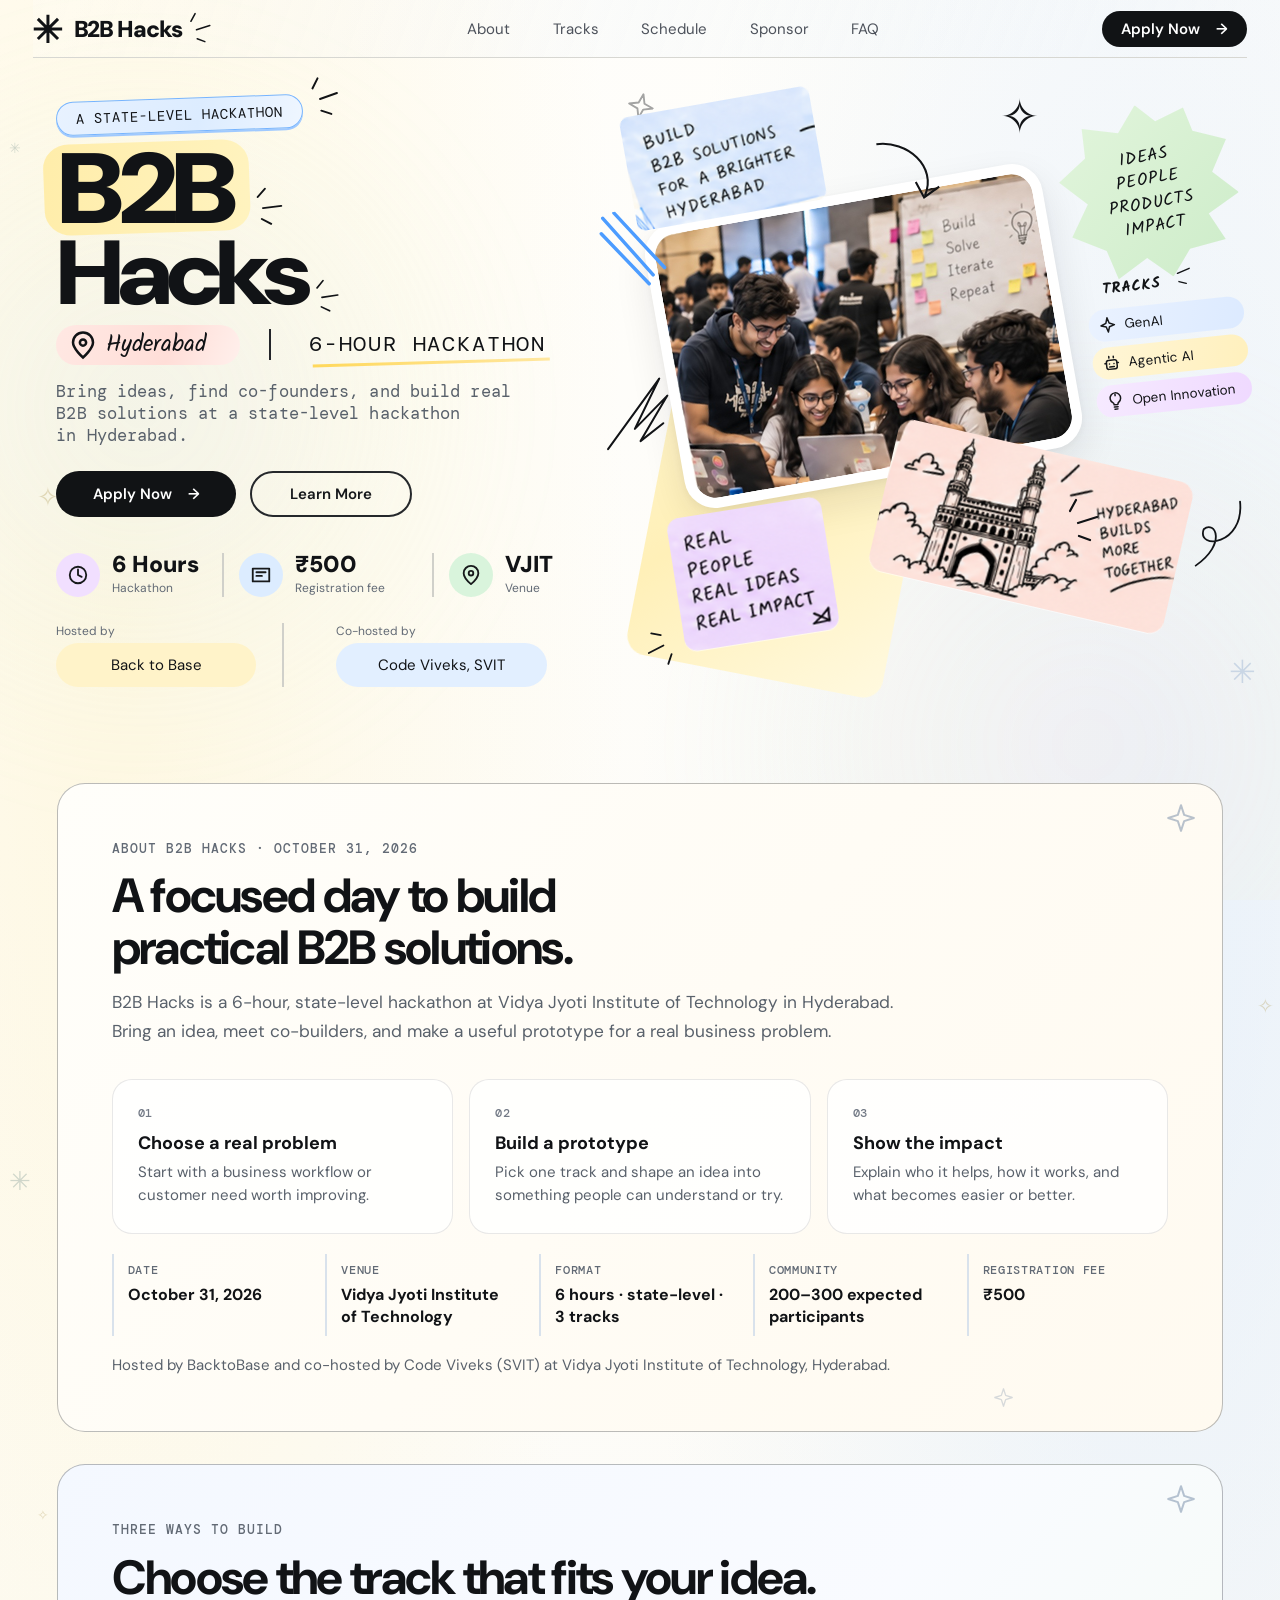
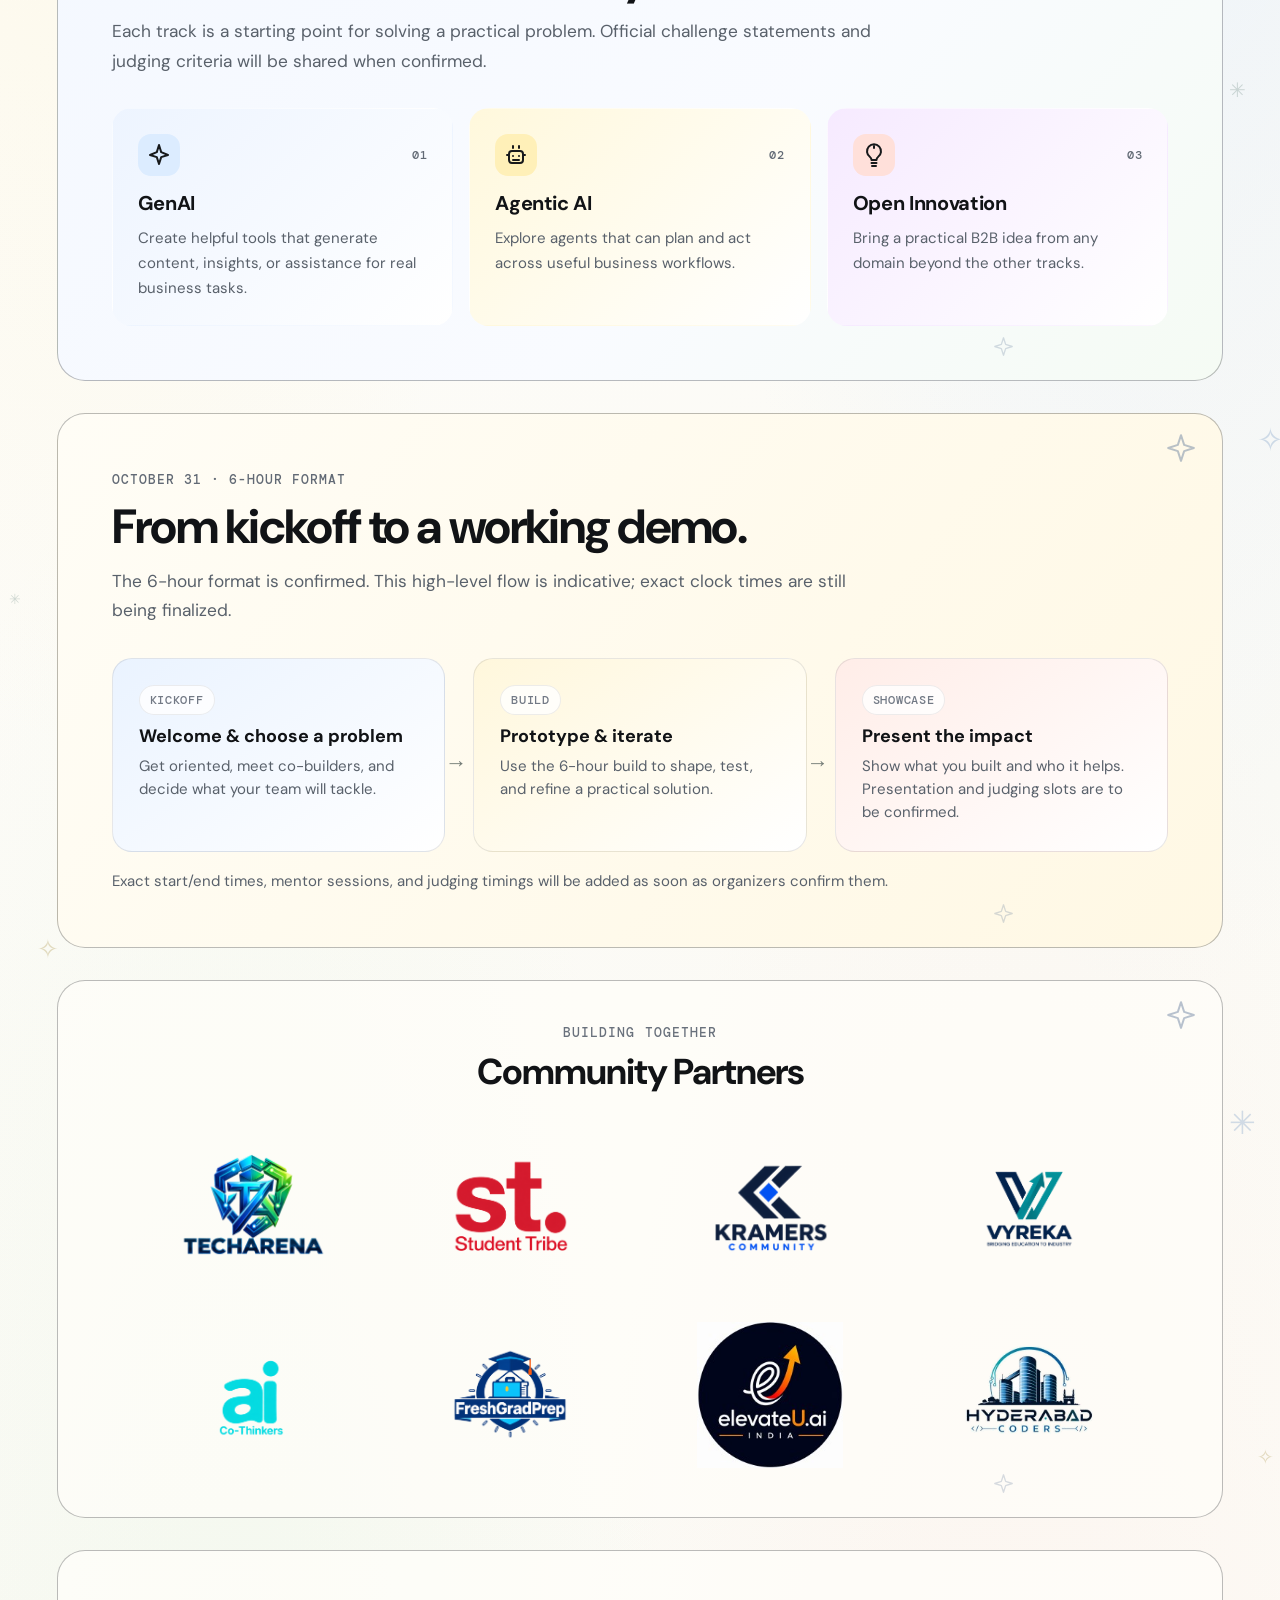
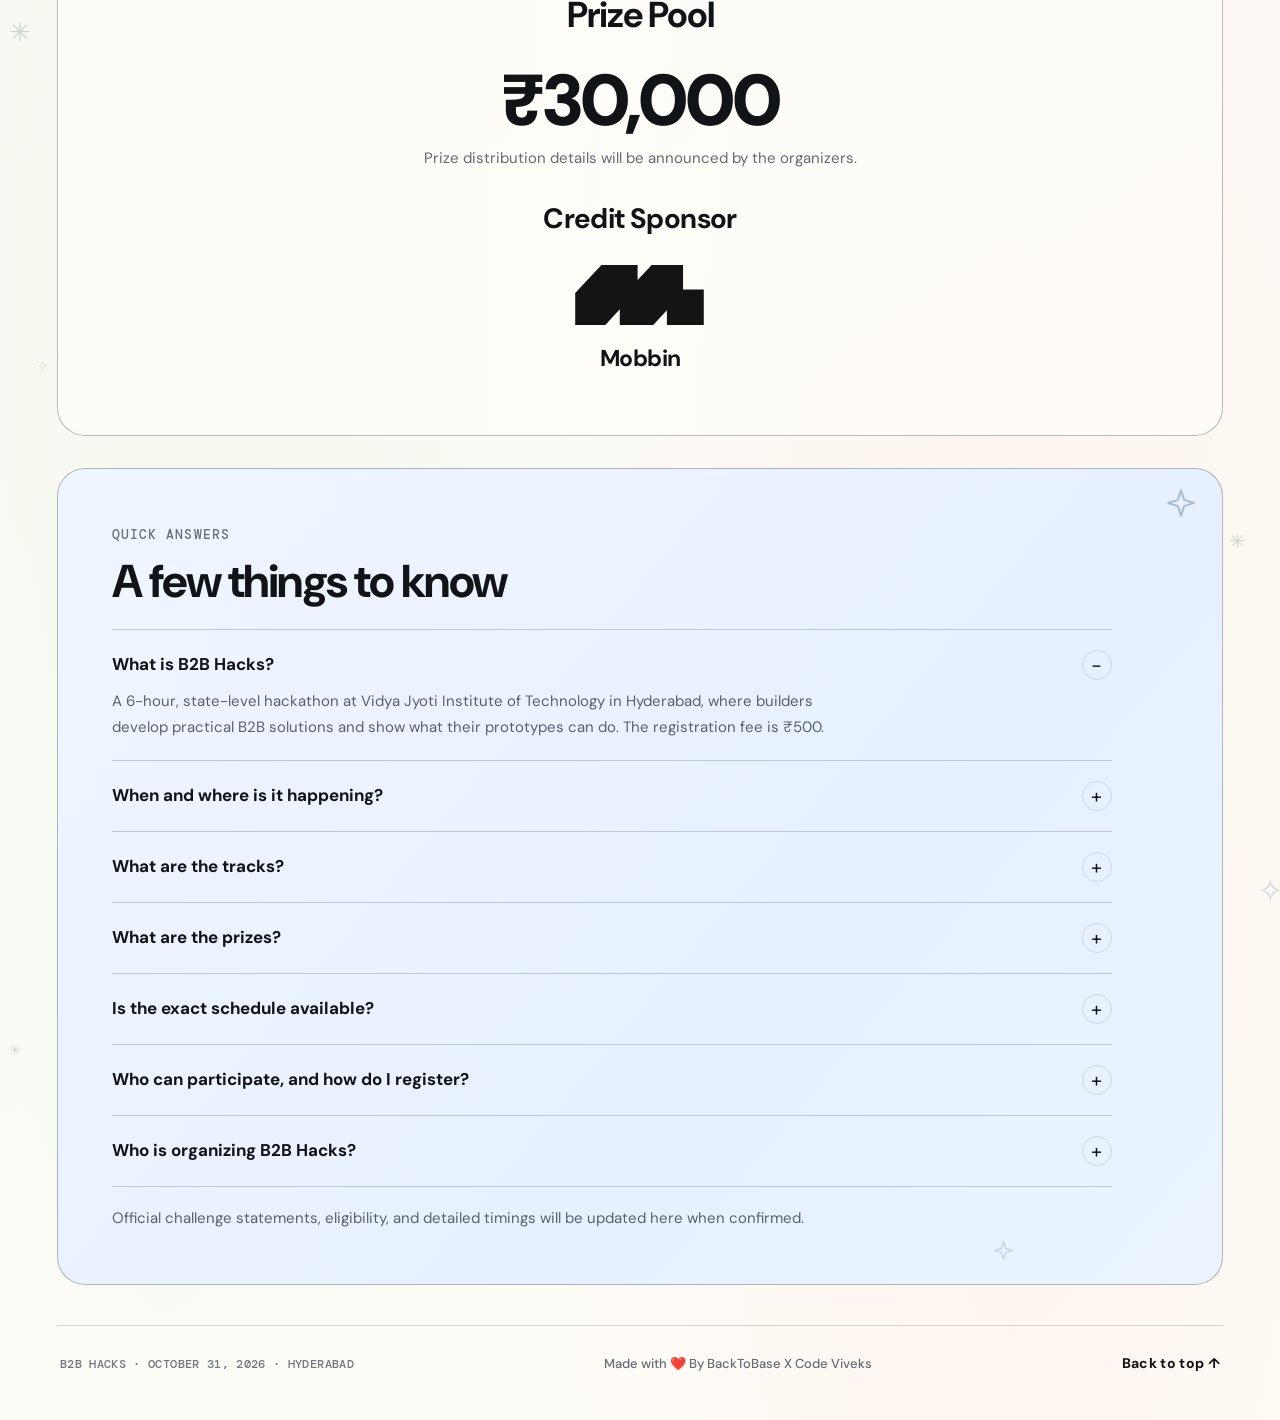
==== index.html @ 628d5d8e "Add B2B Hacks website and Supabase backend" ====
<!doctype html>
<html lang="en">
<head>
<meta charset="utf-8"><meta name="viewport" content="width=device-width, initial-scale=1">
<title>B2B Hacks — Hyderabad</title>
<meta name="description" content="B2B Hacks is a 6-hour state-level hackathon at Vidya Jyoti Institute of Technology, Hyderabad. Registration fee: ₹500.">
<link rel="icon" href="data:image/svg+xml,%3Csvg xmlns='http://www.w3.org/2000/svg' viewBox='0 0 40 40'%3E%3Cpath d='M20 2v36M2 20h36M7 7l26 26M33 7 7 33' stroke='%23101418' stroke-width='4'/%3E%3C/svg%3E">
<link rel="preconnect" href="https://fonts.googleapis.com">
<link rel="preconnect" href="https://fonts.gstatic.com" crossorigin>
<style>
@import url('https://fonts.googleapis.com/css2?family=DM+Mono:wght@400;500&family=DM+Sans:wght@400;500;600;700;800;900&family=Kalam:wght@400;700&display=swap');
:root{--ink:#111316;--muted:#717784;--paper:#fbfaf5;--blue:#dcecff;--yellow:#fff0b8;--pink:#ffe0da;--green:#ddf4dd;--lav:#efd9ff}
*{box-sizing:border-box}html{scroll-behavior:smooth}body{margin:0;background:radial-gradient(ellipse at 49% 36%,#fffefb 0,#fbfaf5 72%);color:var(--ink);font-family:'DM Sans',Arial,sans-serif}.page{max-width:1680px;min-height:100vh;margin:auto;padding:0 2.55% 44px;overflow:hidden}
header{height:74px;border-bottom:1px solid #d7d7d2;display:grid;grid-template-columns:1fr 1.4fr 1fr;align-items:center}.brand{display:flex;align-items:center;gap:14px;font-size:30px;font-weight:900;letter-spacing:-1.4px;white-space:nowrap;color:var(--ink);text-decoration:none}.mark{font-size:44px;line-height:1}.brand-spark{font-family:Kalam,cursive;font-size:27px;transform:rotate(-12deg);margin-left:3px}.nav{display:flex;justify-content:center;gap:58px}.nav a{font-size:19px;color:#4d525b;text-decoration:none}.pill{border-radius:999px;display:inline-flex;align-items:center;justify-content:center;gap:16px;text-decoration:none;font-size:19px;font-weight:600;padding:13px 30px;white-space:nowrap}.pill.dark{background:#111315;color:white}.pill.light{border:2px solid #25282b;color:#16181b;background:transparent}.head-cta{justify-self:end;min-width:187px;padding:10px 24px}
.hero{display:grid;grid-template-columns:46.5% 53.5%;min-height:825px;align-items:center;position:relative}.copy{position:relative;z-index:2;padding:39px 0 18px 2%;align-self:start}.eyebrow{font-family:'DM Mono',monospace;letter-spacing:1px;font-size:18px;background:#e2efff;border:1.5px solid #76b4ff;border-radius:50px;padding:9px 25px;display:inline-block;transform:rotate(-2deg);box-shadow:0 2px 0 #9fc9ff}.headline{margin:23px 0 9px;font-weight:900;font-size:clamp(78px,7.8vw,131px);line-height:.79;letter-spacing:-8px}.headline .b2b{position:relative;display:table;z-index:0;margin:0 0 12px 1px}.headline .b2b:before{content:'';position:absolute;inset:-8px -15px -4px -12px;border-radius:24px;background:linear-gradient(95deg,#ffedaa,#fff3bf);z-index:-1;transform:rotate(-2deg)}.headline span:last-child{display:block;white-space:nowrap;font-size:.91em;letter-spacing:-8px}.eventline{display:flex;align-items:center;gap:28px;margin:20px 0 18px;font-family:Kalam,cursive;font-size:30px}.location{background:#ffe2dd;border-radius:30px;padding:2px 15px;display:flex;align-items:center;gap:10px}.divider{height:40px;width:2px;background:#24262a}.hours{font-family:'DM Mono',monospace;font-size:25px;letter-spacing:2px;position:relative;white-space:nowrap}.hours:after{content:'';position:absolute;left:3px;right:-3px;bottom:-7px;height:8px;border-bottom:3px solid #ffdc66;border-radius:50%;transform:rotate(-2deg)}.intro{font-family:'DM Mono',monospace;font-size:20px;line-height:1.42;color:#737986;max-width:630px;letter-spacing:.1px;margin:20px 0}.actions{display:flex;gap:18px;margin:18px 0 29px}.actions .pill{min-width:232px}.facts{display:grid;grid-template-columns:1fr 1fr 1fr;align-items:center;max-width:670px}.fact{display:flex;align-items:center;gap:16px;min-height:56px;padding-right:15px;border-right:2px solid #d0d0ca}.fact:not(:first-child){padding-left:20px}.fact:last-child{border:0}.icon{height:56px;width:56px;border-radius:50%;display:grid;place-items:center;font-size:27px;flex:none}.line-icon{width:27px;height:27px;fill:none;stroke:#17191b;stroke-width:2;stroke-linecap:round;stroke-linejoin:round}.icon.purple{background:#f1dfff}.icon.blue{background:#dcecff}.icon.green{background:#d9f4dc}.fact strong{font-size:29px;line-height:1;font-weight:900;white-space:nowrap}.fact small{display:block;color:#8b9099;font-size:15px;margin-top:5px}.hosts{display:grid;grid-template-columns:1fr 1.15fr;gap:26px;margin-top:22px;max-width:650px}.host{position:relative}.host:first-child{padding-right:25px;border-right:2px solid #d0d0ca}.host-label{color:#747a84;font-size:15px;margin:0 0 5px}.host-chip{border-radius:40px;padding:9px 20px;display:flex;align-items:center;gap:17px;font-size:19px;white-space:nowrap;background:#fff3c9}.host:last-child .host-chip{background:#e2efff}.host-chip b{font-size:22px}.host-logo{width:30px;height:24px;flex:none;fill:none;stroke:#17191b;stroke-width:2.1;stroke-linejoin:round;stroke-linecap:round}
.art{position:relative;height:780px;margin-top:16px;isolation:isolate}.wash{position:absolute;z-index:-2;border-radius:20px;filter:blur(.2px)}.wash.yellow{width:40%;height:70%;left:10%;top:27%;background:#fff2b8;transform:rotate(11deg)}.photo-card{position:absolute;z-index:1;width:64%;aspect-ratio:1.4;height:auto;left:11.5%;top:16.5%;background:#fff;border:13px solid #fff;border-radius:40px;transform:rotate(-10deg);box-shadow:0 2px 6px #00000008;overflow:hidden}.photo-card img{width:100%;height:100%;object-fit:cover;object-position:center 45%;border-radius:28px;display:block}.note{position:absolute;z-index:2;border-radius:20px;padding:21px 26px;font-family:Kalam,cursive;font-size:21px;line-height:1.38;letter-spacing:1px;box-shadow:0 1px 0 #ffffff99}.note.blue{left:8%;top:2%;width:34%;background:#dcecff;transform:rotate(-10deg)}.note.green{right:2%;top:5%;width:23%;background:#d9f2d5;clip-path:polygon(50% 0,60% 11%,77% 6%,80% 20%,98% 28%,87% 45%,100% 59%,81% 68%,88% 84%,67% 86%,55% 100%,42% 87%,24% 96%,20% 79%,2% 68%,14% 51%,0 36%,17% 25%,18% 8%,38% 14%)}.note.lav{left:13%;bottom:5%;width:29%;background:#efd9ff;transform:rotate(-9deg)}.note.peach{right:10%;bottom:0;width:52%;height:25%;background:#ffe0da;transform:rotate(13deg);display:flex;justify-content:space-between;align-items:center}.note.peach p{max-width:34%;font-size:17px;line-height:1.5}.charminar{width:58%;height:100%;align-self:end}.tracks{position:absolute;right:-.5%;top:34%;width:23%;z-index:3;transform:rotate(-6deg)}.tracks h3{font-family:Kalam,cursive;font-size:20px;margin:0 0 8px 18px;letter-spacing:1px}.track{border-radius:30px;padding:7px 14px;margin:7px 0;font-size:16px;display:flex;align-items:center;gap:12px;white-space:nowrap}.track:nth-child(2){background:#dfebff}.track:nth-child(3){background:#fff0bd}.track:nth-child(4){background:#ffe0da}.track i{font-style:normal;font-size:23px}.track-icon{width:21px;height:21px;flex:none;fill:none;stroke:#17191b;stroke-width:2;stroke-linecap:round;stroke-linejoin:round}.blue-rays{position:absolute;z-index:3;left:1%;top:19%;width:70px;height:86px;transform:rotate(-14deg);fill:none;stroke:#4c9cff;stroke-width:4;stroke-linecap:round}.sticker{position:absolute;z-index:2;display:block;filter:drop-shadow(0 1px 0 #ffffff88)}.build-note{left:4.5%;top:1.5%;width:29.5%;transform:rotate(-10deg)}.idea-note{left:13%;bottom:5%;width:26%;transform:rotate(-9deg)}.charminar-note{right:10%;bottom:9.5%;width:46.5%;transform:rotate(13deg)}.scribble{position:absolute;font-family:Kalam,cursive;font-weight:bold;z-index:4;font-size:37px}.s1{right:32%;top:1%;transform:rotate(-17deg)}.s2{left:1%;top:53%;font-size:60px;transform:rotate(20deg)}.s3{right:1%;bottom:25%;font-size:55px;transform:rotate(-28deg)}.arrow{position:absolute;width:110px;height:80px;z-index:3;left:41%;top:8%;transform:rotate(23deg)}.spark{position:absolute;font-size:60px;right:27%;top:0;z-index:2}
@media(min-width:1201px) and (max-width:1350px){
.page{padding-bottom:34px}header{height:58px}.brand{font-size:23px;gap:11px;letter-spacing:-1.1px}.mark{font-size:34px}.brand-spark{font-size:21px}.nav{gap:45px}.nav a,.pill{font-size:15px}.head-cta{min-width:145px;padding:8px 19px}
.hero{min-height:641px}.copy{padding-top:40px;padding-left:4.2%}.eyebrow{font-size:14px;padding:7px 19px}.headline{font-size:clamp(73px,7.8vw,102px);margin:18px 0 7px;letter-spacing:-6px;transform:scaleX(1.1);transform-origin:left center}.headline .b2b{margin-bottom:9px}.headline span:last-child{letter-spacing:-6px}
.eventline{gap:29px;margin:15px 0 14px;font-size:23px}.location{width:184px;padding:2px 12px;gap:8px}.divider{height:31px;margin-right:9px}.hours{font-size:19px;letter-spacing:1.55px;transform:scaleX(1.18);transform-origin:left center}.intro{font-size:17.3px;line-height:1.27;max-width:500px;margin:16px 0}.actions{gap:14px;margin:11px 0 14px}.actions .pill:first-child{min-width:180px}.actions .pill:last-child{min-width:162px;padding:10px 23px}
.facts{max-width:520px}.fact{min-height:44px;gap:12px;padding-right:12px}.fact:not(:first-child){padding-left:15px}.icon{width:44px;height:44px;font-size:21px}.line-icon{width:22px;height:22px}.fact strong{font-size:22px}.fact small{font-size:12px;margin-top:4px}.hosts{max-width:510px;gap:20px;margin-top:17px}.host:first-child{padding-right:18px}.host-label{font-size:12px;margin-bottom:4px}.host-chip{gap:13px;font-size:15px;padding:7px 15px;width:max-content}.host-chip b{font-size:17px}.host-logo{width:25px;height:20px}.host:first-child .host-chip{width:200px}.host:last-child{padding-left:32px}.host:last-child .host-chip{width:211px}
.art{height:606px;margin-top:12px}.photo-card{width:64%;aspect-ratio:1.4;left:11.5%;top:16.5%;border-width:10px;border-radius:31px}.photo-card img{border-radius:22px}.sticker{filter:drop-shadow(0 1px 0 #ffffff88)}.note.green{top:1%}.tracks{top:29.5%}.idea-note{left:12%;bottom:9.5%;width:24%}.charminar-note{right:10%;bottom:15.5%;width:46.5%}.tracks h3{font-size:15px}.track{font-size:12px;padding:6px 11px;gap:9px;margin:6px 0}.track i{font-size:18px}.track-icon{width:18px;height:18px}.spark{font-size:47px}.scribble.s1{font-size:29px}.scribble.s2{font-size:47px}.scribble.s3{font-size:43px}.arrow{width:85px;height:62px}
}@media(min-width:901px) and (max-width:1200px){.page{padding:0 2.8% 24px}header{height:clamp(50px,5.4vw,65px);grid-template-columns:1fr 1.6fr .85fr}.brand{font-size:clamp(20px,2vw,23px);gap:9px;letter-spacing:-1px}.mark{font-size:clamp(27px,3vw,34px)}.brand-spark{font-size:20px}.nav{gap:clamp(14px,1.8vw,21px)}.nav a{font-size:clamp(13px,1.3vw,15px)}.pill{font-size:clamp(13px,1.3vw,15px)}.head-cta{min-width:clamp(125px,13vw,150px);padding:8px 13px;gap:9px}.hero{grid-template-columns:46.5% 53.5%;min-height:clamp(470px,50.5vw,606px)}.copy{padding:clamp(22px,2.7vw,32px) 0 8px 2%;align-self:start}.eyebrow{font-size:clamp(12px,1.2vw,14px);padding:7px 15px}.headline{font-size:clamp(67px,7.8vw,96px);margin:18px 0 7px;letter-spacing:-5px}.headline .b2b{margin-bottom:9px}.headline span:last-child{font-size:.87em;letter-spacing:-5px}.eventline{gap:clamp(12px,1.5vw,18px);margin:14px 0 12px;font-size:clamp(18px,1.9vw,22px)}.location{padding:2px 10px;gap:6px}.location svg{width:25px;height:25px}.divider{height:30px}.hours{font-size:clamp(15px,1.6vw,18px);letter-spacing:1px}.intro{font-size:clamp(14px,1.4vw,16px);line-height:1.38;max-width:440px;margin:14px 0}.actions{gap:12px;margin:13px 0 17px}.actions .pill{min-width:0;flex:1;padding:10px 9px;gap:8px}.facts{max-width:460px}.fact{min-height:42px;gap:9px;padding-right:8px}.fact:not(:first-child){padding-left:10px}.icon{width:40px;height:40px;font-size:19px}.line-icon{width:21px;height:21px}.fact strong{font-size:clamp(18px,1.9vw,22px)}.fact small{font-size:11px;margin-top:4px}.hosts{max-width:455px;gap:12px;margin-top:14px}.host:first-child{padding-right:11px}.host:last-child{padding-left:0}.host-label{font-size:12px;margin-bottom:4px}.host-chip{gap:8px;font-size:clamp(12px,1.25vw,14px);padding:7px 10px;white-space:nowrap}.host-chip b{font-size:16px}.host-logo{width:23px;height:19px}.art{height:clamp(420px,47.2vw,566px);margin-top:10px}.photo-card{width:64%;aspect-ratio:1.4;left:11.5%;top:16.5%;border-width:9px;border-radius:28px}.photo-card img{border-radius:20px}.tracks{width:26%;right:0;top:32%}.tracks h3{font-size:clamp(13px,1.4vw,16px);margin:0 0 7px 8px}.track{font-size:clamp(10px,1.1vw,12px);padding:6px 8px;gap:7px;margin:6px 0}.track i{font-size:16px}.track-icon{width:17px;height:17px}.build-note{left:4.5%;top:1.5%;width:29.5%}.note.green{right:2%;top:3%;font-size:clamp(13px,1.5vw,17px);padding:17px 12px}.idea-note{left:13%;bottom:7%;width:26%}.charminar-note{right:10%;bottom:11%;width:46.5%}.spark{font-size:clamp(40px,4vw,48px)}.scribble{font-size:29px}.s2{font-size:45px}.s3{font-size:43px}.arrow{width:80px;height:60px}}
@media(max-width:900px){.page{padding:0 4% 36px}header{grid-template-columns:1fr auto;height:70px}.nav{display:none}.hero{grid-template-columns:1fr;min-height:auto}.copy{padding:40px 2% 0}.art{height:min(76vw,700px);min-height:480px;margin:15px 0 0}.headline{font-size:clamp(80px,13vw,128px)}.headline span:last-child{font-size:.83em}.intro{max-width:720px}.facts,.hosts{max-width:750px}.tracks{right:0}.head-cta{min-width:auto}.brand{font-size:25px}}@media(max-width:640px){.page{padding:0 5% 24px}header{height:64px}.mark{font-size:35px}.brand{font-size:21px;gap:9px}.brand-spark{display:none}.head-cta{font-size:14px;padding:10px 15px;gap:7px}.copy{padding:32px 0 0}.eyebrow{font-size:12px;padding:7px 14px}.headline{font-size:clamp(69px,17vw,104px);letter-spacing:-5px;margin-top:21px}.headline span:last-child{white-space:normal;letter-spacing:-5px;font-size:.82em;line-height:.9}.eventline{font-size:22px;gap:12px;flex-wrap:wrap;margin:19px 0 15px}.location{padding:2px 11px}.location svg{width:24px}.divider{height:31px}.hours{font-size:17px;letter-spacing:1px}.intro{font-size:15px;line-height:1.5;margin:19px 0}.actions{gap:10px;margin:15px 0 22px}.actions .pill{min-width:0;flex:1;font-size:15px;padding:12px 11px;gap:8px}.facts{grid-template-columns:1fr;gap:9px}.fact,.fact:not(:first-child){border:0;padding:0;min-height:49px;gap:12px}.icon{width:45px;height:45px;font-size:22px}.fact strong{font-size:23px}.fact small{font-size:13px}.hosts{grid-template-columns:1fr;gap:12px;margin-top:18px}.host:first-child{border:0;padding:0}.host-chip{font-size:16px;display:inline-flex}.art{height:112vw;min-height:380px;margin:20px -4% 0}.photo-card{width:69%;height:auto;aspect-ratio:1.26;left:13%;top:24%;border-width:8px;border-radius:24px}.photo-card img{border-radius:17px}.build-note{left:5%;top:7%;width:39%}.note.green{right:0;top:6%;width:23%;font-size:12px;padding:18px 10px}.idea-note{left:8%;bottom:4%;width:31%}.charminar-note{right:5%;bottom:1%;width:54%}.charminar{width:57%}.tracks{width:26%;right:0;top:38%}.tracks h3{font-size:14px;margin-left:7px}.track{padding:5px 8px;font-size:11px;gap:6px;margin:5px 0}.track i{font-size:15px}.track-icon{width:15px;height:15px}.spark{font-size:40px}.scribble{font-size:25px}.s2{font-size:36px}.s3{font-size:34px}.arrow{width:60px;height:44px}}
.info-section{margin:22px 2% 0;padding:clamp(24px,4vw,54px);border:1.5px solid #202226;border-radius:28px;background:#fffdf8}
.faq-section{background:#e7f0ff}
.application-section{background:#fff2c7}
.section-kicker{font:500 13px 'DM Mono',monospace;letter-spacing:1.1px;color:#69717c}
.info-section h2{font-size:clamp(28px,4vw,46px);letter-spacing:-1.5px;line-height:1.08;margin:12px 0 22px}
.faq-items{max-width:900px}
.faq-items details{border-top:1px solid #bfc9d5;padding:16px 0}
.faq-items details:last-child{border-bottom:1px solid #bfc9d5}
.faq-items summary{font-size:17px;font-weight:700;cursor:pointer;list-style:none;display:flex;justify-content:space-between;gap:18px}
.faq-items summary::-webkit-details-marker{display:none}
.faq-items summary:after{content:'+';font-size:22px;font-weight:400;line-height:18px}
.faq-items details[open] summary:after{content:'−'}
.faq-items p,.section-note{font-size:15px;line-height:1.55;color:#68707a}
.faq-items p{margin:9px 28px 0 0}
.section-note{margin:20px 0 0}
.application-form{display:grid;grid-template-columns:repeat(2,minmax(0,1fr));gap:14px 18px;max-width:920px;margin-top:20px}
.application-form label{display:grid;gap:6px;font-size:14px;font-weight:700}
.application-form label span{font-weight:400;color:#79808a}
.application-form input,.application-form select,.application-form textarea{width:100%;border:1px solid #c9cac4;border-radius:11px;background:#fff;color:#17191b;padding:11px 12px;font:400 15px 'DM Sans',Arial,sans-serif}
.application-form textarea{resize:vertical}
.application-form .wide-field,.application-form .form-submit,.application-form .form-note{grid-column:1/-1}
.application-form .form-submit{justify-self:start;border:0;cursor:pointer;font-family:inherit;margin-top:3px}
.application-form .form-note{margin:0;color:#757c86;font-size:13px;line-height:1.45}
@media(max-width:900px){.info-section{margin:18px 0 0;padding:25px 21px;border-radius:22px}.application-form{grid-template-columns:1fr}.application-form .wide-field,.application-form .form-submit,.application-form .form-note{grid-column:auto}}</style>
<link rel="stylesheet" href="styles.css">
</head>
<body><div class="ambient-flow" aria-hidden="true"></div>
<div class="ambient-stars" aria-hidden="true"><i style="--x:0.7%;--y:3%;--size:14px;--delay:-0s;--duration:5s">✳</i><i style="--x:97.1%;--y:6.7%;--size:20px;--delay:-0.83s;--duration:6s">✧</i><i style="--x:2.9000000000000004%;--y:10.4%;--size:26px;--delay:-1.66s;--duration:7s">✧</i><i style="--x:96%;--y:14.100000000000001%;--size:32px;--delay:-2.4899999999999998s;--duration:8s">✳</i><i style="--x:1.8%;--y:17.8%;--size:14px;--delay:-3.32s;--duration:9s">✧</i><i style="--x:98.2%;--y:21.5%;--size:20px;--delay:-4.1499999999999995s;--duration:5s">✧</i><i style="--x:0.7%;--y:25.200000000000003%;--size:26px;--delay:-4.9799999999999995s;--duration:6s">✳</i><i style="--x:97.1%;--y:28.900000000000002%;--size:32px;--delay:-5.81s;--duration:7s">✧</i><i style="--x:2.9000000000000004%;--y:32.6%;--size:14px;--delay:-6.64s;--duration:8s">✧</i><i style="--x:96%;--y:36.300000000000004%;--size:20px;--delay:-7.47s;--duration:9s">✳</i><i style="--x:1.8%;--y:40%;--size:26px;--delay:-8.299999999999999s;--duration:5s">✧</i><i style="--x:98.2%;--y:43.7%;--size:32px;--delay:-9.129999999999999s;--duration:6s">✧</i><i style="--x:0.7%;--y:47.400000000000006%;--size:14px;--delay:-9.959999999999999s;--duration:7s">✳</i><i style="--x:97.1%;--y:51.1%;--size:20px;--delay:-10.79s;--duration:8s">✧</i><i style="--x:2.9000000000000004%;--y:54.800000000000004%;--size:26px;--delay:-11.62s;--duration:9s">✧</i><i style="--x:96%;--y:58.5%;--size:32px;--delay:-12.45s;--duration:5s">✳</i><i style="--x:1.8%;--y:62.2%;--size:14px;--delay:-13.28s;--duration:6s">✧</i><i style="--x:98.2%;--y:65.9%;--size:20px;--delay:-14.11s;--duration:7s">✧</i><i style="--x:0.7%;--y:69.60000000000001%;--size:26px;--delay:-14.94s;--duration:8s">✳</i><i style="--x:97.1%;--y:73.3%;--size:32px;--delay:-15.77s;--duration:9s">✧</i><i style="--x:2.9000000000000004%;--y:77%;--size:14px;--delay:-16.599999999999998s;--duration:5s">✧</i><i style="--x:96%;--y:80.7%;--size:20px;--delay:-17.43s;--duration:6s">✳</i><i style="--x:1.8%;--y:84.4%;--size:26px;--delay:-18.259999999999998s;--duration:7s">✧</i><i style="--x:98.2%;--y:88.10000000000001%;--size:32px;--delay:-19.09s;--duration:8s">✧</i><i style="--x:0.7%;--y:91.80000000000001%;--size:14px;--delay:-19.919999999999998s;--duration:9s">✳</i><i style="--x:97.1%;--y:95.5%;--size:20px;--delay:-20.75s;--duration:5s">✧</i></div>
<div class="page">
<a class="skip-link" href="#top">Skip to content</a>
<header><a class="brand" href="index.html#top"><svg class="brand-mark" viewBox="0 0 40 40" aria-hidden="true"><path d="M20 1v38M1 20h38M6.5 6.5l27 27M33.5 6.5l-27 27" fill="none" stroke="currentColor" stroke-width="4"/></svg><span>B2B Hacks</span><svg class="doodle-rays brand-rays" viewBox="0 0 40 50" fill="none" stroke="currentColor" stroke-width="2.2" stroke-linecap="round" aria-hidden="true"><path d="M7 14 13 3M15 26 34 20M16 39 27 43"/></svg></a><nav class="nav" aria-label="Main navigation"><a href="#about-details">About</a><a href="#tracks-detail">Tracks</a><a href="#schedule">Schedule</a><a href="#prizes">Sponsor</a><a href="#faq">FAQ</a></nav><a class="pill dark head-cta" href="application.html">Apply Now <span>→</span></a></header>
<main id="top" tabindex="-1"><div class="hero">
<section class="copy" id="about">
<div class="eyebrow">A STATE-LEVEL HACKATHON<svg class="doodle-rays eyebrow-rays" viewBox="0 0 40 50" fill="none" stroke="currentColor" stroke-width="2.2" stroke-linecap="round" aria-hidden="true"><path d="M7 14 13 3M15 26 34 20M16 39 27 43"/></svg></div>
<h1 class="headline"><span class="b2b">B2B<svg class="doodle-rays b2b-rays" viewBox="0 0 40 50" fill="none" stroke="currentColor" stroke-width="2.2" stroke-linecap="round" aria-hidden="true"><path d="M7 14 13 3M15 26 34 20M16 39 27 43"/></svg></span><span class="title-word">Hacks<svg class="doodle-rays title-rays" viewBox="0 0 40 50" fill="none" stroke="currentColor" stroke-width="2.2" stroke-linecap="round" aria-hidden="true"><path d="M7 14 13 3M15 26 34 20M16 39 27 43"/></svg></span></h1>
<div class="eventline"><span class="location"><svg width="30" height="32" viewBox="0 0 24 24" fill="none" stroke="currentColor" stroke-width="2"><path d="M20 10c0 5-8 12-8 12S4 15 4 10a8 8 0 1 1 16 0Z"/><circle cx="12" cy="10" r="2.5"/></svg>Hyderabad</span><span class="divider"></span><span class="hours">6-HOUR HACKATHON</span></div>
<p class="intro">Bring ideas, find co-founders, and build real<br class="wide"> B2B solutions at a state-level hackathon<br class="wide"> in Hyderabad.</p>
<div class="actions"><a class="pill dark" href="application.html">Apply Now <span>→</span></a><a class="pill light" href="#tracks-detail">Learn More</a></div>
<div class="facts"><div class="fact"><span class="icon purple"><svg class="line-icon" viewBox="0 0 24 24" aria-hidden="true"><circle cx="12" cy="12" r="9"/><path d="M12 6v6l4 2"/></svg></span><div><strong>6 Hours</strong><small>Hackathon</small></div></div><div class="fact"><span class="icon blue"><svg class="line-icon" viewBox="0 0 24 24" aria-hidden="true"><path d="M3 5h18v14H3zM7 9h10M7 13h6"/></svg></span><div><strong>₹500</strong><small>Registration fee</small></div></div><div class="fact"><span class="icon green"><svg class="line-icon" viewBox="0 0 24 24" aria-hidden="true"><path d="M20 10c0 5-8 12-8 12S4 15 4 10a8 8 0 1 1 16 0Z"/><circle cx="12" cy="10" r="2.5"/></svg></span><div><strong>VJIT</strong><small>Venue</small></div></div></div>
<div class="hosts"><div class="host"><p class="host-label">Hosted by</p><div class="host-chip">Back to Base</div></div><div class="host"><p class="host-label">Co-hosted by</p><div class="host-chip">Code Viveks, SVIT</div></div></div>
</section>
<section class="art" aria-label="Hackathon collage with team photo and event tracks" id="track-collage"><div class="wash yellow"></div><svg class="blue-rays" viewBox="0 0 80 100" aria-hidden="true"><path d="M8 4 49 82M22 1 64 77M2 21 42 91"/></svg><img decoding="async" class="sticker build-note" src="assets/build-note.png" alt="Build B2B solutions for a brighter Hyderabad"><div class="note green"><span>IDEAS<br>PEOPLE<br>PRODUCTS<br>IMPACT</span></div><div class="spark" aria-hidden="true">✧</div>
<div class="photo-card"><img src="assets/team-photo.jpg" fetchpriority="high" decoding="async" alt="A group of students collaborating around laptops at a hackathon"></div>
<div class="tracks"><h3>TRACKS<svg class="doodle-rays track-rays" viewBox="0 0 40 50" fill="none" stroke="currentColor" stroke-width="2.2" stroke-linecap="round" aria-hidden="true"><path d="M7 14 13 3M15 26 34 20M16 39 27 43"/></svg></h3><div class="track"><svg class="track-icon" viewBox="0 0 24 24" aria-hidden="true"><path d="m12 2 2.2 7.1L21 12l-6.8 2.1L12 21l-2.2-6.9L3 12l6.8-2.9L12 2Z"/></svg>GenAI</div><div class="track"><svg class="track-icon" viewBox="0 0 24 24" aria-hidden="true"><rect x="5" y="8" width="14" height="12" rx="3"/><path d="M9 5V3m6 2V3M3 12h2m14 0h2M9 13h.01M15 13h.01M9 17h6"/></svg>Agentic AI</div><div class="track"><svg class="track-icon" viewBox="0 0 24 24" aria-hidden="true"><path d="M8 14a7 7 0 1 1 8 0c-1 .7-1.5 1.7-1.5 3h-5c0-1.3-.5-2.3-1.5-3ZM9.5 20h5M10 23h4"/><path d="M12 3v2"/></svg>Open Innovation</div></div>
<img decoding="async" class="sticker idea-note" src="assets/real-ideas-note.png" alt="Real people, real ideas, real impact">
<img decoding="async" class="sticker charminar-note" src="assets/charminar-note.png" alt="Hyderabad builds more together, with a Charminar illustration">
<svg class="art-zigzag" viewBox="0 0 80 100" aria-hidden="true"><path d="M5 94 68 7 38 69 78 28 45 84 73 62"/></svg><svg class="art-loop" viewBox="0 0 80 100" aria-hidden="true"><path d="M70 5C76 65 10 72 20 43C35 30 53 62 9 93"/></svg><svg class="doodle-rays photo-rays" viewBox="0 0 40 50" fill="none" stroke="currentColor" stroke-width="2.2" stroke-linecap="round" aria-hidden="true"><path d="M7 14 13 3M15 26 34 20M16 39 27 43"/></svg><svg class="doodle-rays note-rays" viewBox="0 0 40 50" fill="none" stroke="currentColor" stroke-width="2.2" stroke-linecap="round" aria-hidden="true"><path d="M7 14 13 3M15 26 34 20M16 39 27 43"/></svg><svg class="arrow" viewBox="0 0 120 90" fill="none" stroke="#111316" stroke-width="3"><path d="M4 25C43 2 98 20 98 66M78 53l20 16 14-23"/></svg>
</section>

</div>
<section class="info-section about-section" id="about-details" aria-labelledby="about-details-title">
  <div class="section-intro">
    <span class="section-kicker">ABOUT B2B HACKS · OCTOBER 31, 2026</span>
    <h2 id="about-details-title">A focused day to build practical B2B solutions.</h2>
    <p class="section-lede">B2B Hacks is a 6-hour, state-level hackathon at Vidya Jyoti Institute of Technology in Hyderabad. Bring an idea, meet co-builders, and make a useful prototype for a real business problem.</p>
  </div>
  <div class="about-points" aria-label="What participants will do">
    <article class="about-point"><span>01</span><h3>Choose a real problem</h3><p>Start with a business workflow or customer need worth improving.</p></article>
    <article class="about-point"><span>02</span><h3>Build a prototype</h3><p>Pick one track and shape an idea into something people can understand or try.</p></article>
    <article class="about-point"><span>03</span><h3>Show the impact</h3><p>Explain who it helps, how it works, and what becomes easier or better.</p></article>
  </div>
  <dl class="event-facts-grid">
    <div><dt>DATE</dt><dd>October 31, 2026</dd></div>
    <div><dt>VENUE</dt><dd>Vidya Jyoti Institute of Technology</dd></div>
    <div><dt>FORMAT</dt><dd>6 hours · state-level · 3 tracks</dd></div>
    <div><dt>COMMUNITY</dt><dd>200–300 expected participants</dd></div>
    <div><dt>REGISTRATION FEE</dt><dd>₹500</dd></div>
  </dl>
  <p class="section-note">Hosted by BacktoBase and co-hosted by Code Viveks (SVIT) at Vidya Jyoti Institute of Technology, Hyderabad.</p>
</section>

<section class="info-section tracks-section" id="tracks-detail" aria-labelledby="tracks-detail-title">
  <div class="section-intro">
    <span class="section-kicker">THREE WAYS TO BUILD</span>
    <h2 id="tracks-detail-title">Choose the track that fits your idea.</h2>
    <p class="section-lede">Each track is a starting point for solving a practical problem. Official challenge statements and judging criteria will be shared when confirmed.</p>
  </div>
  <div class="track-detail-grid"><article class="track-detail"><div class="track-card-top"><span class="track-symbol"><svg class="track-icon" viewBox="0 0 24 24" aria-hidden="true"><path d="m12 2 2.2 7.1L21 12l-6.8 2.1L12 21l-2.2-6.9L3 12l6.8-2.9L12 2Z"/></svg></span><span class="detail-number">01</span></div><h3>GenAI</h3><p>Create helpful tools that generate content, insights, or assistance for real business tasks.</p></article><article class="track-detail"><div class="track-card-top"><span class="track-symbol"><svg class="track-icon" viewBox="0 0 24 24" aria-hidden="true"><rect x="5" y="8" width="14" height="12" rx="3"/><path d="M9 5V3m6 2V3M3 12h2m14 0h2M9 13h.01M15 13h.01M9 17h6"/></svg></span><span class="detail-number">02</span></div><h3>Agentic AI</h3><p>Explore agents that can plan and act across useful business workflows.</p></article><article class="track-detail"><div class="track-card-top"><span class="track-symbol"><svg class="track-icon" viewBox="0 0 24 24" aria-hidden="true"><path d="M8 14a7 7 0 1 1 8 0c-1 .7-1.5 1.7-1.5 3h-5c0-1.3-.5-2.3-1.5-3ZM9.5 20h5M10 23h4"/><path d="M12 3v2"/></svg></span><span class="detail-number">03</span></div><h3>Open Innovation</h3><p>Bring a practical B2B idea from any domain beyond the other tracks.</p></article></div>
</section>

<section class="info-section schedule-section" id="schedule" aria-labelledby="schedule-title">
  <div class="section-intro">
    <span class="section-kicker">OCTOBER 31 · 6-HOUR FORMAT</span>
    <h2 id="schedule-title">From kickoff to a working demo.</h2>
    <p class="section-lede">The 6-hour format is confirmed. This high-level flow is indicative; exact clock times are still being finalized.</p>
  </div>
  <ol class="schedule-flow">
    <li><span class="flow-label">KICKOFF</span><h3>Welcome &amp; choose a problem</h3><p>Get oriented, meet co-builders, and decide what your team will tackle.</p></li>
    <li><span class="flow-label">BUILD</span><h3>Prototype &amp; iterate</h3><p>Use the 6-hour build to shape, test, and refine a practical solution.</p></li>
    <li><span class="flow-label">SHOWCASE</span><h3>Present the impact</h3><p>Show what you built and who it helps. Presentation and judging slots are to be confirmed.</p></li>
  </ol>
  <p class="section-note">Exact start/end times, mentor sessions, and judging timings will be added as soon as organizers confirm them.</p>
</section>

<section class="info-section community-section" id="community-partners" aria-labelledby="community-title">
<span class="section-kicker">BUILDING TOGETHER</span>
<h2 id="community-title">Community Partners</h2>
<div class="community-grid">
<article class="community-partner"><div class="partner-logo-stage"><img src="assets/partner-techarena.png" loading="lazy" decoding="async" alt="TechArena logo"></div></article>
<article class="community-partner"><div class="partner-logo-stage"><img src="assets/partner-student-tribe.png" loading="lazy" decoding="async" alt="Student Tribe logo"></div></article>
<article class="community-partner"><div class="partner-logo-stage"><img src="assets/partner-kramers.png" loading="lazy" decoding="async" alt="Kramers Community logo"></div></article>
<article class="community-partner"><div class="partner-logo-stage"><img src="assets/partner-vyreka.png" loading="lazy" decoding="async" alt="Vyreka logo"></div></article>
<article class="community-partner"><div class="partner-logo-stage"><img src="assets/partner-ai-cothinkers.png" loading="lazy" decoding="async" alt="AI Co-Thinkers logo"></div></article>
<article class="community-partner"><div class="partner-logo-stage"><img src="assets/partner-freshgradprep.png" loading="lazy" decoding="async" alt="FreshGradPrep logo"></div></article>
<article class="community-partner"><div class="partner-logo-stage"><img src="assets/partner-elevateu-india.png" loading="lazy" decoding="async" alt="ElevateU.ai India logo"></div></article>
<article class="community-partner"><div class="partner-logo-stage"><img src="assets/partner-hyderabad-coders-transparent.png" loading="lazy" decoding="async" alt="Hyderabad Coders logo"></div></article>
</div>
</section>

<section class="info-section credit-sponsor-section" id="prizes" aria-labelledby="prizes-title">
<h2 id="prizes-title">Prize Pool</h2>
<p class="prize-pool-amount">₹30,000</p>
<p class="prize-pool-note">Prize distribution details will be announced by the organizers.</p>
<h3 class="credit-sponsor-label">Credit Sponsor</h3>
<a class="credit-sponsor" href="https://mobbin.com" target="_blank" rel="noopener noreferrer" aria-label="Mobbin — opens in a new tab"><img src="assets/mobbin-logo.svg" loading="lazy" decoding="async" width="130" height="60" alt="Mobbin logo"><span>Mobbin</span></a>
</section>

<section class="info-section faq-section" id="faq" aria-labelledby="faq-title"><span class="section-kicker">QUICK ANSWERS</span><h2 id="faq-title">A few things to know</h2><div class="faq-items"><details open><summary>What is B2B Hacks?</summary><p>A 6-hour, state-level hackathon at Vidya Jyoti Institute of Technology in Hyderabad, where builders develop practical B2B solutions and show what their prototypes can do. The registration fee is ₹500.</p></details><details><summary>When and where is it happening?</summary><p>B2B Hacks is on October 31, 2026, at Vidya Jyoti Institute of Technology in Hyderabad.</p></details><details><summary>What are the tracks?</summary><p>GenAI, Agentic AI, and Open Innovation. <a href="#tracks-detail">See what each track covers.</a></p></details><details><summary>What are the prizes?</summary><p>The total prize pool is ₹30,000. Prize distribution details will be announced by the organizers.</p></details><details><summary>Is the exact schedule available?</summary><p>The 6-hour format is confirmed, but exact clock times and judging slots are still being finalized.</p></details><details><summary>Who can participate, and how do I register?</summary><p>Teams of 1–4 can apply. Choose one of the three tracks in the application form, then submit your team details.</p></details><details><summary>Who is organizing B2B Hacks?</summary><p>The event is hosted by BacktoBase and co-hosted by Code Viveks (SVIT).</p></details></div><p class="section-note">Official challenge statements, eligibility, and detailed timings will be updated here when confirmed.</p></section>
<footer class="site-footer"><span>B2B HACKS · OCTOBER 31, 2026 · HYDERABAD</span><span class="footer-credit">Made with ❤️ By BackToBase X Code Viveks</span><a href="#top">Back to top ↑</a></footer></main></div>
<script>
(() => {
  const motion = matchMedia('(prefers-reduced-motion: reduce)');
  if (!('IntersectionObserver' in window)) return;
  const arrivals = new IntersectionObserver(entries => {
    entries.forEach(({target, isIntersecting}) => {
      if (!isIntersecting) return;
      if (!motion.matches) {
        target.classList.add('scroll-arrive');
        target.addEventListener('animationend', () => target.classList.remove('scroll-arrive'), {once:true});
      }
      arrivals.unobserve(target);
    });
  }, {threshold:0.12});
  document.querySelectorAll('.section-intro,.info-section > .section-kicker,.info-section > h2,.about-point,.track-detail,.schedule-flow li,.community-partner,.credit-sponsor,.faq-items,.site-footer').forEach(el => {
    const index = [...el.parentElement.children].indexOf(el);
    el.style.setProperty('--arrival-delay', `${Math.min(index, 3) * 65}ms`);
    arrivals.observe(el);
  });
  const navLinks = [...document.querySelectorAll('.nav a')];
  const sections = navLinks.map(link => document.querySelector(link.getAttribute('href'))).filter(Boolean);
  const visible = new Map();
  const sectionObserver = new IntersectionObserver(entries => {
    entries.forEach(entry => visible.set(entry.target.id, entry.isIntersecting));
    const current = sections.find(section => visible.get(section.id));
    navLinks.forEach(link => {
      if (current && link.hash === '#' + current.id) link.setAttribute('aria-current','location');
      else link.removeAttribute('aria-current');
    });
  }, {rootMargin:'-5% 0px -55% 0px',threshold:0});
  sections.forEach(section => sectionObserver.observe(section));
  const art = document.querySelector('.art');
  const artObserver = new IntersectionObserver(entries => {
    if (entries.some(entry => entry.isIntersecting)) {
      if (!motion.matches) art.classList.add('greet');
      artObserver.disconnect();
    }
  }, {threshold:.3});
  if (art) artObserver.observe(art);
})();

</script>
<script>
(() => {
  const motion = matchMedia('(prefers-reduced-motion: reduce)');
  const progress = document.createElement('div');
  progress.className = 'reading-progress';
  progress.setAttribute('aria-hidden', 'true');
  document.body.prepend(progress);

  let frame = 0;
  const updateProgress = () => {
    if (frame) return;
    frame = requestAnimationFrame(() => {
      const scrollable = document.documentElement.scrollHeight - innerHeight;
      progress.style.transform = `scaleX(${scrollable > 0 ? scrollY / scrollable : 0})`;
      frame = 0;
    });
  };
  addEventListener('scroll', updateProgress, {passive:true});
  addEventListener('resize', updateProgress, {passive:true});
  updateProgress();

  if (motion.matches || !matchMedia('(hover:hover) and (pointer:fine)').matches) return;
  const art = document.querySelector('.hero .art');
  if (art) {
    const layers = [...art.querySelectorAll('.photo-card,.tracks,.build-note,.idea-note,.charminar-note,.spark')];
    art.addEventListener('pointermove', event => {
      const bounds = art.getBoundingClientRect();
      const x = (event.clientX - bounds.left) / bounds.width - .5;
      const y = (event.clientY - bounds.top) / bounds.height - .5;
      layers.forEach((layer, index) => {
        const depth = (index + 1) / layers.length;
        layer.style.setProperty('--parallax-x', `${(x * depth * 9).toFixed(1)}px`);
        layer.style.setProperty('--parallax-y', `${(y * depth * 7).toFixed(1)}px`);
      });
    }, {passive:true});
    art.addEventListener('pointerleave', () => layers.forEach(layer => {
      layer.style.removeProperty('--parallax-x');
      layer.style.removeProperty('--parallax-y');
    }));
  }

  document.querySelectorAll('.track-detail').forEach(card => {
    card.addEventListener('pointermove', event => {
      const bounds = card.getBoundingClientRect();
      card.style.setProperty('--spot-x', `${event.clientX - bounds.left}px`);
      card.style.setProperty('--spot-y', `${event.clientY - bounds.top}px`);
    }, {passive:true});
  });
})();
</script></body></html>
---- styles.css ----
/* Final polish: preserve the supplied event palette, typography, imagery, and copy. */
:root {
  --blue-glow: rgba(196, 221, 255, 0.34);
  --yellow-glow: rgba(255, 236, 174, 0.32);
  --pink-glow: rgba(255, 215, 208, 0.22);
  --green-glow: rgba(212, 241, 211, 0.2);
}

html {
  scroll-padding-top: 18px;
}

body {
  background-color: var(--paper);
  background-image:
    radial-gradient(ellipse at 9% 13%, var(--yellow-glow), transparent 31%),
    radial-gradient(ellipse at 91% 20%, var(--blue-glow), transparent 32%),
    radial-gradient(ellipse at 80% 88%, var(--pink-glow), transparent 34%),
    radial-gradient(ellipse at 18% 75%, var(--green-glow), transparent 30%),
    linear-gradient(145deg, #fffefb 0%, #fbfaf5 60%, #fffdf8 100%);
}

.page {
  position: relative;
  isolation: isolate;
}

.skip-link {
  position: absolute;
  z-index: 10;
  top: 8px;
  left: 8px;
  padding: 10px 14px;
  border: 2px solid var(--ink);
  border-radius: 999px;
  background: #fffefa;
  color: var(--ink);
  font-weight: 700;
  text-decoration: none;
  transform: translateY(-160%);
}

.skip-link:focus { transform: translateY(0); }

header {
  position: relative;
  grid-template-columns: minmax(0, 1fr) minmax(0, 1.4fr) minmax(140px, 0.82fr);
  column-gap: clamp(8px, 1vw, 16px);
}

.nav {
  min-width: 0;
  gap: clamp(16px, 3vw, 48px);
}

.nav a {
  padding: 8px 2px;
  border-radius: 8px;
  transition: color 160ms ease, background-color 160ms ease;
}

.nav a:hover {
  color: var(--ink);
  background: linear-gradient(120deg, rgba(220, 236, 255, 0.7), rgba(255, 240, 184, 0.58));
}

.hero > *,
.copy,
.art {
  min-width: 0;
}

.headline {
  letter-spacing: clamp(-8px, -0.48vw, -5px);
}

.headline span:last-child {
  letter-spacing: inherit;
}

.eyebrow {
  position: relative;
  background: linear-gradient(105deg, #e8f2ff 0%, #dcecff 58%, #eff6ff 100%);
}

.location {
  background: linear-gradient(110deg, #ffe8e3 0%, #ffded8 62%, #fff0ec 100%);
}

.hours:after {
  border-image: linear-gradient(90deg, #ffd85b, #ffe7a0) 1;
}

.wash.yellow {
  background: linear-gradient(135deg, #fff6d2 0%, #fff0b8 50%, #fff9df 100%);
}

.photo-card {
  box-shadow: 0 16px 38px rgba(25, 27, 30, 0.09), 0 2px 8px rgba(25, 27, 30, 0.05);
}

.note.blue {
  background: linear-gradient(135deg, #e6f1ff 0%, #dcecff 55%, #d4e7ff 100%);
}

.note.green {
  background: linear-gradient(145deg, #e6f6df 0%, #d9f2d5 55%, #cfeecf 100%);
  padding-left: clamp(24px, 1.9vw, 32px);
  padding-right: 10px;
}

.note.lav {
  background: linear-gradient(135deg, #f5e8ff 0%, #efd9ff 60%, #e8ccff 100%);
}

.note.peach {
  background: linear-gradient(120deg, #ffebe5 0%, #ffe0da 58%, #ffd7d1 100%);
}

.track:nth-child(2) { background: linear-gradient(110deg, #eaf2ff, #dceaff); }
.track:nth-child(3) { background: linear-gradient(110deg, #fff6d7, #fff0bd); }
.track:nth-child(4) { background: linear-gradient(110deg, #f6eaff, #efd9ff); }

.hero::before {
  content: "";
  position: absolute;
  z-index: 0;
  top: 5%;
  left: 49%;
  width: clamp(18px, 2vw, 29px);
  aspect-ratio: 1;
  background: url("data:image/svg+xml,%3Csvg xmlns='http://www.w3.org/2000/svg' viewBox='0 0 24 24'%3E%3Cpath d='M12 1 14.7 9.3 23 12 14.7 14.7 12 23 9.3 14.7 1 12 9.3 9.3Z' fill='none' stroke='%23111316' stroke-width='1.7' stroke-linejoin='round'/%3E%3C/svg%3E") center / contain no-repeat;
  opacity: 0.38;
  transform: rotate(12deg);
  pointer-events: none;
  animation: star-twinkle 6.2s ease-in-out infinite;
}

.tracks::after {
  content: "";
  position: absolute;
  top: -27px;
  right: 7px;
  width: 22px;
  aspect-ratio: 1;
  background: url("data:image/svg+xml,%3Csvg xmlns='http://www.w3.org/2000/svg' viewBox='0 0 24 24'%3E%3Cpath d='M12 1 14.7 9.3 23 12 14.7 14.7 12 23 9.3 14.7 1 12 9.3 9.3Z' fill='none' stroke='%23111316' stroke-width='1.7' stroke-linejoin='round'/%3E%3C/svg%3E") center / contain no-repeat;
  opacity: 0.65;
  pointer-events: none;
  animation: star-twinkle 5.4s ease-in-out infinite 0.7s;
}

.info-section {
  position: relative;
  isolation: isolate;
  overflow: hidden;
  background: linear-gradient(132deg, #fffefa 0%, #fffdf8 100%);
  border-color: rgba(32, 34, 38, 0.72);
}

.faq-section {
  background: linear-gradient(130deg, #f0f6ff 0%, #e7f0ff 62%, #eaf3ff 100%);
}

.application-section {
  background: linear-gradient(125deg, #fff8df 0%, #fff2c7 58%, #fff6d9 100%);
}

.info-section::before,
.info-section::after {
  position: absolute;
  z-index: -1;
  line-height: 1;
  pointer-events: none;
}

.info-section::before {
  content: "";
  top: 20px;
  right: 27px;
  width: 28px;
  aspect-ratio: 1;
  background: url("data:image/svg+xml,%3Csvg xmlns='http://www.w3.org/2000/svg' viewBox='0 0 24 24'%3E%3Cpath d='M12 1 14.7 9.3 23 12 14.7 14.7 12 23 9.3 14.7 1 12 9.3 9.3Z' fill='none' stroke='%235f7898' stroke-width='1.7' stroke-linejoin='round'/%3E%3C/svg%3E") center / contain no-repeat;
  opacity: 0.44;
  animation: star-twinkle 6.8s ease-in-out infinite 1.2s;
}

.info-section::after {
  content: "";
  right: 18%;
  bottom: 24px;
  width: 19px;
  aspect-ratio: 1;
  background: url("data:image/svg+xml,%3Csvg xmlns='http://www.w3.org/2000/svg' viewBox='0 0 24 24'%3E%3Cpath d='M12 1 14.7 9.3 23 12 14.7 14.7 12 23 9.3 14.7 1 12 9.3 9.3Z' fill='none' stroke='%235f7898' stroke-width='1.7' stroke-linejoin='round'/%3E%3C/svg%3E") center / contain no-repeat;
  opacity: 0.25;
  animation: star-twinkle 7.4s ease-in-out infinite 2.1s;
}

@keyframes star-twinkle {
  0%, 100% { opacity: 0.3; transform: scale(0.82) rotate(-8deg); }
  50% { opacity: 0.82; transform: scale(1.12) rotate(10deg); }
}

.tracks:hover::after,
.tracks:focus-within::after,
.info-section:hover::before,
.info-section:focus-within::before {
  animation-duration: 1.8s;
}

.application-section::before { color: #a98726; }
.application-section::after { color: #c88f85; }
.application-section::before { background-image: url("data:image/svg+xml,%3Csvg xmlns='http://www.w3.org/2000/svg' viewBox='0 0 24 24'%3E%3Cpath d='M12 1 14.7 9.3 23 12 14.7 14.7 12 23 9.3 14.7 1 12 9.3 9.3Z' fill='none' stroke='%23a98726' stroke-width='1.7' stroke-linejoin='round'/%3E%3C/svg%3E"); }
.application-section::after { background-image: url("data:image/svg+xml,%3Csvg xmlns='http://www.w3.org/2000/svg' viewBox='0 0 24 24'%3E%3Cpath d='M12 1 14.7 9.3 23 12 14.7 14.7 12 23 9.3 14.7 1 12 9.3 9.3Z' fill='none' stroke='%23c88f85' stroke-width='1.7' stroke-linejoin='round'/%3E%3C/svg%3E"); }

.host-chip {
  transition: transform 160ms ease, box-shadow 160ms ease;
}

.host-chip:hover {
  transform: translateY(-1px);
  box-shadow: 0 5px 14px rgba(17, 19, 22, 0.07);
}

.pill {
  transition: transform 160ms ease, box-shadow 160ms ease, background-color 160ms ease;
}

.pill.dark:hover {
  background: linear-gradient(110deg, #101214, #282b30);
  box-shadow: 0 7px 18px rgba(17, 19, 22, 0.16);
  transform: translateY(-2px);
}

.pill.light:hover {
  background: linear-gradient(110deg, rgba(220, 236, 255, 0.7), rgba(255, 240, 184, 0.56));
  transform: translateY(-2px);
}

a:focus-visible,
button:focus-visible,
summary:focus-visible,
input:focus-visible,
select:focus-visible,
textarea:focus-visible {
  outline: 3px solid #4d91e7;
  outline-offset: 3px;
}

.application-form input:focus-visible,
.application-form select:focus-visible,
.application-form textarea:focus-visible {
  border-color: #4d91e7;
  box-shadow: 0 0 0 3px rgba(77, 145, 231, 0.15);
}

@media (min-width: 901px) and (max-width: 1200px) {
  header { grid-template-columns: minmax(0, 1fr) minmax(0, 1.35fr) minmax(124px, 0.72fr); }
  .nav { gap: clamp(10px, 1.5vw, 18px); }
  .head-cta { min-width: 0; }
  .tracks { right: 1.5%; width: 28%; }
  .photo-card { width: 62%; left: 9%; }
  .note.green { right: 3%; width: 22%; }
  .note.green { font-size: clamp(11px, 1.3vw, 15px); padding: 15px 8px 15px 14px; }
}

@media (min-width: 641px) and (max-width: 900px) {
  .tracks { width: 26%; right: 1%; top: 36%; }
  .tracks h3 { font-size: clamp(14px, 1.8vw, 16px); }
  .track {
    gap: 7px;
    padding: 6px 8px;
    font-size: clamp(11px, 1.65vw, 13px);
    line-height: 1.12;
    white-space: normal;
  }
  .track-icon { width: 17px; height: 17px; }
}

@media (max-width: 900px) {
  header {
    height: auto;
    min-height: 0;
    grid-template-columns: minmax(0, 1fr) auto;
    grid-template-rows: 62px auto;
    column-gap: 12px;
    align-content: start;
    padding-bottom: 8px;
  }

  .brand { grid-column: 1; grid-row: 1; }
  .head-cta { grid-column: 2; grid-row: 1; min-width: 0; }
  .nav {
    display: flex;
    grid-column: 1 / -1;
    grid-row: 2;
    justify-content: flex-start;
    gap: clamp(16px, 4vw, 26px);
    overflow-x: auto;
    padding: 4px 1px 2px;
    scrollbar-width: none;
    -webkit-overflow-scrolling: touch;
  }

  .nav::-webkit-scrollbar { display: none; }
  .nav a { flex: none; font-size: 14px; }
  .hero::before { left: 47%; top: 1.5%; }
}

@media (max-width: 640px) {
  header { grid-template-rows: 56px auto; padding-bottom: 7px; }
  .nav { gap: 18px; }
  .nav a { font-size: 12px; padding: 5px 1px; }
  .wide { display: none; }
  .art {
    width: 100%;
    height: auto;
    min-height: 0;
    aspect-ratio: 1 / 1;
    margin: 20px 0 0;
  }

  .tracks { right: 1%; top: 38%; width: 34%; }
  .track { white-space: normal; line-height: 1.12; padding: 5px 6px; }
  .tracks h3 { font-size: 13px; }
  .photo-card { width: 67%; left: 12%; top: 23%; }
  .note.green { width: 25%; right: 1%; }
  .note.green { padding-left: 18px; padding-right: 7px; }
  .hero::before { left: 3%; top: 48%; font-size: 20px; }
  .info-section::before { top: 13px; right: 15px; font-size: 23px; opacity: 0.25; }
  .faq-section::after,
  .application-section::after { display: none; }
}

@media (max-width: 390px) {
  header { column-gap: 8px; }
  .brand { font-size: 18px; gap: 7px; letter-spacing: -0.8px; }
  .mark { font-size: 29px; }
  .head-cta { font-size: 12px; padding: 8px 10px; gap: 5px; }
  .headline { font-size: clamp(66px, 17vw, 78px); }
  .headline span:last-child { font-size: 0.79em; }
  .note.green { font-size: 10px; padding-left: 14px; padding-right: 6px; }
}

@media (prefers-reduced-motion: reduce) {
  html { scroll-behavior: auto; }
  *, *::before, *::after {
    scroll-behavior: auto !important;
    transition-duration: 0.01ms !important;
    animation: none !important;
  }
}

/* Give the hero copy and its final row room to breathe. */
.hero {
  min-height: 860px;
  padding-bottom: 30px;
}

.hero .copy { padding-bottom: 42px; }
.hero .actions { margin-bottom: clamp(26px, 2.5vw, 38px); }

/* Keep the handwritten values inside the green badge, clear of the sparkle. */
.note.green {
  z-index: 5;
  top: 2%;
  right: 1.5%;
  width: 27%;
  display: grid;
  place-content: center;
  padding: 26px 24px 26px 36px;
  font-size: clamp(15px, 1.35vw, 21px);
  line-height: 1.22;
  text-align: center;
}

.spark {
  z-index: 1;
  top: -1%;
  right: 32%;
  pointer-events: none;
}

.info-section {
  margin-top: 28px;
  padding: clamp(28px, 4.2vw, 58px);
  border-radius: 28px;
}

.about-section {
  background: linear-gradient(130deg, #fffefa 0%, #fffaf0 100%);
}

.tracks-section {
  background: linear-gradient(132deg, #f4f8ff 0%, #f9fbff 58%, #f5fbf4 100%);
}

.schedule-section {
  background: linear-gradient(128deg, #fffdf6 0%, #fff8e4 100%);
}

.prizes-section {
  background: linear-gradient(128deg, #fff9e1 0%, #fff0e9 100%);
}

.section-intro {
  max-width: 820px;
  margin-bottom: 28px;
}

.section-intro .section-kicker {
  display: inline-block;
  font: 500 13px/1.4 'DM Mono', monospace;
  letter-spacing: 1px;
  color: #626a75;
}

.section-intro h2 {
  max-width: 760px;
  margin: 12px 0 14px;
  font-size: clamp(30px, 4vw, 48px);
  line-height: 1.08;
  letter-spacing: -1.7px;
}

.section-lede {
  max-width: 760px;
  margin: 0;
  color: #626a75;
  font-size: clamp(16px, 1.35vw, 18px);
  line-height: 1.65;
}

.about-points,
.track-detail-grid,
.schedule-flow,
.prize-grid {
  display: grid;
  gap: 16px;
}

.about-points { grid-template-columns: repeat(3, minmax(0, 1fr)); }

.about-point,
.track-detail,
.schedule-flow li,
.prize-card {
  min-width: 0;
  border: 1px solid rgba(32, 34, 38, 0.1);
  border-radius: 20px;
  background: rgba(255, 255, 255, 0.78);
  padding: 22px;
}

.about-point > span,
.detail-number,
.flow-label,
.prize-audience {
  display: inline-block;
  color: #727985;
  font: 500 12px/1.4 'DM Mono', monospace;
  letter-spacing: 0.7px;
}

.about-point h3,
.track-detail h3,
.schedule-flow h3,
.prize-card h3 {
  margin: 10px 0 7px;
  font-size: 18px;
  line-height: 1.25;
}

.about-point p,
.track-detail p,
.schedule-flow p,
.prize-card p {
  margin: 0;
  color: #68707a;
  font-size: 15px;
  line-height: 1.55;
}

.event-facts-grid {
  display: grid;
  grid-template-columns: repeat(5, minmax(0, 1fr));
  gap: 12px;
  margin: 20px 0 0;
}

.event-facts-grid > div {
  border-left: 2px solid #d9e2ec;
  padding: 8px 14px;
}

.event-facts-grid dt {
  color: #737b86;
  font: 500 12px/1.4 'DM Mono', monospace;
  letter-spacing: 0.7px;
}

.event-facts-grid dd {
  margin: 6px 0 0;
  font-size: 16px;
  font-weight: 700;
  line-height: 1.35;
}

.about-section > .section-note,
.schedule-section > .section-note,
.prizes-section > .section-note {
  margin-top: 18px;
}

.track-detail-grid { grid-template-columns: repeat(3, minmax(0, 1fr)); }
.track-detail { min-height: 178px; transition: transform 180ms ease, box-shadow 180ms ease; }
.track-detail:hover { transform: translateY(-3px); box-shadow: 0 10px 24px rgba(17, 19, 22, 0.08); }
.track-detail:nth-child(1) { background: linear-gradient(135deg, #edf4ff, #fff); }
.track-detail:nth-child(2) { background: linear-gradient(135deg, #fff8dc, #fff); }
.track-detail:nth-child(3) { background: linear-gradient(135deg, #f6eaff, #fff); }

.schedule-flow { grid-template-columns: repeat(3, minmax(0, 1fr)); list-style: none; margin: 0; padding: 0; }
.schedule-flow li { position: relative; padding-top: 24px; }
.schedule-flow li:nth-child(1) { background: linear-gradient(145deg, #eaf3ff, #fff); }
.schedule-flow li:nth-child(2) { background: linear-gradient(145deg, #fff7dc, #fff); }
.schedule-flow li:nth-child(3) { background: linear-gradient(145deg, #ffede8, #fff); }
.flow-label { border-radius: 999px; background: rgba(255, 255, 255, 0.8); padding: 6px 10px; }

.prize-grid { grid-template-columns: repeat(2, minmax(0, 1fr)); max-width: 900px; }
.prize-card { padding: 27px; }
.prize-participants { background: linear-gradient(135deg, #eaf3ff, #fff); }
.prize-winners { background: linear-gradient(135deg, #fff2c9, #fff); }
.prize-card strong { display: block; margin-top: 16px; font-size: clamp(30px, 4vw, 44px); line-height: 1; letter-spacing: -1.3px; }
.prize-card h3 { margin: 8px 0; font-size: 20px; }
.sponsor-link { display: inline-flex; align-items: center; gap: 14px; margin-top: 18px; color: var(--ink); text-decoration: none; }
.sponsor-wordmark { border-radius: 12px; background: #fff; padding: 9px 15px; font-size: 22px; font-weight: 800; letter-spacing: -1px; }
.sponsor-link > span:last-child { color: #59616b; font-size: 14px; font-weight: 700; }
.sponsor-link:hover .sponsor-wordmark { box-shadow: 0 5px 15px rgba(17, 19, 22, 0.1); }

.faq-section .faq-items { max-width: 1000px; }
.faq-items a { color: #1c5f9c; font-weight: 700; }

.site-footer {
  display: flex;
  align-items: center;
  justify-content: space-between;
  gap: 18px;
  margin: 30px 2% 0;
  padding: 22px 3px 10px;
  border-top: 1px solid rgba(32, 34, 38, 0.18);
  color: #6f7781;
  font: 500 12px/1.5 'DM Mono', monospace;
  letter-spacing: 0.35px;
}

.site-footer a { color: var(--ink); font: 700 14px/1.4 'DM Sans', Arial, sans-serif; text-decoration: none; }
.site-footer a:hover { text-decoration: underline; text-underline-offset: 3px; }

@media (min-width: 1201px) and (max-width: 1350px) {
  .hero { min-height: 690px; padding-bottom: 30px; }
  .hero .copy { padding-bottom: 34px; }
  .hero .actions { margin-bottom: 28px; }
  .note.green { right: 1.5%; width: 27%; padding: 22px 20px 22px 30px; font-size: clamp(15px, 1.35vw, 18px); }
}

@media (min-width: 901px) and (max-width: 1200px) {
  .hero { min-height: clamp(530px, 53vw, 636px); padding-bottom: 24px; }
  .hero .copy { padding-bottom: 28px; }
  .hero .actions { margin-bottom: 24px; }
  .note.green { top: 3%; right: 1.5%; width: 27%; padding: 19px 17px 19px 25px; font-size: clamp(13px, 1.4vw, 17px); }
}

@media (min-width: 641px) and (max-width: 900px) {
  .hero { padding-bottom: 0; }
  .hero .copy { padding-bottom: 28px; }
  .note.green { top: 3%; right: 1%; width: 28%; padding: 18px 15px 18px 22px; font-size: clamp(12px, 1.6vw, 15px); }
  .spark { top: -1%; right: 33%; }
  .about-points { grid-template-columns: 1fr; }
  .track-detail-grid { grid-template-columns: repeat(2, minmax(0, 1fr)); }
  .track-detail:last-child { grid-column: 1 / -1; }
}

@media (max-width: 900px) {
  .hero { min-height: auto; }
  .hero .copy { padding-bottom: 28px; }
  .info-section { margin: 20px 0 0; padding: 26px 22px; border-radius: 22px; }
  .event-facts-grid { grid-template-columns: repeat(2, minmax(0, 1fr)); }
  .schedule-flow { grid-template-columns: 1fr; }
}

@media (max-width: 640px) {
  .hero .copy { padding-bottom: 24px; }
  .hero .actions { margin-bottom: 28px; }
  .note.green { top: 5%; right: 1%; width: 31%; padding: 15px 11px 15px 17px; font-size: clamp(11px, 2.8vw, 13px); line-height: 1.15; }
  .spark { top: 0; right: 33%; }
  .info-section { margin: 18px 0 0; padding: 24px 19px; }
  .section-intro h2 { font-size: clamp(28px, 8vw, 36px); letter-spacing: -1px; }
  .about-points,
  .track-detail-grid,
  .prize-grid { grid-template-columns: 1fr; }
  .track-detail:last-child { grid-column: auto; }
  .event-facts-grid { grid-template-columns: 1fr 1fr; gap: 8px; }
  .event-facts-grid > div { padding: 7px 9px; }
  .event-facts-grid dd { font-size: 14px; }
}

@media (max-width: 390px) {
  .note.green { width: 34%; padding: 13px 8px 13px 12px; font-size: 11px; }
  .site-footer { align-items: flex-start; flex-direction: column; gap: 9px; font-size: 11px; }
}
/* Reference details and full-page ambient animation. */
body { position: relative; isolation: isolate; }
.ambient-stars { position:absolute; inset:0; overflow:hidden; pointer-events:none; z-index:-1; }
.ambient-stars i { position:absolute; left:var(--x); top:var(--y); font-style:normal; font-size:var(--size); color:#879f99; opacity:.38; animation:ambient-twinkle var(--duration) ease-in-out var(--delay) infinite; }
.ambient-stars i:nth-child(3n) { color:#baa768; }
.ambient-stars i:nth-child(4n) { color:#8ba9cc; }
@keyframes ambient-twinkle { 0%,100% { opacity:.18; transform:translateY(3px) rotate(-9deg) scale(.85); } 50% { opacity:.55; transform:translateY(-5px) rotate(12deg) scale(1.06); } }
.brand-mark { width:1.3em; height:1.3em; flex:none; }
.doodle-rays { pointer-events:none; overflow:visible; }
.brand-rays { width:28px; height:40px; margin-left:-7px; flex:none; }
.eyebrow-rays { position:absolute; width:36px; height:48px; left:calc(100% + 5px); top:-20px; }
.headline .title-word { position:relative; width:max-content; max-width:100%; }
.b2b-rays { position:absolute; left:calc(100% + 14px); bottom:0; width:.35em; height:.42em; transform:rotate(10deg); }
.title-rays { position:absolute; left:calc(100% + 4px); bottom:-.06em; width:.32em; height:.4em; transform:rotate(8deg); }
.host-chip { justify-content:center; }
.fact strong { font-size:clamp(20px,1.8vw,29px); }
.fact small { line-height:1.3; }
.facts { grid-template-columns:1fr 1.25fr .85fr; }
.fact { gap:12px; }
.note.green { background:transparent; clip-path:none; box-shadow:none; padding:22% 0; aspect-ratio:1; height:0; display:flex; align-items:center; justify-content:center; transform:rotate(-10deg); }
.note.green::before { content:''; position:absolute; inset:0; z-index:-1; background:linear-gradient(140deg,#e2f5dc,#cdecc9); clip-path:polygon(50% 0,60% 11%,77% 6%,80% 20%,98% 28%,87% 45%,100% 59%,81% 68%,88% 84%,67% 86%,55% 100%,42% 87%,24% 96%,20% 79%,2% 68%,14% 51%,0 36%,17% 25%,18% 8%,38% 14%); }
.note.green { padding:0; height:auto; }
.note.green span { display:block; font-size:inherit; line-height:1.35; letter-spacing:1px; }
.tracks h3 { position:relative; width:max-content; }
.track-rays { position:absolute; width:26px; height:32px; left:calc(100% + 8px); top:-13px; }
.tracks::after { display:none; }
.art-zigzag,.art-loop { position:absolute; fill:none; stroke:var(--ink); stroke-width:2.5; stroke-linecap:round; stroke-linejoin:round; pointer-events:none; z-index:3; }
.art-zigzag { left:1%; top:45%; width:10%; height:16%; }
.art-loop { right:0; bottom:21%; width:9%; height:12%; }
.photo-rays { position:absolute; right:22%; bottom:25%; width:42px; height:50px; z-index:3; }
.note-rays { position:absolute; left:7%; bottom:5%; width:33px; height:42px; transform:rotate(170deg); }
.credit-sponsor-section { text-align:center; padding:45px 24px 50px; background:linear-gradient(125deg,#fffefa,#f1f7ff 55%,#fff9e8); }
.credit-sponsor-section h2 { font-size:clamp(25px,3vw,36px); margin:0 0 28px; letter-spacing:-1px; }
.prize-pool-amount { margin:0; font-size:clamp(44px,7vw,72px); font-weight:900; line-height:1.05; letter-spacing:-3px; }
.prize-pool-note { margin:9px 0 32px; color:#626a75; font-size:15px; }
.credit-sponsor-label { margin:0 0 16px; font-size:clamp(22px,2.5vw,28px); letter-spacing:-.6px; }
.credit-sponsor { display:inline-flex; flex-direction:column; align-items:center; gap:18px; padding:12px 32px; color:var(--ink); text-decoration:none; border-radius:18px; transition:transform 180ms ease,background 180ms ease; }
.credit-sponsor img { display:block; width:130px; height:60px; object-fit:contain; }
.credit-sponsor span { font-size:23px; font-weight:700; letter-spacing:-.5px; }
.credit-sponsor:hover { background:#ffffffb3; transform:translateY(-3px); }
@media (min-width:901px) and (max-width:1200px) { .fact { gap:7px; } .fact:not(:first-child){padding-left:8px;} .fact strong {font-size:19px;} .icon{width:34px;height:34px;} .brand-rays{width:20px;} }
@media (max-width:640px) { .brand{font-size:18px;gap:6px;letter-spacing:-.8px;} .brand-rays{width:16px;height:26px;margin-left:-2px;} .head-cta{font-size:12px;padding:9px 11px;} .facts{grid-template-columns:1fr;} .fact strong{font-size:23px;} .eyebrow-rays{width:25px;height:35px;top:-14px;} .title-rays{width:.28em;left:calc(100% + 2px);} .note.green{width:31%;font-size:clamp(10px,2.8vw,13px);} .photo-rays{width:24px;height:30px;bottom:18%;} .ambient-stars i{font-size:16px;} }
@media(prefers-reduced-motion:reduce) { .ambient-stars i{animation:none;} }
/* Quiet navigation, connected schedule, and playful scroll entrances. */
header { background:linear-gradient(110deg,rgba(255,255,255,.22),rgba(220,236,255,.12),transparent); }
.nav a { position:relative; background:transparent; border-radius:0; transition:color 180ms ease; }
.nav a:hover,.nav a:focus-visible,.nav a[aria-current] { background:transparent; color:var(--ink); }
.nav a::after { content:''; position:absolute; left:2px; right:2px; bottom:2px; height:1.5px; background:currentColor; transform:scaleX(0); transform-origin:left; transition:transform 220ms ease; }
.nav a:hover::after,.nav a:focus-visible::after,.nav a[aria-current]::after { transform:scaleX(1); }
.hero .actions { margin-top:24px; margin-bottom:36px; }
.hosts { margin-top:26px; }
.host-chip { min-height:44px; }
.info-section { margin-top:32px; border-color:rgba(32,34,38,.3); }
.section-lede { max-width:66ch; line-height:1.7; }
.about-point,.track-detail { display:flex; flex-direction:column; padding:25px; }
.about-point p,.track-detail p { max-width:42ch; }
.track-detail { min-height:190px; }
.track-detail-grid { align-items:stretch; }
.schedule-flow { gap:28px; }
.schedule-flow li { padding:26px; }
.schedule-flow li:not(:last-child)::after { content:'→'; position:absolute; right:-23px; top:46%; font:22px Kalam,cursive; color:#757d78; }
.flow-label { border:1px solid #20222614; }
.credit-sponsor-section { background:rgba(255,254,250,.75); }
.credit-sponsor-section::before,.credit-sponsor-section::after { display:none; }
.credit-sponsor:hover { background:transparent; }
.faq-items { width:100%; }
.faq-items details { padding:20px 0; }
.faq-items summary { align-items:center; min-height:30px; line-height:1.5; }
.faq-items summary::after { flex:none; display:grid; place-items:center; width:28px; height:28px; border:1px solid #2222; border-radius:50%; font-size:20px; }
.faq-items details[open] p { animation:answer-in 250ms ease both; }
.faq-items p { max-width:75ch; line-height:1.7; }
.application-form { gap:22px; margin-top:28px; }
.application-form label { gap:9px; }
.application-form input,.application-form select,.application-form textarea { min-height:48px; padding:13px 14px; border-color:#848b834d; background:#fffdf9; transition:border-color 160ms,box-shadow 160ms; }
.application-form label:focus-within { color:#255a78; }
.site-footer { padding:28px 3px 12px; margin-top:40px; }
.info-section:hover::before,.info-section:focus-within::before { animation-duration:6.8s; }
.ambient-stars i:nth-child(3n+2) { display:none; }
.scroll-arrive { animation:scrapbook-arrive 620ms cubic-bezier(.2,.7,.2,1) both; animation-delay:var(--arrival-delay,0ms); }
@keyframes scrapbook-arrive { from { opacity:.2; translate:0 22px; } to { opacity:1; translate:0 0; } }
@keyframes answer-in { from { opacity:0; translate:0 -5px; } to { opacity:1; translate:0 0; } }
@keyframes doodle-hello { 0%,100%{scale:1;} 45%{scale:1.14;rotate:5deg;} }
.art.greet .spark,.art.greet .doodle-rays { animation:doodle-hello 900ms ease; }
@media(hover:hover) and (prefers-reduced-motion:no-preference) { .about-point { transition:translate 180ms ease; } .about-point:hover { translate:0 -3px; } .pill span { transition:translate 180ms ease; } .pill:hover span { translate:3px 0; } }
@media(min-width:901px) and (max-width:1450px) { .tracks { right:1%;width:24%; } .track { font-size:clamp(11px,1.05vw,15px);gap:8px;padding:7px 10px; } }
@media(max-width:900px) { .schedule-flow { gap:26px; } .schedule-flow li:not(:last-child)::after { content:'↓'; right:auto; top:auto; left:calc(50% - 6px); bottom:-26px; } .hero .actions { margin-bottom:30px; } }
@media(max-width:640px) { .info-section { margin-top:24px; } .about-point,.track-detail,.schedule-flow li { padding:21px; } .track-detail { min-height:auto; } .faq-items summary { font-size:16px; } .application-form { gap:18px; } .site-footer { align-items:flex-start;flex-direction:column;gap:12px; } .nav a { min-height:40px;display:flex;align-items:center; } .nav a::after { bottom:5px; } .art { margin-top:8px; } }
@media(prefers-reduced-motion:reduce) { .scroll-arrive,.art.greet .spark,.art.greet .doodle-rays,.faq-items details[open] p { animation:none!important; } .nav a::after { transition:none; } }
/* Consistent reading rhythm and small-screen finishing. */
.section-intro h2,.info-section>h2 { text-wrap:balance; }
.info-section p { text-wrap:pretty; }
.section-intro { margin-bottom:32px; }
.section-kicker { line-height:1.6; }
.intro,.section-note,.faq-items p,.section-lede,.about-point p,.track-detail p,.schedule-flow p { color:#59616b; }
.fact small,.host-label,.detail-number,.event-facts-grid dt,.application-form .form-note { color:#626a75; }
.track-card-top { display:flex;align-items:center;justify-content:space-between;gap:16px;margin-bottom:8px; }
.track-symbol { display:grid;place-items:center;width:42px;height:42px;border-radius:13px;background:#dcecff; }
.track-symbol .track-icon { width:24px;height:24px; }
.track-detail:nth-child(2) .track-symbol {background:#fff0b8;}
.track-detail:nth-child(3) .track-symbol {background:#ffe0da;}
.track-detail:nth-child(4) .track-symbol {background:#ddf4dd;}
.track-detail:nth-child(5) .track-symbol {background:#efd9ff;}
.track-detail h3 { font-size:20px;letter-spacing:-.35px;margin:7px 0 10px; }
.track-detail p { line-height:1.65; }
.track-detail-grid { grid-template-columns:repeat(3,minmax(0,1fr)); }
.track-detail { grid-column:auto; }
.nav a { min-height:44px;display:inline-flex;align-items:center; }
#top:focus { outline:none; }
@media(min-width:901px) { .photo-card { width:62%;left:10%; } .tracks { right:0;width:24%; } .art-loop { right:0; } }
@media(min-width:641px) and (max-width:900px) { .track-detail-grid {grid-template-columns:repeat(2,minmax(0,1fr));} .track-detail,.track-detail:nth-child(n+4){grid-column:auto;} .track-detail:last-child{grid-column:1/-1;} }
@media(max-width:640px) {
 .track-detail-grid {grid-template-columns:1fr;}
 .track-detail,.track-detail:nth-child(n+4),.track-detail:last-child{grid-column:auto;}
 .track-detail {padding:22px;}
 .head-cta {min-height:44px;}
 .brand {font-size:clamp(15px,4.6vw,20px);}
 .nav {justify-content:space-between;gap:12px;}
 .nav a {font-size:13px;}
 .eventline {gap:10px;}
 .hours {font-size:clamp(13px,3.7vw,17px);letter-spacing:.5px;}
 .location {font-size:20px;}
 .art {aspect-ratio:1/1.15;}
 .photo-card {width:63%;left:6%;top:27%;}
 .tracks {width:32%;right:0;top:36%;}
 .build-note {left:3%;width:37%;top:5%;}
 .idea-note {width:28%;left:4%;bottom:3%;}
 .charminar-note {width:52%;right:7%;bottom:2%;}
 .blue-rays {width:40px;height:55px;left:0;top:20%;}
 .note.green {right:0;top:4%;}
 .track {font-size:10px;gap:5px;padding:6px;}
 .track-icon {width:15px;height:15px;}
 .application-form .form-submit {width:100%;white-space:normal;font-size:14px;line-height:1.4;min-height:48px;}
}
@media(max-width:360px) { .brand-rays {display:none;} .headline {font-size:64px;} .eventline .divider {display:none;} .hours {flex-basis:100%;margin-top:5px;width:max-content;} .nav {gap:9px;} .nav a {font-size:12px;} }

/* Small, responsive motion details for navigation, cards, and the hero collage. */
.reading-progress { position:fixed; z-index:100; inset:0 auto auto 0; width:100%; height:3px; pointer-events:none; transform:scaleX(0); transform-origin:left center; background:linear-gradient(90deg,#9fc8f4 0%,#f5d879 48%,#f1b9ae 100%); }
.hero .art .photo-card,.hero .art .tracks,.hero .art .build-note,.hero .art .idea-note,.hero .art .charminar-note,.hero .art .spark { translate:var(--parallax-x,0px) var(--parallax-y,0px); transition:translate 260ms cubic-bezier(.2,.7,.2,1); }
.track-detail { position:relative; overflow:hidden; border:1px solid transparent; transition:translate 220ms ease,box-shadow 220ms ease,border-color 220ms ease,background-color 220ms ease; }
.track-detail::after { content:''; position:absolute; inset:0; pointer-events:none; opacity:0; background:radial-gradient(180px circle at var(--spot-x,50%) var(--spot-y,50%),rgba(220,236,255,.52),transparent 72%); transition:opacity 220ms ease; }
.track-detail:hover::after,.track-detail:focus-within::after { opacity:1; }
.track-detail:hover,.track-detail:focus-within { translate:0 -4px; border-color:#9bbce366; box-shadow:0 14px 34px rgba(30,44,57,.09); }
.track-detail>* { position:relative; z-index:1; }
.schedule-flow li { transition:translate 220ms ease,box-shadow 220ms ease; }
.schedule-flow li:hover { translate:0 -3px; box-shadow:0 12px 28px rgba(30,44,57,.08); }
.credit-sponsor img { transition:transform 240ms ease; }
.credit-sponsor:hover img { transform:scale(1.045); }
.site-footer a { text-decoration-thickness:1px; text-underline-offset:4px; transition:color 160ms ease, text-underline-offset 160ms ease; }
.site-footer a:hover { color:#315f91; text-underline-offset:6px; }
@media(hover:hover) and (prefers-reduced-motion:no-preference) { .hero .art:hover .spark { animation:doodle-hello 900ms ease; } }
@media(max-width:900px) { .hero .art .photo-card,.hero .art .tracks,.hero .art .build-note,.hero .art .idea-note,.hero .art .charminar-note,.hero .art .spark { translate:0 0!important; } }
@media(prefers-reduced-motion:reduce) { .hero .art .photo-card,.hero .art .tracks,.hero .art .build-note,.hero .art .idea-note,.hero .art .charminar-note,.hero .art .spark,.track-detail,.schedule-flow li,.credit-sponsor img,.site-footer a { transition:none!important; } .track-detail::after {display:none;} }

/* Slow ambient color drift, kept behind all content. */
.ambient-flow { position:fixed; z-index:-1; inset:0; overflow:hidden; pointer-events:none; }
.ambient-flow::before,.ambient-flow::after { content:''; position:absolute; width:58vw; height:58vw; max-width:900px; max-height:900px; border-radius:50%; filter:blur(58px); opacity:.24; will-change:transform; }
.ambient-flow::before { top:4vh; left:-18vw; background:radial-gradient(ellipse at center,rgba(194,221,255,.82),rgba(221,244,221,.36) 45%,transparent 72%); animation:ambient-drift-a 34s ease-in-out infinite alternate; }
.ambient-flow::after { right:-14vw; bottom:-24vh; background:radial-gradient(ellipse at center,rgba(255,224,218,.72),rgba(255,240,184,.38) 46%,transparent 74%); animation:ambient-drift-b 41s ease-in-out infinite alternate; }
@keyframes ambient-drift-a { from { transform:translate3d(0,0,0) scale(.92); } to { transform:translate3d(12vw,8vh,0) scale(1.12); } }
@keyframes ambient-drift-b { from { transform:translate3d(0,0,0) scale(1.08); } to { transform:translate3d(-11vw,-7vh,0) scale(.9); } }
.site-footer { flex-wrap:wrap; }
.footer-credit { color:#646b74; font:500 13px/1.5 'DM Sans',Arial,sans-serif; letter-spacing:0; text-align:center; }
.footer-credit strong { color:var(--ink); font-weight:700; }
@media(max-width:640px) { .footer-credit { text-align:left; } }
@media(prefers-reduced-motion:reduce) { .ambient-flow::before,.ambient-flow::after { animation:none; } }

/* Community partners sit directly above the credit sponsor. */
.community-section { text-align:center; padding:42px 28px 36px; background:rgba(255,254,250,.68); }
.community-section > .section-kicker { display:block; margin-bottom:9px; }
.community-section > h2 { margin:0 0 26px; font-size:clamp(26px,3vw,36px); letter-spacing:-1px; }
.community-grid { display:grid; grid-template-columns:repeat(4,minmax(0,1fr)); gap:20px 18px; max-width:1020px; margin:0 auto; align-items:center; }
.community-partner { display:grid; min-width:0; place-items:center; padding:8px 10px; border:1px solid transparent; border-radius:18px; background:transparent; transition:translate 220ms ease; }
.partner-logo-stage { display:grid; place-items:center; width:100%; height:154px; overflow:hidden; border-radius:0; background:transparent; }
.partner-logo-stage img { display:block; width:100%; height:100%; max-width:190px; max-height:146px; object-fit:contain; transition:transform 260ms cubic-bezier(.2,.7,.2,1); }
@media(max-width:900px) { .community-grid { grid-template-columns:repeat(3,minmax(0,1fr)); max-width:760px; } .community-partner:nth-child(7):nth-last-child(2) { grid-column:2; } }
@media(max-width:600px) { .community-section { padding:32px 18px 28px; } .community-grid { grid-template-columns:repeat(2,minmax(0,1fr)); gap:14px 10px; } .community-partner { padding:6px; } .partner-logo-stage { height:128px; } }
@media(hover:hover) and (prefers-reduced-motion:no-preference) { .community-partner:hover { translate:0 -3px; } .community-partner:hover .partner-logo-stage img { transform:scale(1.045); } }
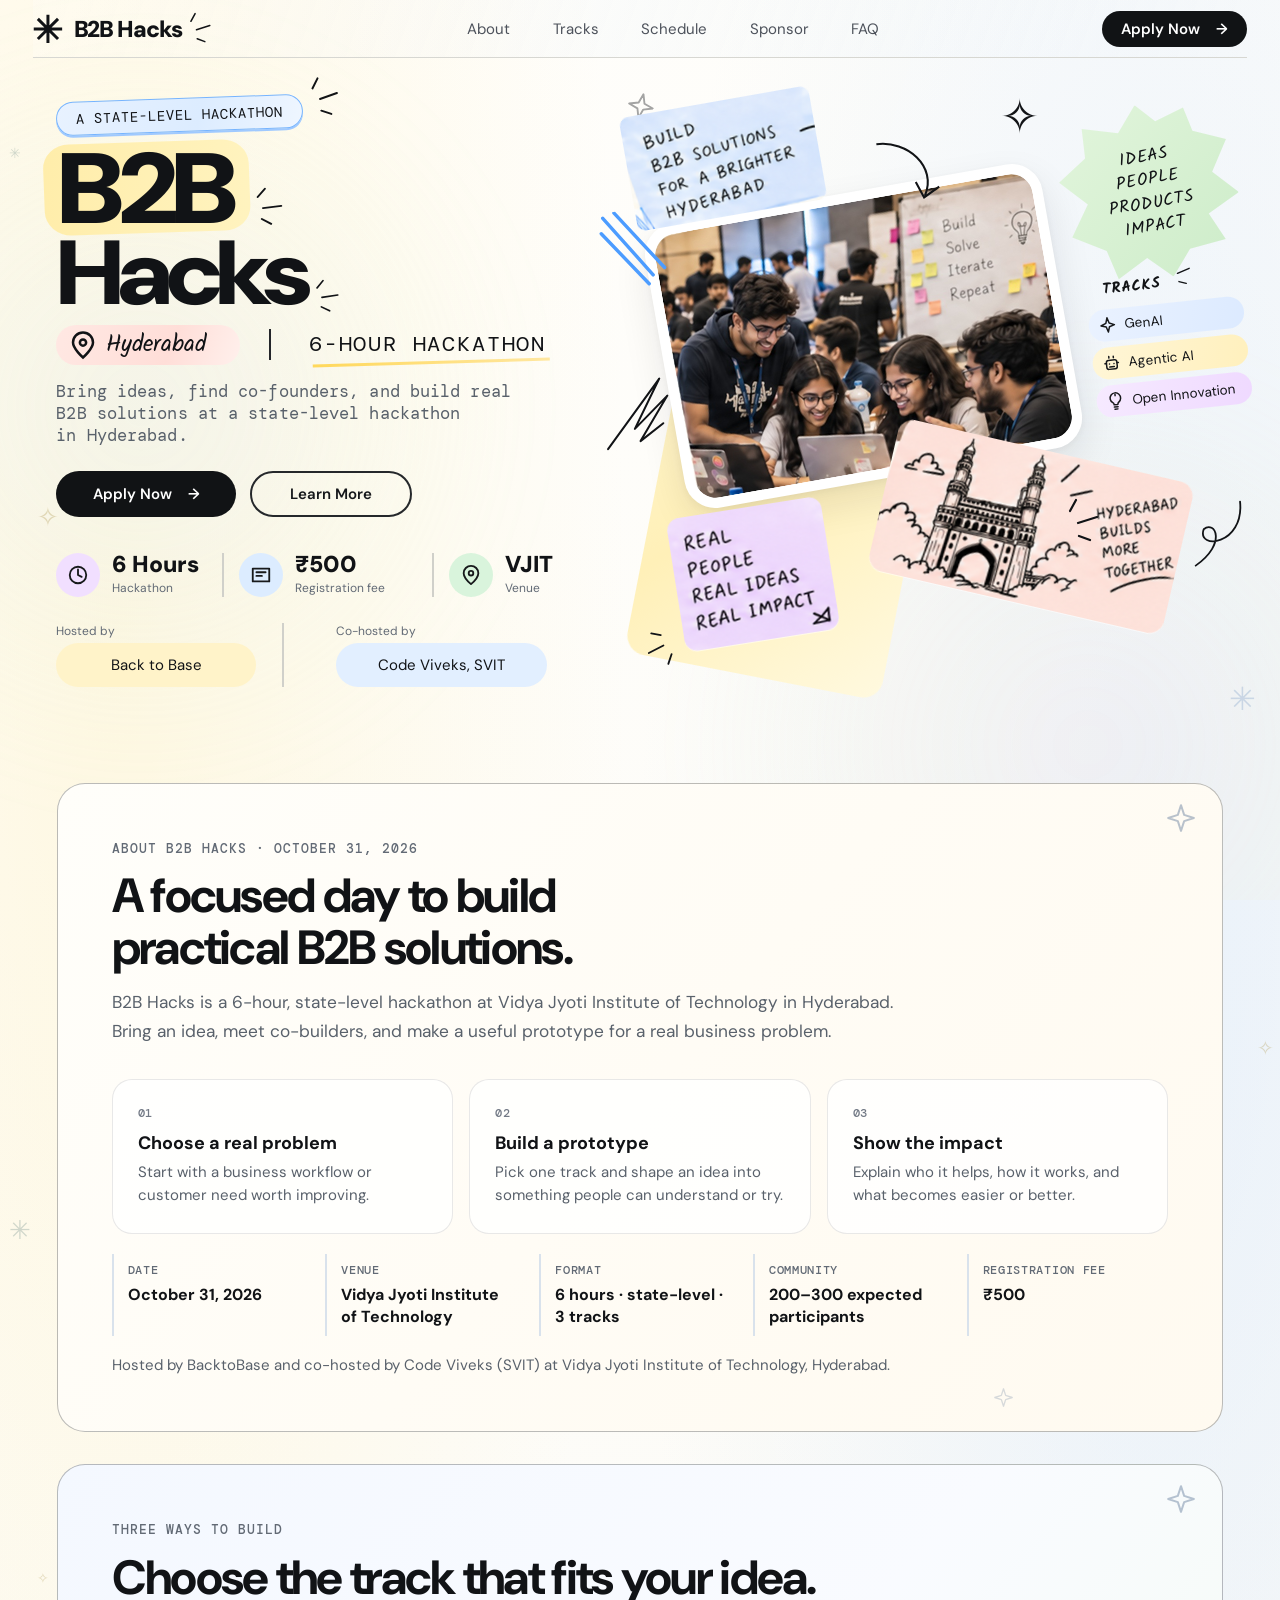
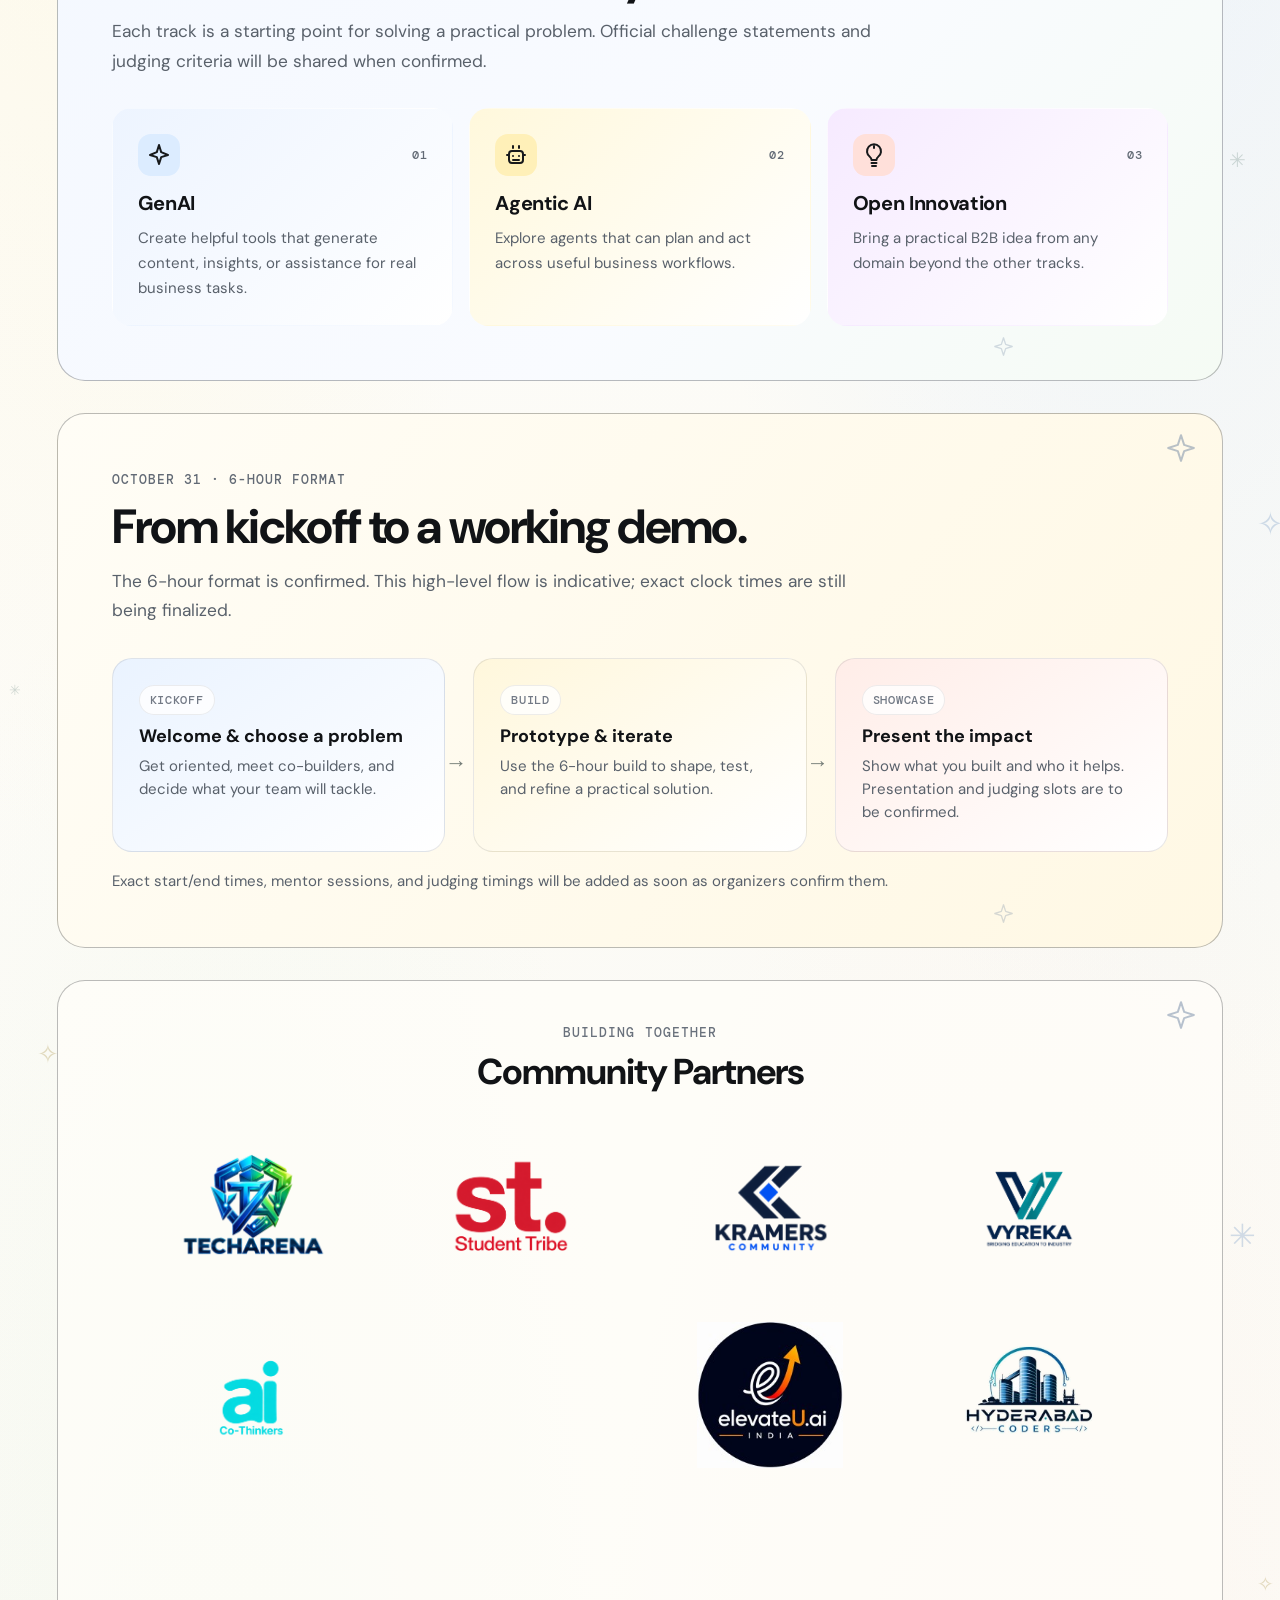
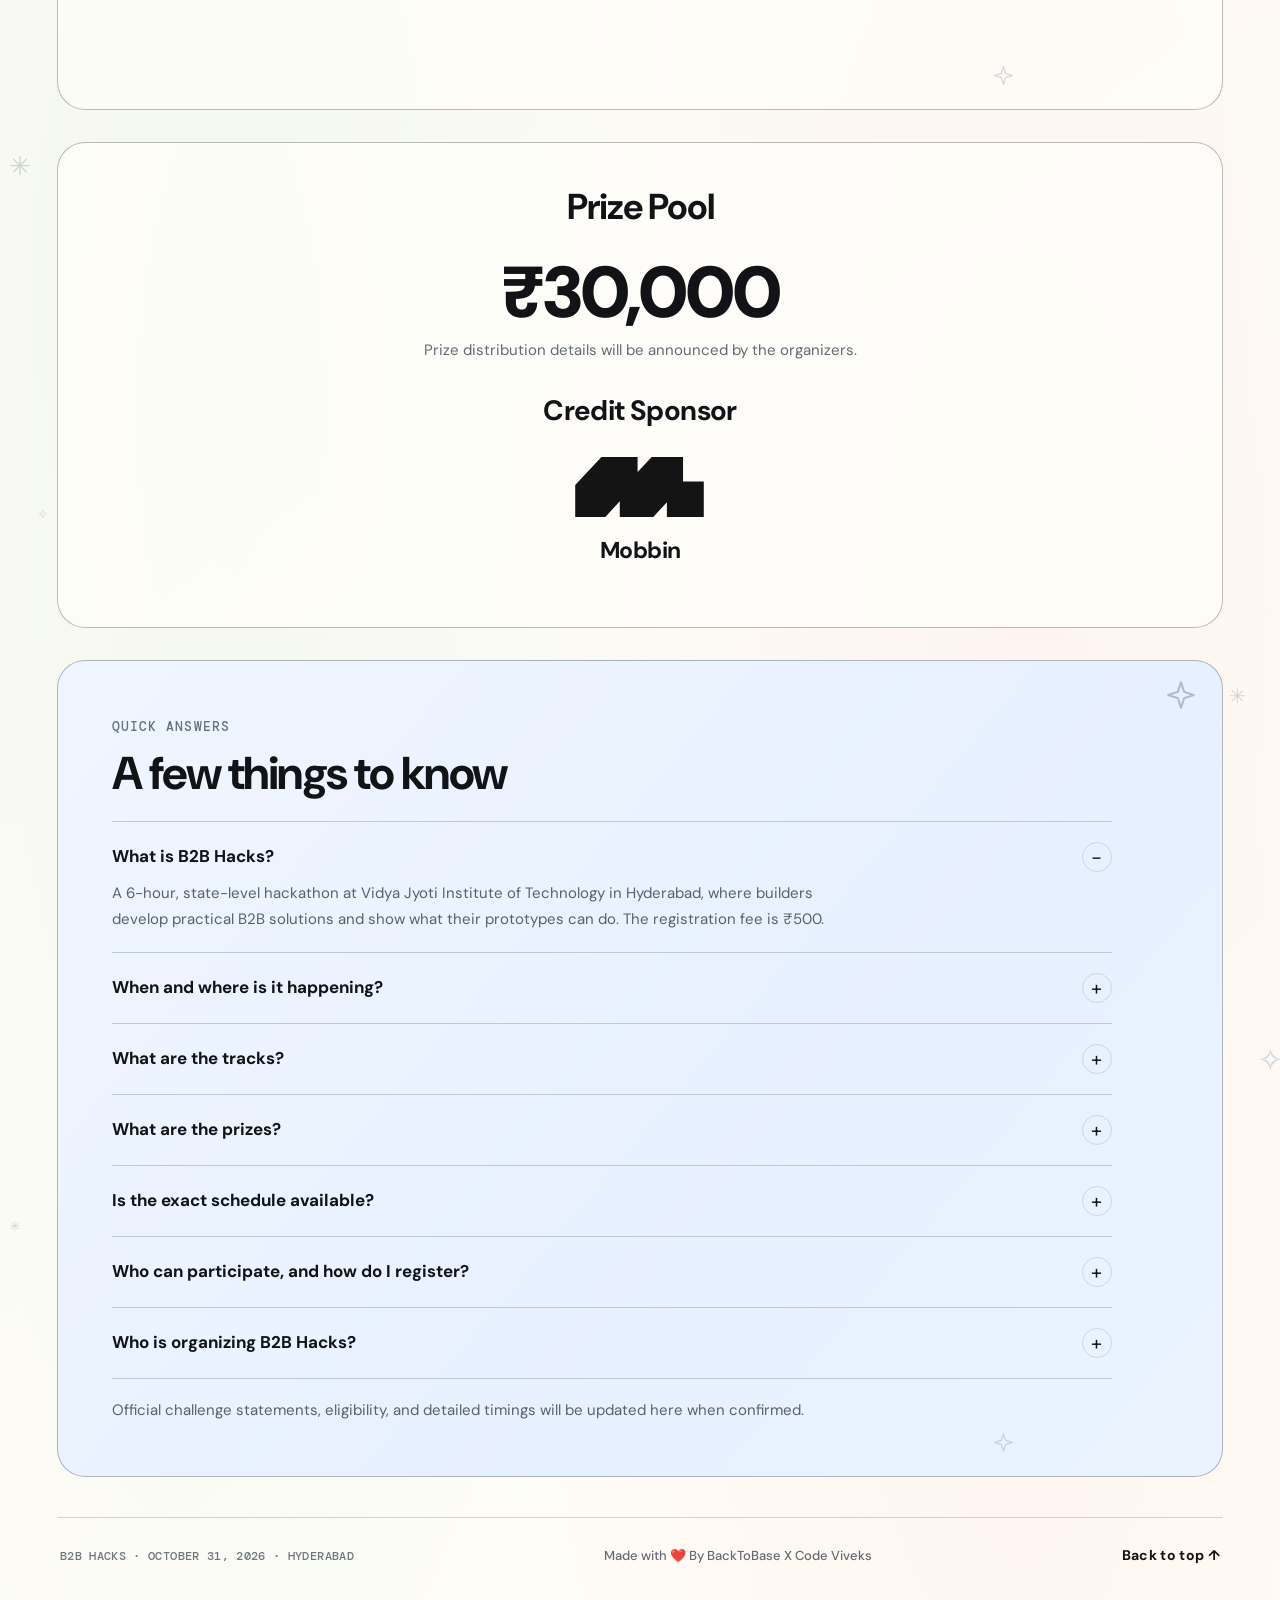
==== commit d2d777e7: "Add Microsoft Fabric community partner logo" ====
--- a/index.html
+++ b/index.html
@@ -128,6 +128,7 @@
 <article class="community-partner"><div class="partner-logo-stage"><img src="assets/partner-freshgradprep.png" loading="lazy" decoding="async" alt="FreshGradPrep logo"></div></article>
 <article class="community-partner"><div class="partner-logo-stage"><img src="assets/partner-elevateu-india.png" loading="lazy" decoding="async" alt="ElevateU.ai India logo"></div></article>
 <article class="community-partner"><div class="partner-logo-stage"><img src="assets/partner-hyderabad-coders-transparent.png" loading="lazy" decoding="async" alt="Hyderabad Coders logo"></div></article>
+<article class="community-partner"><div class="partner-logo-stage"><img src="assets/partner-microsoft-fabric-user-group-hyderabad.png" loading="lazy" decoding="async" alt="Microsoft Fabric User Group Hyderabad logo"></div></article>
 </div>
 </section>
 
--- a/styles.css
+++ b/styles.css
@@ -778,9 +778,11 @@
 .community-section > .section-kicker { display:block; margin-bottom:9px; }
 .community-section > h2 { margin:0 0 26px; font-size:clamp(26px,3vw,36px); letter-spacing:-1px; }
 .community-grid { display:grid; grid-template-columns:repeat(4,minmax(0,1fr)); gap:20px 18px; max-width:1020px; margin:0 auto; align-items:center; }
+.community-partner:last-child:nth-child(4n + 1) { grid-column:2 / span 2; }
 .community-partner { display:grid; min-width:0; place-items:center; padding:8px 10px; border:1px solid transparent; border-radius:18px; background:transparent; transition:translate 220ms ease; }
 .partner-logo-stage { display:grid; place-items:center; width:100%; height:154px; overflow:hidden; border-radius:0; background:transparent; }
 .partner-logo-stage img { display:block; width:100%; height:100%; max-width:190px; max-height:146px; object-fit:contain; transition:transform 260ms cubic-bezier(.2,.7,.2,1); }
 @media(max-width:900px) { .community-grid { grid-template-columns:repeat(3,minmax(0,1fr)); max-width:760px; } .community-partner:nth-child(7):nth-last-child(2) { grid-column:2; } }
-@media(max-width:600px) { .community-section { padding:32px 18px 28px; } .community-grid { grid-template-columns:repeat(2,minmax(0,1fr)); gap:14px 10px; } .community-partner { padding:6px; } .partner-logo-stage { height:128px; } }
+@media(max-width:600px) {
+  .community-partner:last-child:nth-child(2n + 1) { grid-column:1 / -1; } .community-section { padding:32px 18px 28px; } .community-grid { grid-template-columns:repeat(2,minmax(0,1fr)); gap:14px 10px; } .community-partner { padding:6px; } .partner-logo-stage { height:128px; } }
 @media(hover:hover) and (prefers-reduced-motion:no-preference) { .community-partner:hover { translate:0 -3px; } .community-partner:hover .partner-logo-stage img { transform:scale(1.045); } }
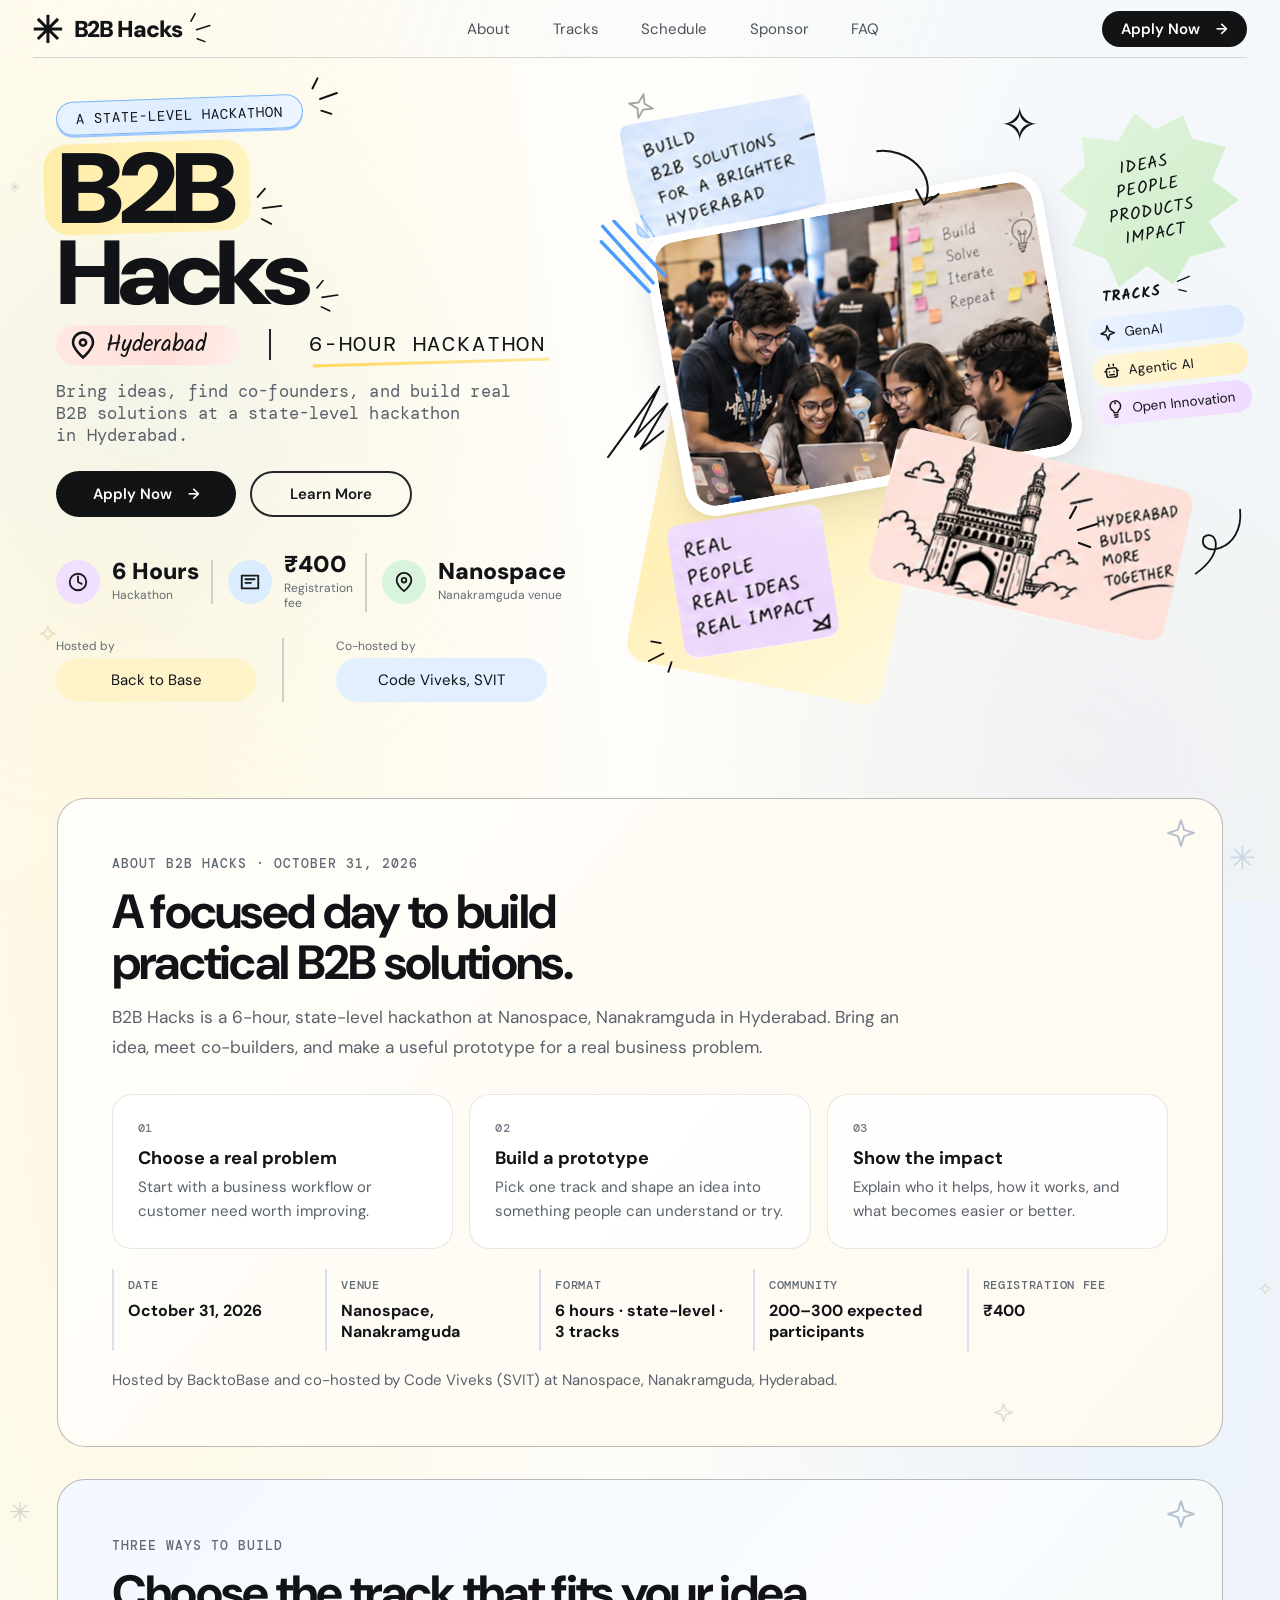
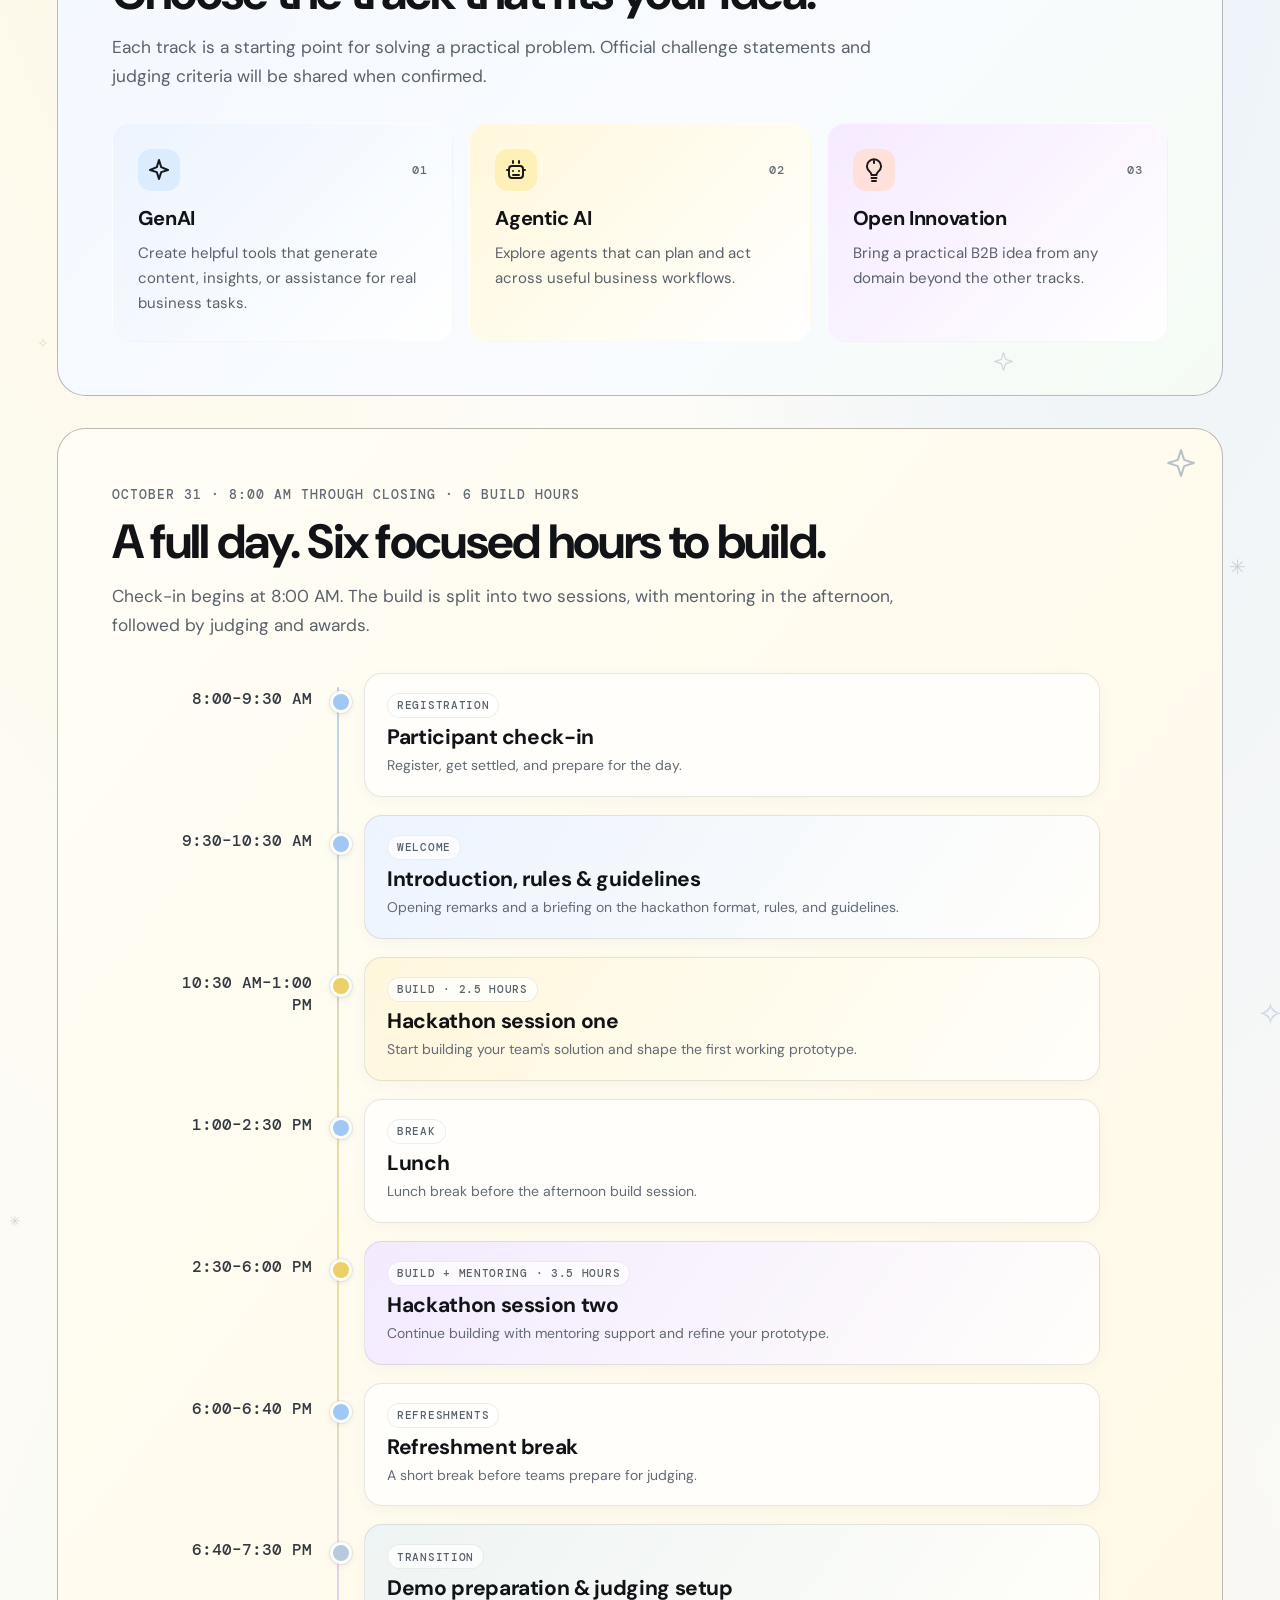
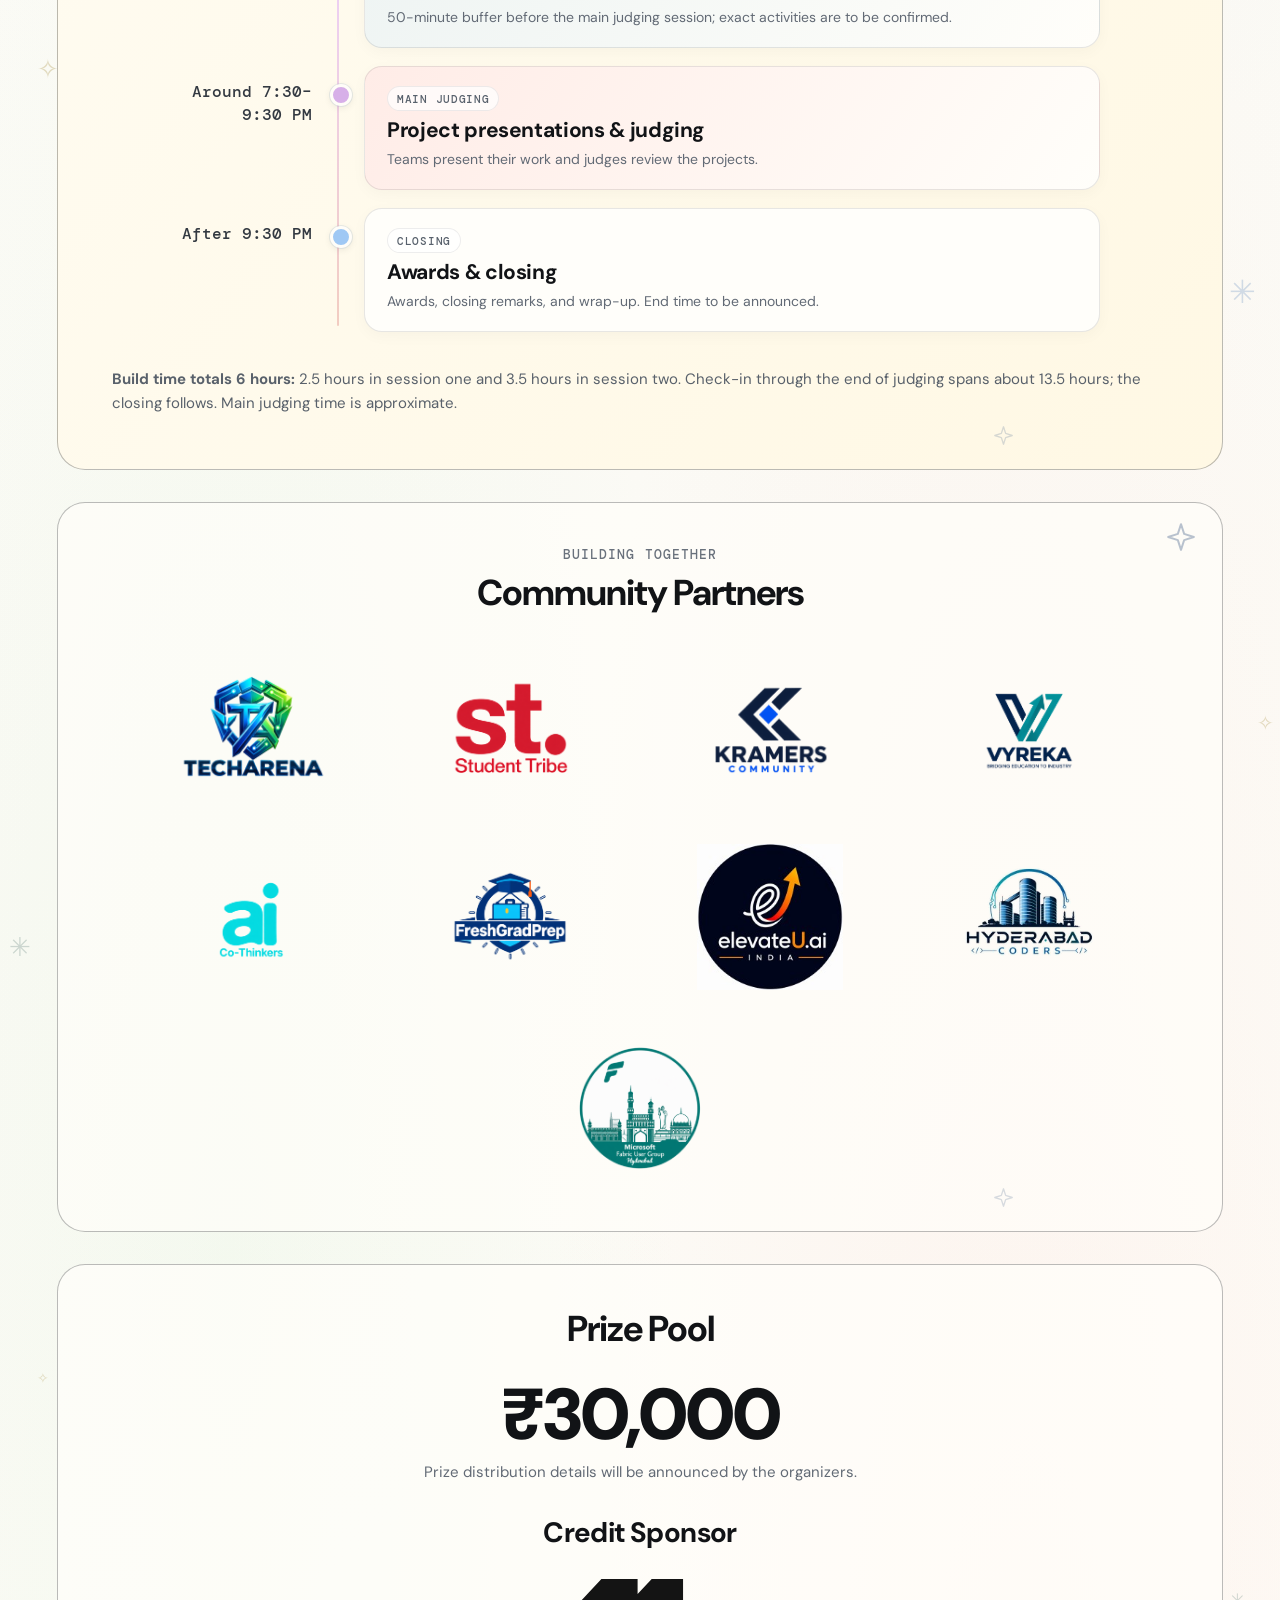
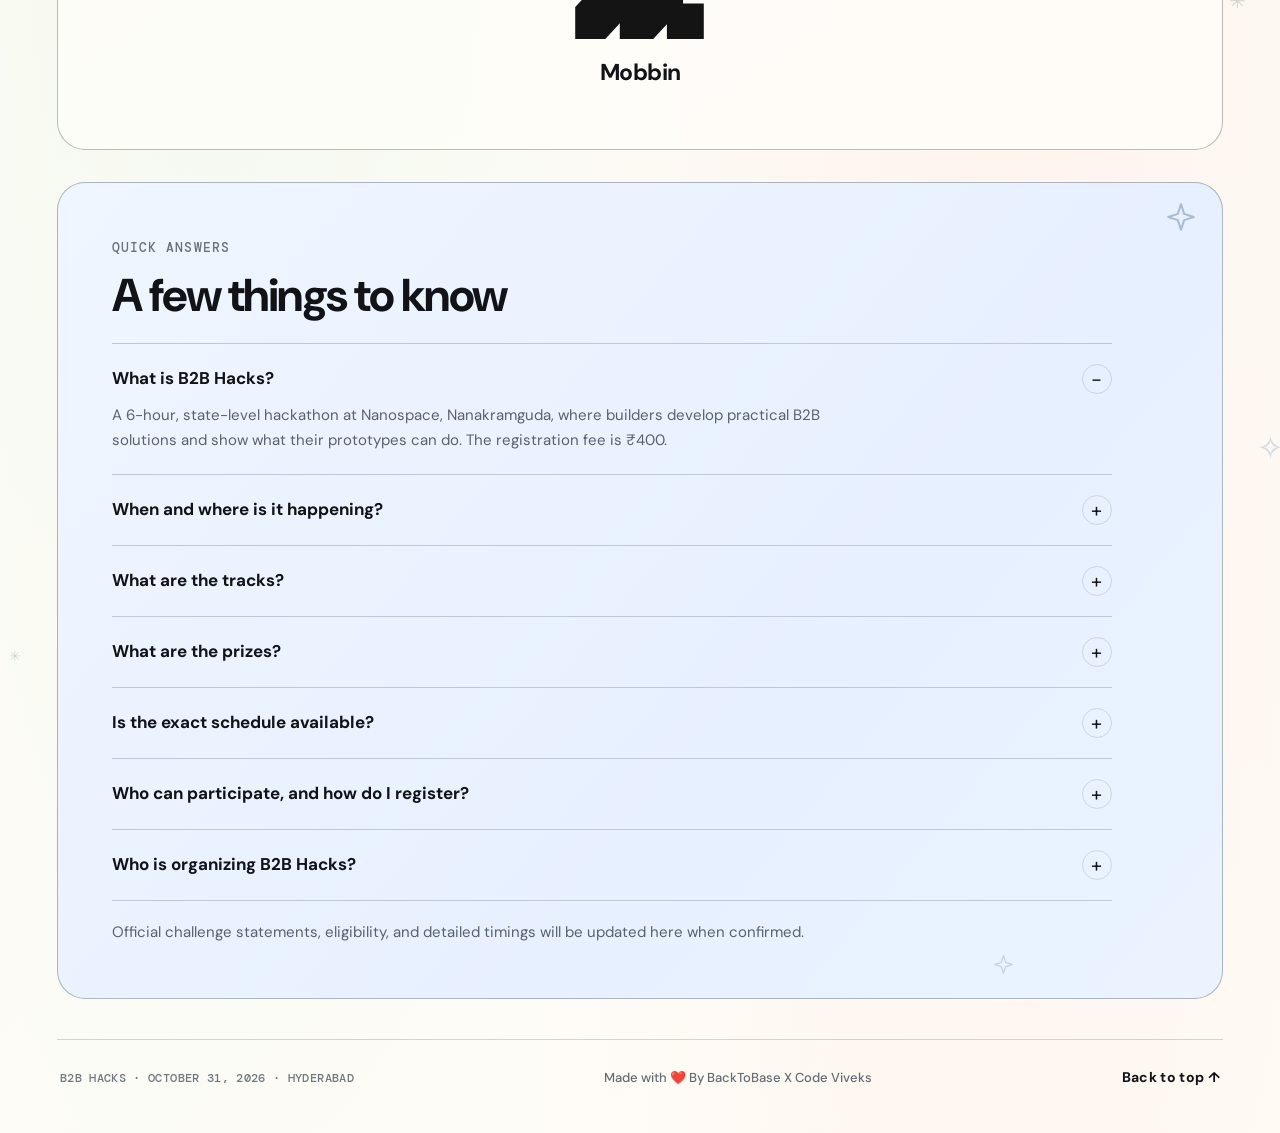
==== commit b70a8c85: "Update venue fee and event timeline" ====
--- a/index.html
+++ b/index.html
@@ -3,7 +3,7 @@
 <head>
 <meta charset="utf-8"><meta name="viewport" content="width=device-width, initial-scale=1">
 <title>B2B Hacks — Hyderabad</title>
-<meta name="description" content="B2B Hacks is a 6-hour state-level hackathon at Vidya Jyoti Institute of Technology, Hyderabad. Registration fee: ₹500.">
+<meta name="description" content="B2B Hacks is a six-hour state-level hackathon at Nanospace, Nanakramguda, Hyderabad. Registration fee: ₹400.">
 <link rel="icon" href="data:image/svg+xml,%3Csvg xmlns='http://www.w3.org/2000/svg' viewBox='0 0 40 40'%3E%3Cpath d='M20 2v36M2 20h36M7 7l26 26M33 7 7 33' stroke='%23101418' stroke-width='4'/%3E%3C/svg%3E">
 <link rel="preconnect" href="https://fonts.googleapis.com">
 <link rel="preconnect" href="https://fonts.gstatic.com" crossorigin>
@@ -60,7 +60,7 @@
 <div class="eventline"><span class="location"><svg width="30" height="32" viewBox="0 0 24 24" fill="none" stroke="currentColor" stroke-width="2"><path d="M20 10c0 5-8 12-8 12S4 15 4 10a8 8 0 1 1 16 0Z"/><circle cx="12" cy="10" r="2.5"/></svg>Hyderabad</span><span class="divider"></span><span class="hours">6-HOUR HACKATHON</span></div>
 <p class="intro">Bring ideas, find co-founders, and build real<br class="wide"> B2B solutions at a state-level hackathon<br class="wide"> in Hyderabad.</p>
 <div class="actions"><a class="pill dark" href="application.html">Apply Now <span>→</span></a><a class="pill light" href="#tracks-detail">Learn More</a></div>
-<div class="facts"><div class="fact"><span class="icon purple"><svg class="line-icon" viewBox="0 0 24 24" aria-hidden="true"><circle cx="12" cy="12" r="9"/><path d="M12 6v6l4 2"/></svg></span><div><strong>6 Hours</strong><small>Hackathon</small></div></div><div class="fact"><span class="icon blue"><svg class="line-icon" viewBox="0 0 24 24" aria-hidden="true"><path d="M3 5h18v14H3zM7 9h10M7 13h6"/></svg></span><div><strong>₹500</strong><small>Registration fee</small></div></div><div class="fact"><span class="icon green"><svg class="line-icon" viewBox="0 0 24 24" aria-hidden="true"><path d="M20 10c0 5-8 12-8 12S4 15 4 10a8 8 0 1 1 16 0Z"/><circle cx="12" cy="10" r="2.5"/></svg></span><div><strong>VJIT</strong><small>Venue</small></div></div></div>
+<div class="facts"><div class="fact"><span class="icon purple"><svg class="line-icon" viewBox="0 0 24 24" aria-hidden="true"><circle cx="12" cy="12" r="9"/><path d="M12 6v6l4 2"/></svg></span><div><strong>6 Hours</strong><small>Hackathon</small></div></div><div class="fact"><span class="icon blue"><svg class="line-icon" viewBox="0 0 24 24" aria-hidden="true"><path d="M3 5h18v14H3zM7 9h10M7 13h6"/></svg></span><div><strong>₹400</strong><small>Registration fee</small></div></div><div class="fact"><span class="icon green"><svg class="line-icon" viewBox="0 0 24 24" aria-hidden="true"><path d="M20 10c0 5-8 12-8 12S4 15 4 10a8 8 0 1 1 16 0Z"/><circle cx="12" cy="10" r="2.5"/></svg></span><div><strong>Nanospace</strong><small>Nanakramguda venue</small></div></div></div>
 <div class="hosts"><div class="host"><p class="host-label">Hosted by</p><div class="host-chip">Back to Base</div></div><div class="host"><p class="host-label">Co-hosted by</p><div class="host-chip">Code Viveks, SVIT</div></div></div>
 </section>
 <section class="art" aria-label="Hackathon collage with team photo and event tracks" id="track-collage"><div class="wash yellow"></div><svg class="blue-rays" viewBox="0 0 80 100" aria-hidden="true"><path d="M8 4 49 82M22 1 64 77M2 21 42 91"/></svg><img decoding="async" class="sticker build-note" src="assets/build-note.png" alt="Build B2B solutions for a brighter Hyderabad"><div class="note green"><span>IDEAS<br>PEOPLE<br>PRODUCTS<br>IMPACT</span></div><div class="spark" aria-hidden="true">✧</div>
@@ -76,7 +76,7 @@
   <div class="section-intro">
     <span class="section-kicker">ABOUT B2B HACKS · OCTOBER 31, 2026</span>
     <h2 id="about-details-title">A focused day to build practical B2B solutions.</h2>
-    <p class="section-lede">B2B Hacks is a 6-hour, state-level hackathon at Vidya Jyoti Institute of Technology in Hyderabad. Bring an idea, meet co-builders, and make a useful prototype for a real business problem.</p>
+    <p class="section-lede">B2B Hacks is a 6-hour, state-level hackathon at Nanospace, Nanakramguda in Hyderabad. Bring an idea, meet co-builders, and make a useful prototype for a real business problem.</p>
   </div>
   <div class="about-points" aria-label="What participants will do">
     <article class="about-point"><span>01</span><h3>Choose a real problem</h3><p>Start with a business workflow or customer need worth improving.</p></article>
@@ -85,12 +85,12 @@
   </div>
   <dl class="event-facts-grid">
     <div><dt>DATE</dt><dd>October 31, 2026</dd></div>
-    <div><dt>VENUE</dt><dd>Vidya Jyoti Institute of Technology</dd></div>
+    <div><dt>VENUE</dt><dd>Nanospace, Nanakramguda</dd></div>
     <div><dt>FORMAT</dt><dd>6 hours · state-level · 3 tracks</dd></div>
     <div><dt>COMMUNITY</dt><dd>200–300 expected participants</dd></div>
-    <div><dt>REGISTRATION FEE</dt><dd>₹500</dd></div>
+    <div><dt>REGISTRATION FEE</dt><dd>₹400</dd></div>
   </dl>
-  <p class="section-note">Hosted by BacktoBase and co-hosted by Code Viveks (SVIT) at Vidya Jyoti Institute of Technology, Hyderabad.</p>
+  <p class="section-note">Hosted by BacktoBase and co-hosted by Code Viveks (SVIT) at Nanospace, Nanakramguda, Hyderabad.</p>
 </section>
 
 <section class="info-section tracks-section" id="tracks-detail" aria-labelledby="tracks-detail-title">
@@ -104,16 +104,22 @@
 
 <section class="info-section schedule-section" id="schedule" aria-labelledby="schedule-title">
   <div class="section-intro">
-    <span class="section-kicker">OCTOBER 31 · 6-HOUR FORMAT</span>
-    <h2 id="schedule-title">From kickoff to a working demo.</h2>
-    <p class="section-lede">The 6-hour format is confirmed. This high-level flow is indicative; exact clock times are still being finalized.</p>
-  </div>
-  <ol class="schedule-flow">
-    <li><span class="flow-label">KICKOFF</span><h3>Welcome &amp; choose a problem</h3><p>Get oriented, meet co-builders, and decide what your team will tackle.</p></li>
-    <li><span class="flow-label">BUILD</span><h3>Prototype &amp; iterate</h3><p>Use the 6-hour build to shape, test, and refine a practical solution.</p></li>
-    <li><span class="flow-label">SHOWCASE</span><h3>Present the impact</h3><p>Show what you built and who it helps. Presentation and judging slots are to be confirmed.</p></li>
+    <span class="section-kicker">OCTOBER 31 · 8:00 AM THROUGH CLOSING · 6 BUILD HOURS</span>
+    <h2 id="schedule-title">A full day. Six focused hours to build.</h2>
+    <p class="section-lede">Check-in begins at 8:00 AM. The build is split into two sessions, with mentoring in the afternoon, followed by judging and awards.</p>
+  </div>
+  <ol class="schedule-flow" aria-label="Event day timeline">
+    <li><time class="flow-time" datetime="2026-10-31T08:00">8:00–9:30 AM</time><div class="timeline-card"><span class="flow-label">REGISTRATION</span><h3>Participant check-in</h3><p>Register, get settled, and prepare for the day.</p></div></li>
+    <li><time class="flow-time" datetime="2026-10-31T09:30">9:30–10:30 AM</time><div class="timeline-card"><span class="flow-label">WELCOME</span><h3>Introduction, rules &amp; guidelines</h3><p>Opening remarks and a briefing on the hackathon format, rules, and guidelines.</p></div></li>
+    <li class="build-session"><time class="flow-time" datetime="2026-10-31T10:30">10:30 AM–1:00 PM</time><div class="timeline-card"><span class="flow-label">BUILD · 2.5 HOURS</span><h3>Hackathon session one</h3><p>Start building your team's solution and shape the first working prototype.</p></div></li>
+    <li><time class="flow-time" datetime="2026-10-31T13:00">1:00–2:30 PM</time><div class="timeline-card"><span class="flow-label">BREAK</span><h3>Lunch</h3><p>Lunch break before the afternoon build session.</p></div></li>
+    <li class="build-session"><time class="flow-time" datetime="2026-10-31T14:30">2:30–6:00 PM</time><div class="timeline-card"><span class="flow-label">BUILD + MENTORING · 3.5 HOURS</span><h3>Hackathon session two</h3><p>Continue building with mentoring support and refine your prototype.</p></div></li>
+    <li><time class="flow-time" datetime="2026-10-31T18:00">6:00–6:40 PM</time><div class="timeline-card"><span class="flow-label">REFRESHMENTS</span><h3>Refreshment break</h3><p>A short break before teams prepare for judging.</p></div></li>
+    <li class="timeline-buffer"><time class="flow-time" datetime="2026-10-31T18:40">6:40–7:30 PM</time><div class="timeline-card"><span class="flow-label">TRANSITION</span><h3>Demo preparation &amp; judging setup</h3><p>50-minute buffer before the main judging session; exact activities are to be confirmed.</p></div></li>
+    <li class="judging-session"><time class="flow-time" datetime="2026-10-31T19:30">Around 7:30–9:30 PM</time><div class="timeline-card"><span class="flow-label">MAIN JUDGING</span><h3>Project presentations &amp; judging</h3><p>Teams present their work and judges review the projects.</p></div></li>
+    <li><time class="flow-time" datetime="2026-10-31T21:30">After 9:30 PM</time><div class="timeline-card"><span class="flow-label">CLOSING</span><h3>Awards &amp; closing</h3><p>Awards, closing remarks, and wrap-up. End time to be announced.</p></div></li>
   </ol>
-  <p class="section-note">Exact start/end times, mentor sessions, and judging timings will be added as soon as organizers confirm them.</p>
+  <p class="section-note"><strong>Build time totals 6 hours:</strong> 2.5 hours in session one and 3.5 hours in session two. Check-in through the end of judging spans about 13.5 hours; the closing follows. Main judging time is approximate.</p>
 </section>
 
 <section class="info-section community-section" id="community-partners" aria-labelledby="community-title">
@@ -140,7 +146,7 @@
 <a class="credit-sponsor" href="https://mobbin.com" target="_blank" rel="noopener noreferrer" aria-label="Mobbin — opens in a new tab"><img src="assets/mobbin-logo.svg" loading="lazy" decoding="async" width="130" height="60" alt="Mobbin logo"><span>Mobbin</span></a>
 </section>
 
-<section class="info-section faq-section" id="faq" aria-labelledby="faq-title"><span class="section-kicker">QUICK ANSWERS</span><h2 id="faq-title">A few things to know</h2><div class="faq-items"><details open><summary>What is B2B Hacks?</summary><p>A 6-hour, state-level hackathon at Vidya Jyoti Institute of Technology in Hyderabad, where builders develop practical B2B solutions and show what their prototypes can do. The registration fee is ₹500.</p></details><details><summary>When and where is it happening?</summary><p>B2B Hacks is on October 31, 2026, at Vidya Jyoti Institute of Technology in Hyderabad.</p></details><details><summary>What are the tracks?</summary><p>GenAI, Agentic AI, and Open Innovation. <a href="#tracks-detail">See what each track covers.</a></p></details><details><summary>What are the prizes?</summary><p>The total prize pool is ₹30,000. Prize distribution details will be announced by the organizers.</p></details><details><summary>Is the exact schedule available?</summary><p>The 6-hour format is confirmed, but exact clock times and judging slots are still being finalized.</p></details><details><summary>Who can participate, and how do I register?</summary><p>Teams of 1–4 can apply. Choose one of the three tracks in the application form, then submit your team details.</p></details><details><summary>Who is organizing B2B Hacks?</summary><p>The event is hosted by BacktoBase and co-hosted by Code Viveks (SVIT).</p></details></div><p class="section-note">Official challenge statements, eligibility, and detailed timings will be updated here when confirmed.</p></section>
+<section class="info-section faq-section" id="faq" aria-labelledby="faq-title"><span class="section-kicker">QUICK ANSWERS</span><h2 id="faq-title">A few things to know</h2><div class="faq-items"><details open><summary>What is B2B Hacks?</summary><p>A 6-hour, state-level hackathon at Nanospace, Nanakramguda, where builders develop practical B2B solutions and show what their prototypes can do. The registration fee is ₹400.</p></details><details><summary>When and where is it happening?</summary><p>B2B Hacks is on October 31, 2026, at Nanospace, Nanakramguda, Hyderabad.</p></details><details><summary>What are the tracks?</summary><p>GenAI, Agentic AI, and Open Innovation. <a href="#tracks-detail">See what each track covers.</a></p></details><details><summary>What are the prizes?</summary><p>The total prize pool is ₹30,000. Prize distribution details will be announced by the organizers.</p></details><details><summary>Is the exact schedule available?</summary><p>The build totals six hours across two sessions. Registration begins at 8:00 AM; main judging is planned for around 7:30–9:30 PM, with closing afterward.</p></details><details><summary>Who can participate, and how do I register?</summary><p>Teams of 1–4 can apply. Choose one of the three tracks in the application form, then submit your team details.</p></details><details><summary>Who is organizing B2B Hacks?</summary><p>The event is hosted by BacktoBase and co-hosted by Code Viveks (SVIT).</p></details></div><p class="section-note">Official challenge statements, eligibility, and detailed timings will be updated here when confirmed.</p></section>
 <footer class="site-footer"><span>B2B HACKS · OCTOBER 31, 2026 · HYDERABAD</span><span class="footer-credit">Made with ❤️ By BackToBase X Code Viveks</span><a href="#top">Back to top ↑</a></footer></main></div>
 <script>
 (() => {
--- a/styles.css
+++ b/styles.css
@@ -786,3 +786,35 @@
 @media(max-width:600px) {
   .community-partner:last-child:nth-child(2n + 1) { grid-column:1 / -1; } .community-section { padding:32px 18px 28px; } .community-grid { grid-template-columns:repeat(2,minmax(0,1fr)); gap:14px 10px; } .community-partner { padding:6px; } .partner-logo-stage { height:128px; } }
 @media(hover:hover) and (prefers-reduced-motion:no-preference) { .community-partner:hover { translate:0 -3px; } .community-partner:hover .partner-logo-stage img { transform:scale(1.045); } }
+
+/* Event-day timeline: clear time rail, animated reveals, and responsive cards. */
+.schedule-flow { display:grid; grid-template-columns:1fr; gap:0; max-width:920px; margin:26px auto 0; padding:0; list-style:none; position:relative; }
+.schedule-flow::before { content:""; position:absolute; top:14px; bottom:24px; left:157px; width:2px; border-radius:2px; background:linear-gradient(180deg,#a9c9ef 0%,#f1d77b 45%,#e8c4f4 73%,#efc1b7 100%); opacity:.8; }
+.schedule-flow li { display:grid; grid-template-columns:132px minmax(0,1fr); align-items:start; gap:52px; position:relative; min-width:0; padding:0 0 18px; background:transparent!important; border:0; box-shadow:none!important; translate:none!important; }
+.schedule-flow li:not(:last-child)::after { content:none!important; }
+.schedule-flow li::before { content:""; position:absolute; left:150px; top:18px; z-index:2; width:16px; height:16px; border:3px solid #fffdf8; border-radius:50%; background:#9fc8f4; box-shadow:0 0 0 1px #8aabc833,0 2px 7px #10141814; }
+.schedule-flow li.build-session::before { background:#edcf68; }
+.schedule-flow li.timeline-buffer::before { background:#b7c9dc; }
+.schedule-flow li.judging-session::before { background:#d7afe8; }
+.flow-time { display:block; padding-top:15px; color:#333941; text-align:right; font:500 clamp(13px,1.35vw,16px)/1.4 'DM Mono',monospace; font-variant-numeric:tabular-nums; }
+.timeline-card { min-width:0; padding:19px 22px; border:1px solid #24262a1c; border-radius:18px; background:#fffefa; box-shadow:0 4px 15px #11131608; transition:translate 200ms ease,box-shadow 200ms ease,border-color 200ms ease; }
+.schedule-flow li:nth-child(2) .timeline-card { background:linear-gradient(125deg,#edf4ff,#fffefa); }
+.schedule-flow li.build-session .timeline-card { background:linear-gradient(125deg,#fff7dc,#fffefa); }
+.schedule-flow li:nth-child(5) .timeline-card { background:linear-gradient(125deg,#f3eaff,#fffefa); }
+.schedule-flow li.timeline-buffer .timeline-card { background:linear-gradient(125deg,#eef4f3,#fffefa); }
+.schedule-flow li.judging-session .timeline-card { background:linear-gradient(125deg,#ffece7,#fffefa); }
+.timeline-card .flow-label { display:inline-flex; align-items:center; min-height:25px; margin-bottom:6px; padding:4px 9px; border-radius:999px; background:#ffffffb8; color:#58616c; font:500 11px/1.3 'DM Mono',monospace; letter-spacing:.7px; }
+.timeline-card h3 { margin:0 0 5px; font-size:clamp(17px,2vw,21px); letter-spacing:-.35px; }
+.timeline-card p { max-width:68ch; margin:0; color:#626a75; font-size:14px; line-height:1.55; }
+@media(hover:hover) and (prefers-reduced-motion:no-preference) { .timeline-card:hover { translate:0 -3px; border-color:#aebfd5aa; box-shadow:0 12px 28px #1e2c3914; } }
+@media(max-width:640px) {
+  .schedule-flow { gap:0; margin-top:20px; }
+  .schedule-flow::before { left:7px; top:12px; bottom:22px; }
+  .schedule-flow li { grid-template-columns:minmax(0,1fr); gap:5px; padding:0 0 14px 30px; }
+  .schedule-flow li::before { left:0; top:8px; width:15px; height:15px; }
+  .flow-time { padding:3px 0 0; text-align:left; font-size:12px; }
+  .timeline-card { padding:15px 16px; border-radius:15px; }
+  .timeline-card .flow-label { font-size:10px; }
+  .timeline-card h3 { font-size:17px; }
+  .timeline-card p { font-size:13px; }
+}
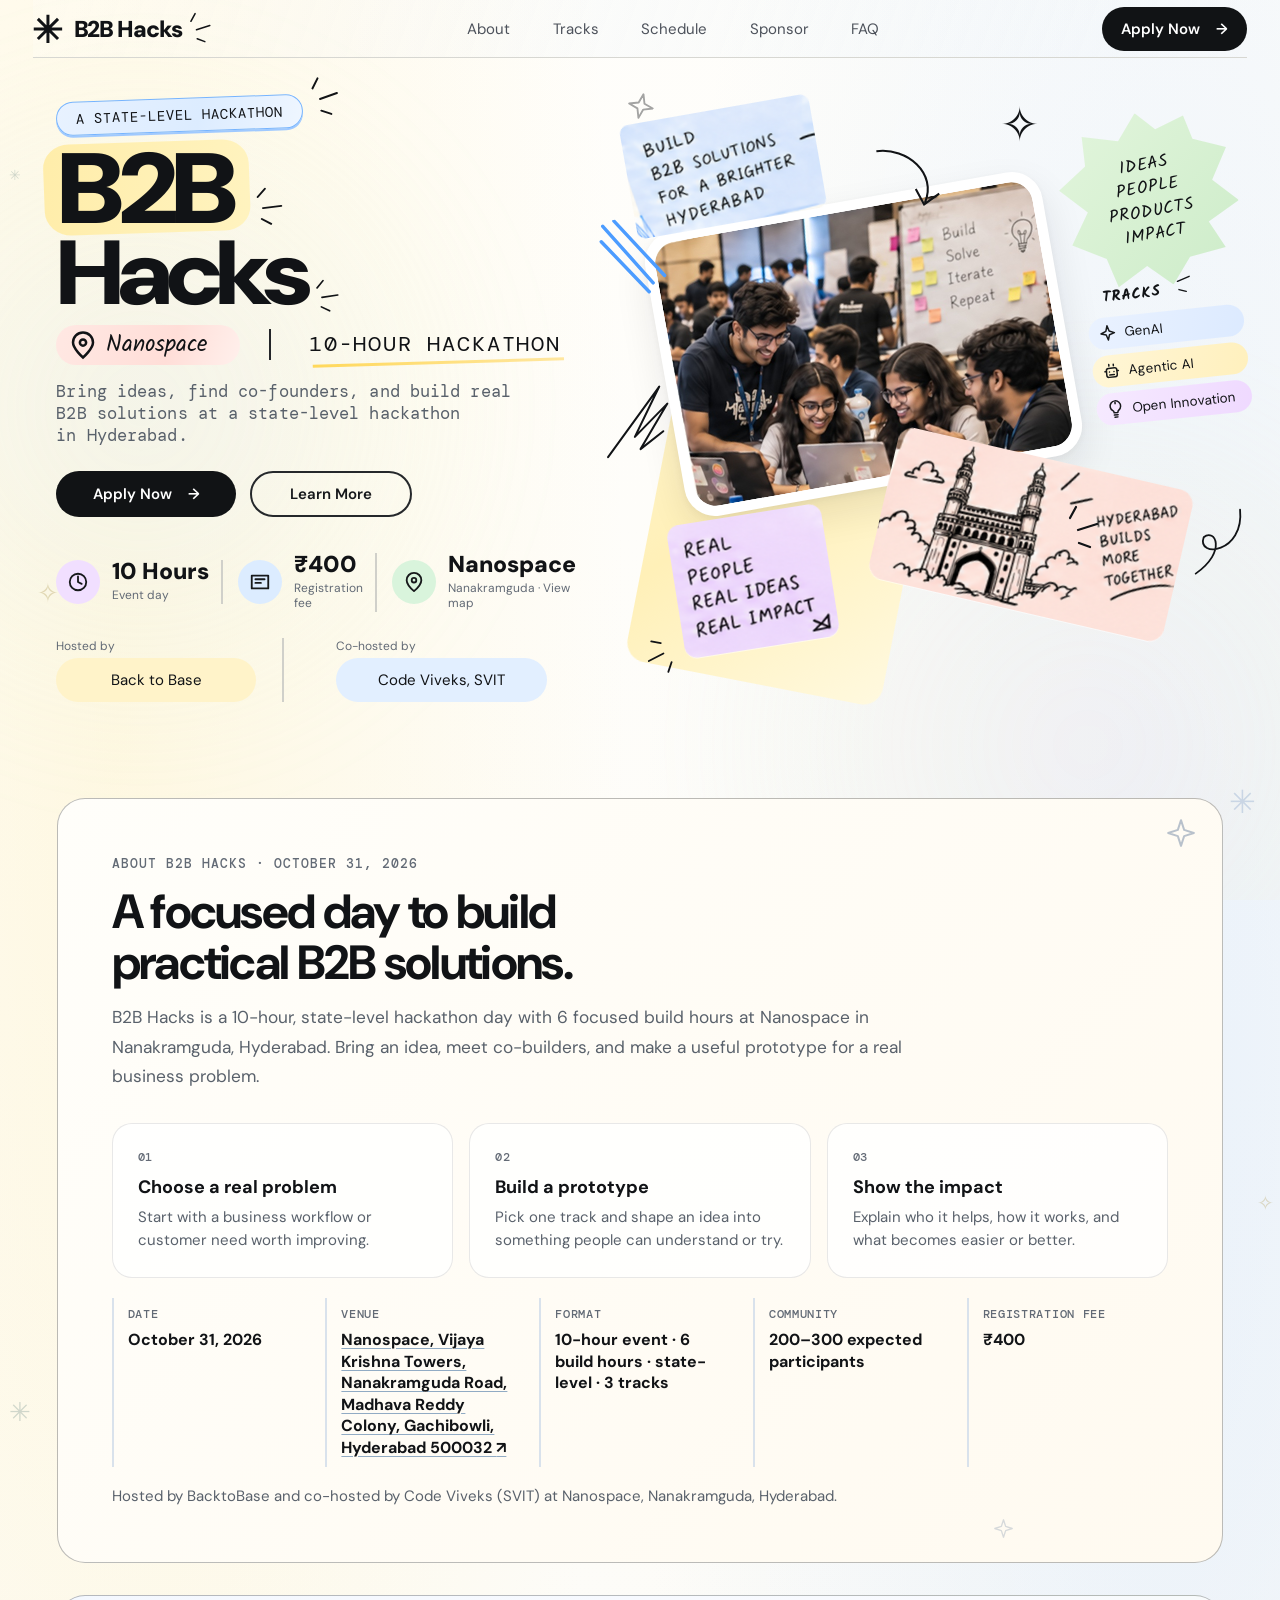
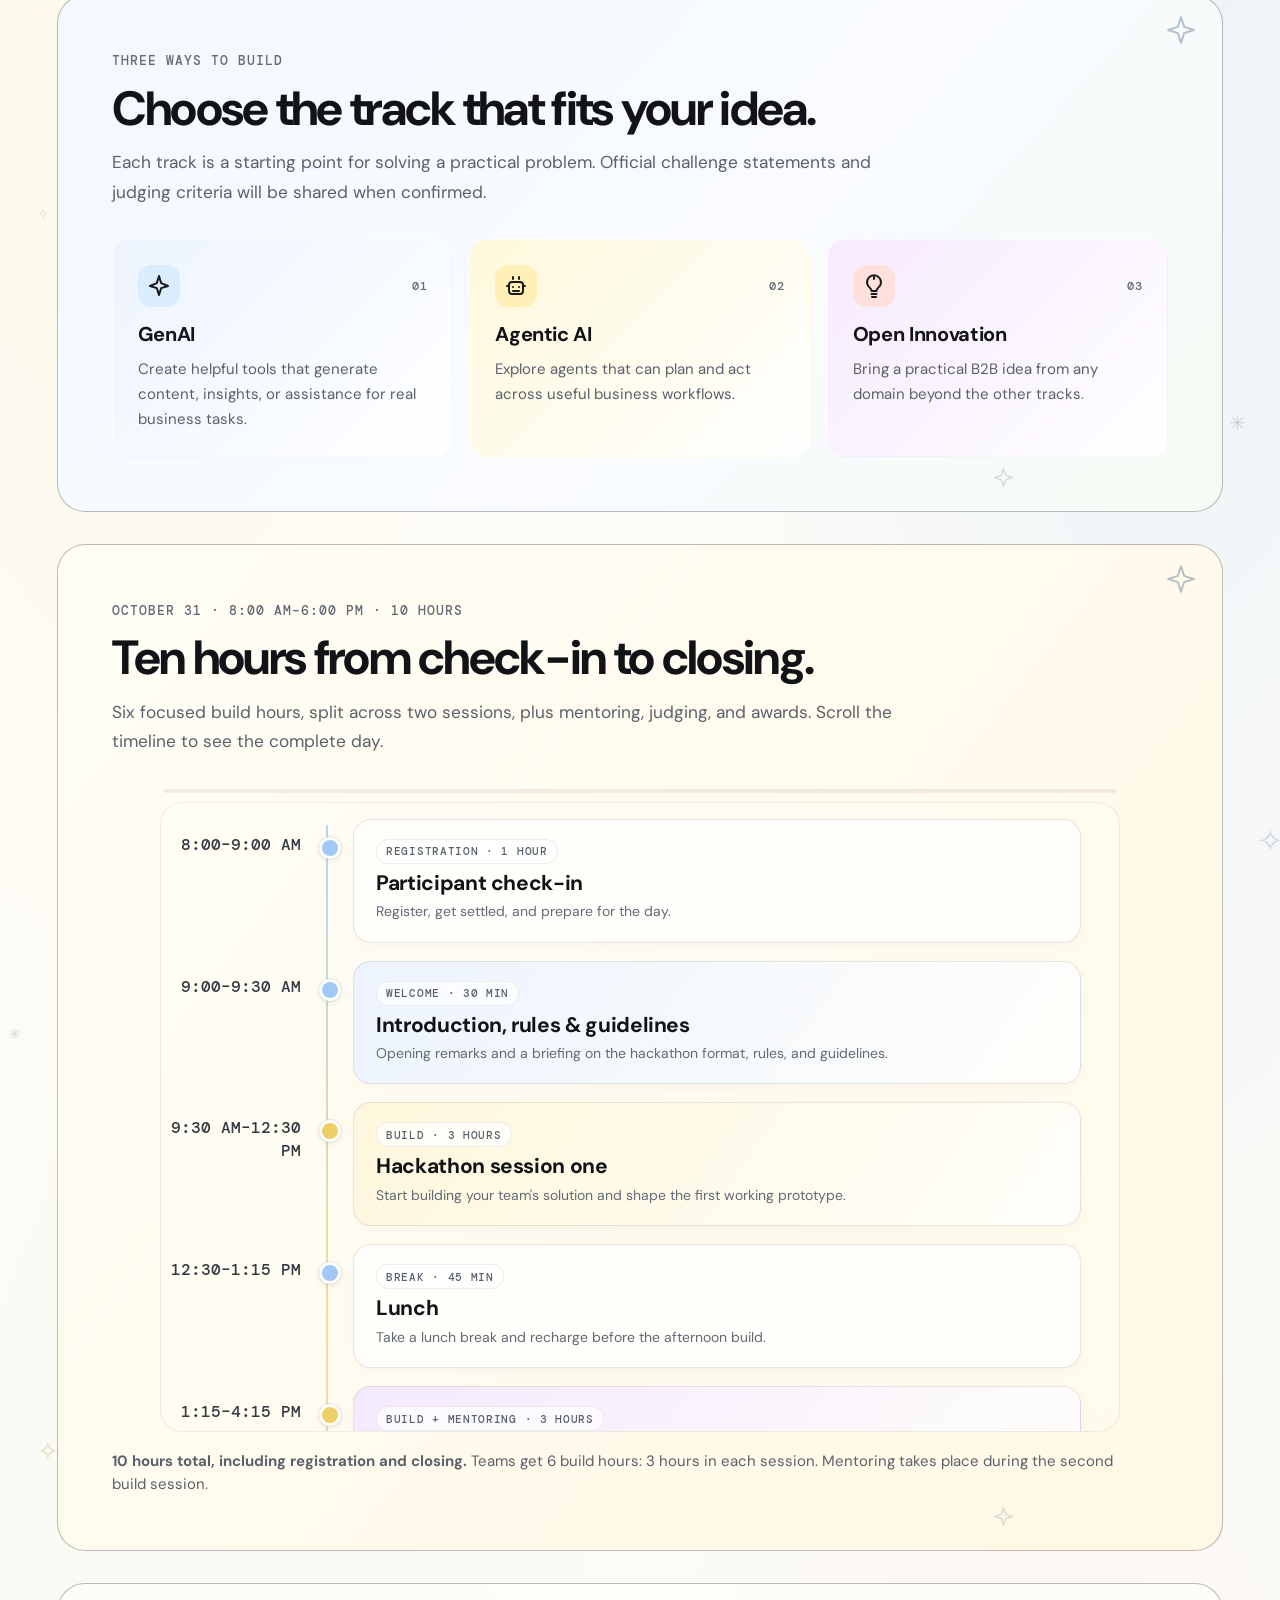
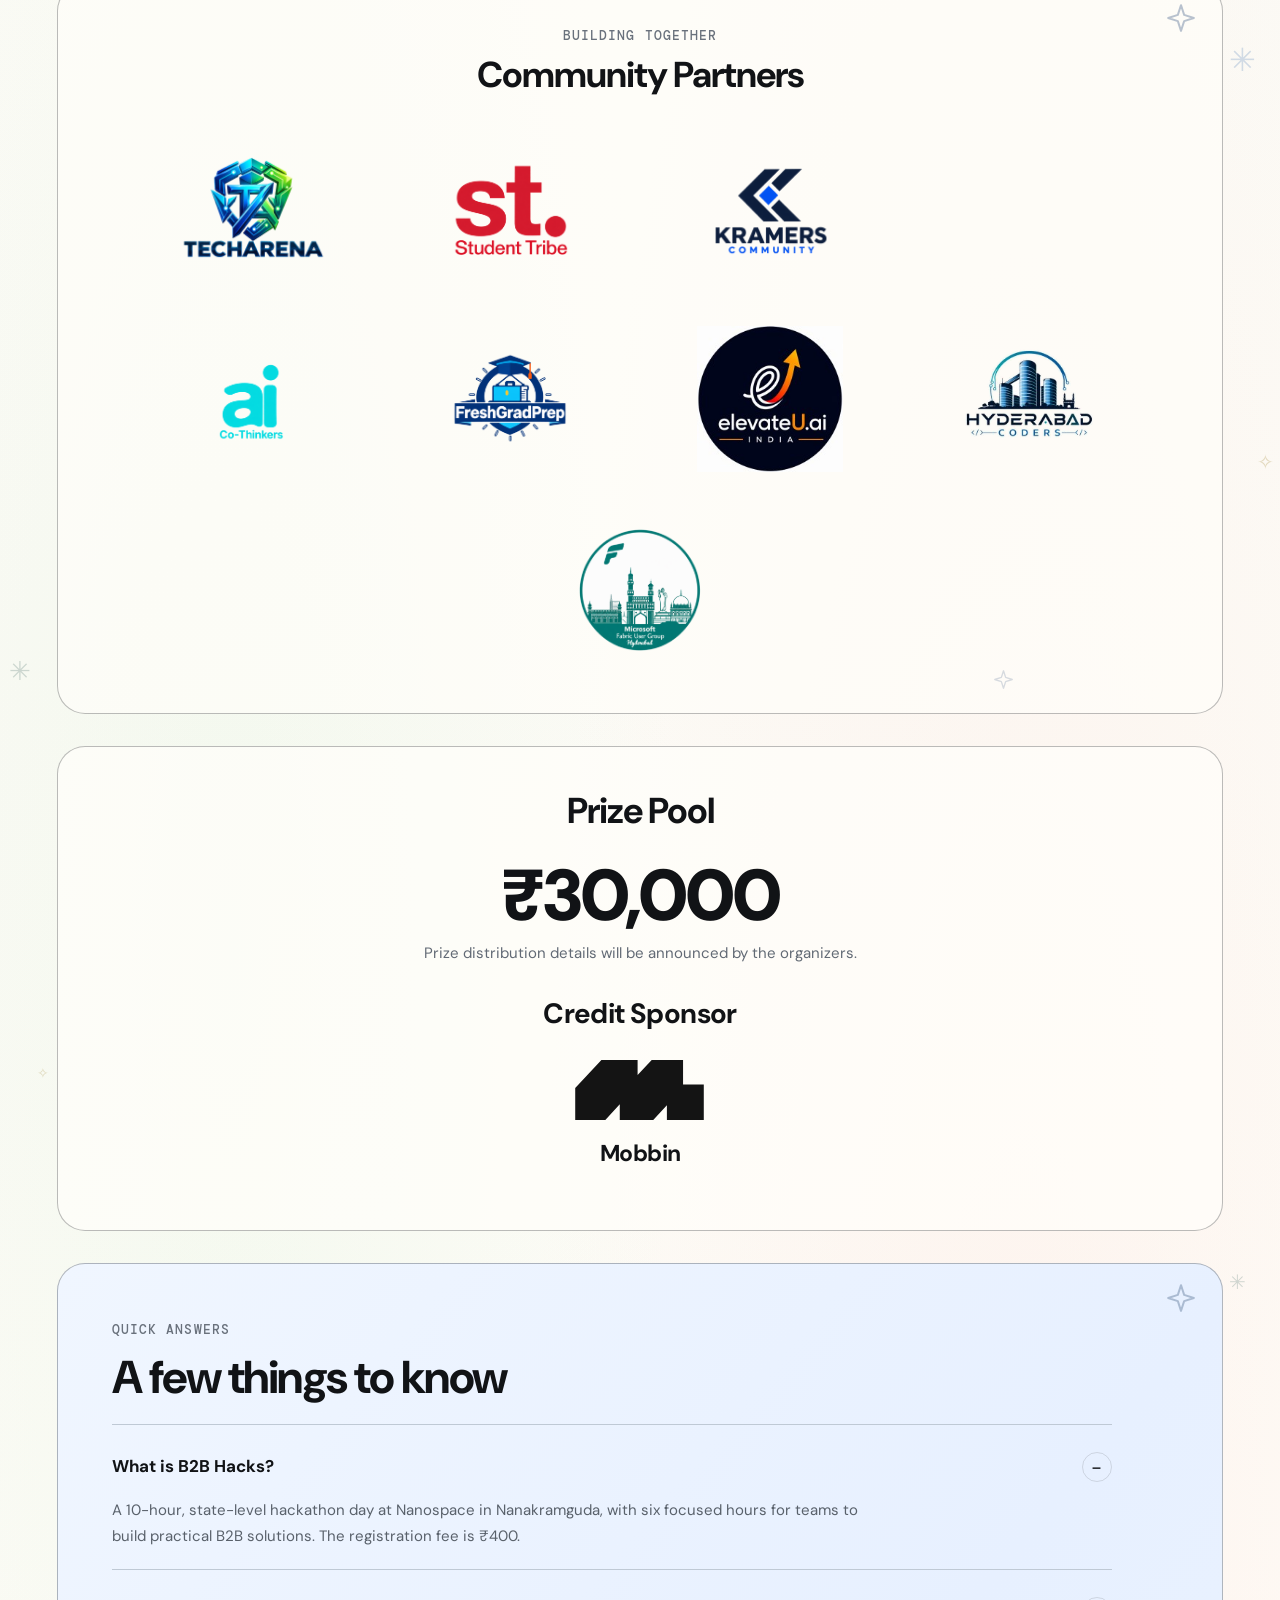
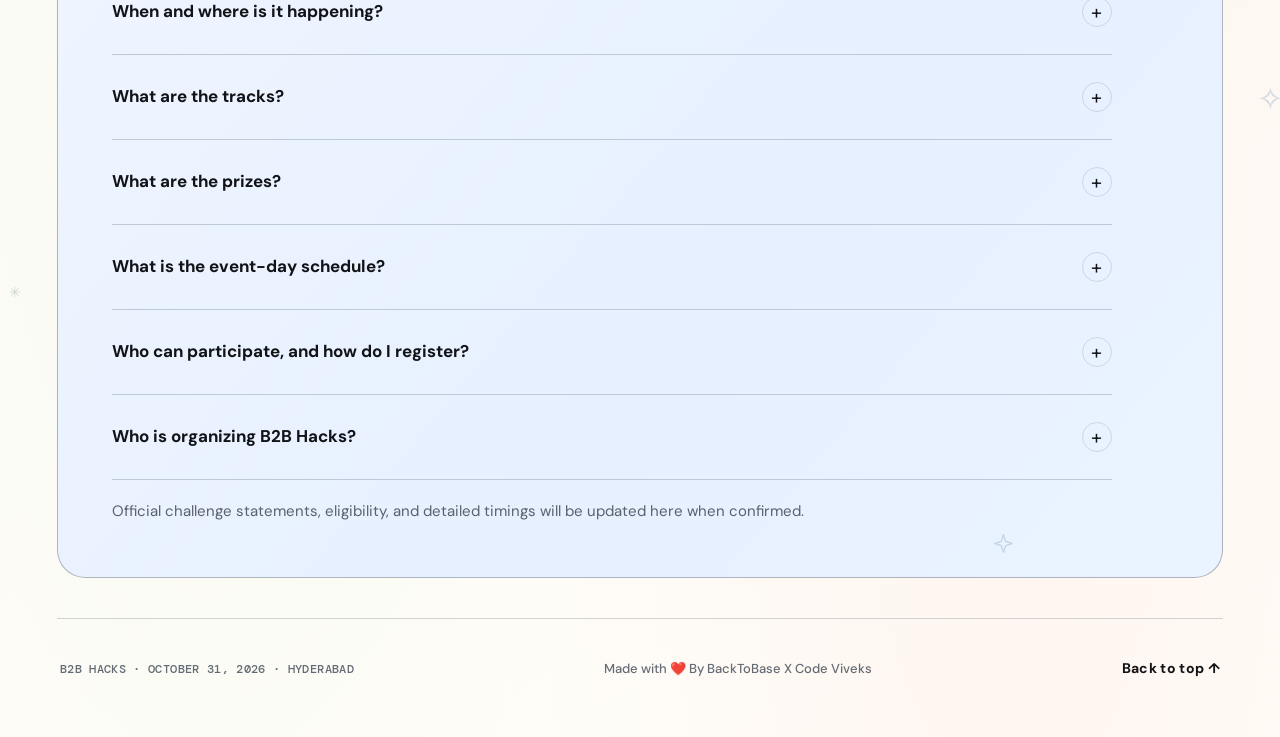
==== commit 24005368: "Make event timeline a scrollable 10-hour day" ====
--- a/index.html
+++ b/index.html
@@ -3,7 +3,7 @@
 <head>
 <meta charset="utf-8"><meta name="viewport" content="width=device-width, initial-scale=1">
 <title>B2B Hacks — Hyderabad</title>
-<meta name="description" content="B2B Hacks is a six-hour state-level hackathon at Nanospace, Nanakramguda, Hyderabad. Registration fee: ₹400.">
+<meta name="description" content="B2B Hacks is a 10-hour state-level hackathon day with 6 hours of build time at Nanospace, Nanakramguda, Hyderabad. Registration fee: ₹400.">
 <link rel="icon" href="data:image/svg+xml,%3Csvg xmlns='http://www.w3.org/2000/svg' viewBox='0 0 40 40'%3E%3Cpath d='M20 2v36M2 20h36M7 7l26 26M33 7 7 33' stroke='%23101418' stroke-width='4'/%3E%3C/svg%3E">
 <link rel="preconnect" href="https://fonts.googleapis.com">
 <link rel="preconnect" href="https://fonts.gstatic.com" crossorigin>
@@ -57,10 +57,10 @@
 <section class="copy" id="about">
 <div class="eyebrow">A STATE-LEVEL HACKATHON<svg class="doodle-rays eyebrow-rays" viewBox="0 0 40 50" fill="none" stroke="currentColor" stroke-width="2.2" stroke-linecap="round" aria-hidden="true"><path d="M7 14 13 3M15 26 34 20M16 39 27 43"/></svg></div>
 <h1 class="headline"><span class="b2b">B2B<svg class="doodle-rays b2b-rays" viewBox="0 0 40 50" fill="none" stroke="currentColor" stroke-width="2.2" stroke-linecap="round" aria-hidden="true"><path d="M7 14 13 3M15 26 34 20M16 39 27 43"/></svg></span><span class="title-word">Hacks<svg class="doodle-rays title-rays" viewBox="0 0 40 50" fill="none" stroke="currentColor" stroke-width="2.2" stroke-linecap="round" aria-hidden="true"><path d="M7 14 13 3M15 26 34 20M16 39 27 43"/></svg></span></h1>
-<div class="eventline"><span class="location"><svg width="30" height="32" viewBox="0 0 24 24" fill="none" stroke="currentColor" stroke-width="2"><path d="M20 10c0 5-8 12-8 12S4 15 4 10a8 8 0 1 1 16 0Z"/><circle cx="12" cy="10" r="2.5"/></svg>Hyderabad</span><span class="divider"></span><span class="hours">6-HOUR HACKATHON</span></div>
+<div class="eventline"><a class="location venue-link" href="https://www.google.com/maps/search/?api=1&amp;query=Nano%20Space%20Vijaya%20Krishna%20Towers%2C%20Nanakramguda%20Road%2C%20Madhava%20Reddy%20Colony%2C%20Gachibowli%2C%20Hyderabad%2C%20Telangana%20500032" target="_blank" rel="noopener noreferrer" aria-label="Nanospace, Nanakramguda — open location in Google Maps"><svg width="30" height="32" viewBox="0 0 24 24" fill="none" stroke="currentColor" stroke-width="2" aria-hidden="true"><path d="M20 10c0 5-8 12-8 12S4 15 4 10a8 8 0 1 1 16 0Z"/><circle cx="12" cy="10" r="2.5"/></svg>Nanospace</a><span class="divider"></span><span class="hours">10-HOUR HACKATHON</span></div>
 <p class="intro">Bring ideas, find co-founders, and build real<br class="wide"> B2B solutions at a state-level hackathon<br class="wide"> in Hyderabad.</p>
 <div class="actions"><a class="pill dark" href="application.html">Apply Now <span>→</span></a><a class="pill light" href="#tracks-detail">Learn More</a></div>
-<div class="facts"><div class="fact"><span class="icon purple"><svg class="line-icon" viewBox="0 0 24 24" aria-hidden="true"><circle cx="12" cy="12" r="9"/><path d="M12 6v6l4 2"/></svg></span><div><strong>6 Hours</strong><small>Hackathon</small></div></div><div class="fact"><span class="icon blue"><svg class="line-icon" viewBox="0 0 24 24" aria-hidden="true"><path d="M3 5h18v14H3zM7 9h10M7 13h6"/></svg></span><div><strong>₹400</strong><small>Registration fee</small></div></div><div class="fact"><span class="icon green"><svg class="line-icon" viewBox="0 0 24 24" aria-hidden="true"><path d="M20 10c0 5-8 12-8 12S4 15 4 10a8 8 0 1 1 16 0Z"/><circle cx="12" cy="10" r="2.5"/></svg></span><div><strong>Nanospace</strong><small>Nanakramguda venue</small></div></div></div>
+<div class="facts"><div class="fact"><span class="icon purple"><svg class="line-icon" viewBox="0 0 24 24" aria-hidden="true"><circle cx="12" cy="12" r="9"/><path d="M12 6v6l4 2"/></svg></span><div><strong>10 Hours</strong><small>Event day</small></div></div><div class="fact"><span class="icon blue"><svg class="line-icon" viewBox="0 0 24 24" aria-hidden="true"><path d="M3 5h18v14H3zM7 9h10M7 13h6"/></svg></span><div><strong>₹400</strong><small>Registration fee</small></div></div><a class="fact venue-fact venue-link" href="https://www.google.com/maps/search/?api=1&amp;query=Nano%20Space%20Vijaya%20Krishna%20Towers%2C%20Nanakramguda%20Road%2C%20Madhava%20Reddy%20Colony%2C%20Gachibowli%2C%20Hyderabad%2C%20Telangana%20500032" target="_blank" rel="noopener noreferrer" aria-label="Nanospace, Nanakramguda — open location in Google Maps"><span class="icon green"><svg class="line-icon" viewBox="0 0 24 24" aria-hidden="true"><path d="M20 10c0 5-8 12-8 12S4 15 4 10a8 8 0 1 1 16 0Z"/><circle cx="12" cy="10" r="2.5"/></svg></span><div><strong>Nanospace</strong><small>Nanakramguda · View map</small></div></a></div>
 <div class="hosts"><div class="host"><p class="host-label">Hosted by</p><div class="host-chip">Back to Base</div></div><div class="host"><p class="host-label">Co-hosted by</p><div class="host-chip">Code Viveks, SVIT</div></div></div>
 </section>
 <section class="art" aria-label="Hackathon collage with team photo and event tracks" id="track-collage"><div class="wash yellow"></div><svg class="blue-rays" viewBox="0 0 80 100" aria-hidden="true"><path d="M8 4 49 82M22 1 64 77M2 21 42 91"/></svg><img decoding="async" class="sticker build-note" src="assets/build-note.png" alt="Build B2B solutions for a brighter Hyderabad"><div class="note green"><span>IDEAS<br>PEOPLE<br>PRODUCTS<br>IMPACT</span></div><div class="spark" aria-hidden="true">✧</div>
@@ -76,7 +76,7 @@
   <div class="section-intro">
     <span class="section-kicker">ABOUT B2B HACKS · OCTOBER 31, 2026</span>
     <h2 id="about-details-title">A focused day to build practical B2B solutions.</h2>
-    <p class="section-lede">B2B Hacks is a 6-hour, state-level hackathon at Nanospace, Nanakramguda in Hyderabad. Bring an idea, meet co-builders, and make a useful prototype for a real business problem.</p>
+    <p class="section-lede">B2B Hacks is a 10-hour, state-level hackathon day with 6 focused build hours at Nanospace in Nanakramguda, Hyderabad. Bring an idea, meet co-builders, and make a useful prototype for a real business problem.</p>
   </div>
   <div class="about-points" aria-label="What participants will do">
     <article class="about-point"><span>01</span><h3>Choose a real problem</h3><p>Start with a business workflow or customer need worth improving.</p></article>
@@ -85,8 +85,8 @@
   </div>
   <dl class="event-facts-grid">
     <div><dt>DATE</dt><dd>October 31, 2026</dd></div>
-    <div><dt>VENUE</dt><dd>Nanospace, Nanakramguda</dd></div>
-    <div><dt>FORMAT</dt><dd>6 hours · state-level · 3 tracks</dd></div>
+    <div><dt>VENUE</dt><dd><a class="venue-detail-link" href="https://www.google.com/maps/search/?api=1&amp;query=Nano%20Space%20Vijaya%20Krishna%20Towers%2C%20Nanakramguda%20Road%2C%20Madhava%20Reddy%20Colony%2C%20Gachibowli%2C%20Hyderabad%2C%20Telangana%20500032" target="_blank" rel="noopener noreferrer">Nanospace, Vijaya Krishna Towers, Nanakramguda Road, Madhava Reddy Colony, Gachibowli, Hyderabad 500032 <span aria-hidden="true">↗</span></a></dd></div>
+    <div><dt>FORMAT</dt><dd>10-hour event · 6 build hours · state-level · 3 tracks</dd></div>
     <div><dt>COMMUNITY</dt><dd>200–300 expected participants</dd></div>
     <div><dt>REGISTRATION FEE</dt><dd>₹400</dd></div>
   </dl>
@@ -104,22 +104,26 @@
 
 <section class="info-section schedule-section" id="schedule" aria-labelledby="schedule-title">
   <div class="section-intro">
-    <span class="section-kicker">OCTOBER 31 · 8:00 AM THROUGH CLOSING · 6 BUILD HOURS</span>
-    <h2 id="schedule-title">A full day. Six focused hours to build.</h2>
-    <p class="section-lede">Check-in begins at 8:00 AM. The build is split into two sessions, with mentoring in the afternoon, followed by judging and awards.</p>
-  </div>
-  <ol class="schedule-flow" aria-label="Event day timeline">
-    <li><time class="flow-time" datetime="2026-10-31T08:00">8:00–9:30 AM</time><div class="timeline-card"><span class="flow-label">REGISTRATION</span><h3>Participant check-in</h3><p>Register, get settled, and prepare for the day.</p></div></li>
-    <li><time class="flow-time" datetime="2026-10-31T09:30">9:30–10:30 AM</time><div class="timeline-card"><span class="flow-label">WELCOME</span><h3>Introduction, rules &amp; guidelines</h3><p>Opening remarks and a briefing on the hackathon format, rules, and guidelines.</p></div></li>
-    <li class="build-session"><time class="flow-time" datetime="2026-10-31T10:30">10:30 AM–1:00 PM</time><div class="timeline-card"><span class="flow-label">BUILD · 2.5 HOURS</span><h3>Hackathon session one</h3><p>Start building your team's solution and shape the first working prototype.</p></div></li>
-    <li><time class="flow-time" datetime="2026-10-31T13:00">1:00–2:30 PM</time><div class="timeline-card"><span class="flow-label">BREAK</span><h3>Lunch</h3><p>Lunch break before the afternoon build session.</p></div></li>
-    <li class="build-session"><time class="flow-time" datetime="2026-10-31T14:30">2:30–6:00 PM</time><div class="timeline-card"><span class="flow-label">BUILD + MENTORING · 3.5 HOURS</span><h3>Hackathon session two</h3><p>Continue building with mentoring support and refine your prototype.</p></div></li>
-    <li><time class="flow-time" datetime="2026-10-31T18:00">6:00–6:40 PM</time><div class="timeline-card"><span class="flow-label">REFRESHMENTS</span><h3>Refreshment break</h3><p>A short break before teams prepare for judging.</p></div></li>
-    <li class="timeline-buffer"><time class="flow-time" datetime="2026-10-31T18:40">6:40–7:30 PM</time><div class="timeline-card"><span class="flow-label">TRANSITION</span><h3>Demo preparation &amp; judging setup</h3><p>50-minute buffer before the main judging session; exact activities are to be confirmed.</p></div></li>
-    <li class="judging-session"><time class="flow-time" datetime="2026-10-31T19:30">Around 7:30–9:30 PM</time><div class="timeline-card"><span class="flow-label">MAIN JUDGING</span><h3>Project presentations &amp; judging</h3><p>Teams present their work and judges review the projects.</p></div></li>
-    <li><time class="flow-time" datetime="2026-10-31T21:30">After 9:30 PM</time><div class="timeline-card"><span class="flow-label">CLOSING</span><h3>Awards &amp; closing</h3><p>Awards, closing remarks, and wrap-up. End time to be announced.</p></div></li>
-  </ol>
-  <p class="section-note"><strong>Build time totals 6 hours:</strong> 2.5 hours in session one and 3.5 hours in session two. Check-in through the end of judging spans about 13.5 hours; the closing follows. Main judging time is approximate.</p>
+    <span class="section-kicker">OCTOBER 31 · 8:00 AM–6:00 PM · 10 HOURS</span>
+    <h2 id="schedule-title">Ten hours from check-in to closing.</h2>
+    <p class="section-lede">Six focused build hours, split across two sessions, plus mentoring, judging, and awards. Scroll the timeline to see the complete day.</p>
+  </div>
+  <div class="timeline-scroll-wrap">
+    <div class="timeline-scroll-progress" aria-hidden="true"><span></span></div>
+    <div class="timeline-scroller" tabindex="0" role="region" aria-label="Scrollable B2B Hacks event timeline">
+      <ol class="schedule-flow" aria-label="10-hour event day timeline">
+        <li><time class="flow-time" datetime="2026-10-31T08:00">8:00–9:00 AM</time><div class="timeline-card"><span class="flow-label">REGISTRATION · 1 HOUR</span><h3>Participant check-in</h3><p>Register, get settled, and prepare for the day.</p></div></li>
+        <li><time class="flow-time" datetime="2026-10-31T09:00">9:00–9:30 AM</time><div class="timeline-card"><span class="flow-label">WELCOME · 30 MIN</span><h3>Introduction, rules &amp; guidelines</h3><p>Opening remarks and a briefing on the hackathon format, rules, and guidelines.</p></div></li>
+        <li class="build-session"><time class="flow-time" datetime="2026-10-31T09:30">9:30 AM–12:30 PM</time><div class="timeline-card"><span class="flow-label">BUILD · 3 HOURS</span><h3>Hackathon session one</h3><p>Start building your team's solution and shape the first working prototype.</p></div></li>
+        <li><time class="flow-time" datetime="2026-10-31T12:30">12:30–1:15 PM</time><div class="timeline-card"><span class="flow-label">BREAK · 45 MIN</span><h3>Lunch</h3><p>Take a lunch break and recharge before the afternoon build.</p></div></li>
+        <li class="build-session"><time class="flow-time" datetime="2026-10-31T13:15">1:15–4:15 PM</time><div class="timeline-card"><span class="flow-label">BUILD + MENTORING · 3 HOURS</span><h3>Hackathon session two</h3><p>Continue building with mentor support and refine your prototype for the showcase.</p></div></li>
+        <li><time class="flow-time" datetime="2026-10-31T16:15">4:15–4:45 PM</time><div class="timeline-card"><span class="flow-label">REFRESHMENTS · 30 MIN</span><h3>Refreshment &amp; demo prep</h3><p>Take a short break, then get your project ready to present.</p></div></li>
+        <li class="judging-session"><time class="flow-time" datetime="2026-10-31T16:45">4:45–5:45 PM</time><div class="timeline-card"><span class="flow-label">JUDGING · 1 HOUR</span><h3>Project presentations &amp; judging</h3><p>Present your team's work and show the judges the impact of your solution.</p></div></li>
+        <li><time class="flow-time" datetime="2026-10-31T17:45">5:45–6:00 PM</time><div class="timeline-card"><span class="flow-label">CLOSING · 15 MIN</span><h3>Awards &amp; closing</h3><p>Celebrate the teams, announce awards, and close the day together.</p></div></li>
+      </ol>
+    </div>
+  </div>
+  <p class="section-note"><strong>10 hours total, including registration and closing.</strong> Teams get 6 build hours: 3 hours in each session. Mentoring takes place during the second build session.</p>
 </section>
 
 <section class="info-section community-section" id="community-partners" aria-labelledby="community-title">
@@ -146,7 +150,7 @@
 <a class="credit-sponsor" href="https://mobbin.com" target="_blank" rel="noopener noreferrer" aria-label="Mobbin — opens in a new tab"><img src="assets/mobbin-logo.svg" loading="lazy" decoding="async" width="130" height="60" alt="Mobbin logo"><span>Mobbin</span></a>
 </section>
 
-<section class="info-section faq-section" id="faq" aria-labelledby="faq-title"><span class="section-kicker">QUICK ANSWERS</span><h2 id="faq-title">A few things to know</h2><div class="faq-items"><details open><summary>What is B2B Hacks?</summary><p>A 6-hour, state-level hackathon at Nanospace, Nanakramguda, where builders develop practical B2B solutions and show what their prototypes can do. The registration fee is ₹400.</p></details><details><summary>When and where is it happening?</summary><p>B2B Hacks is on October 31, 2026, at Nanospace, Nanakramguda, Hyderabad.</p></details><details><summary>What are the tracks?</summary><p>GenAI, Agentic AI, and Open Innovation. <a href="#tracks-detail">See what each track covers.</a></p></details><details><summary>What are the prizes?</summary><p>The total prize pool is ₹30,000. Prize distribution details will be announced by the organizers.</p></details><details><summary>Is the exact schedule available?</summary><p>The build totals six hours across two sessions. Registration begins at 8:00 AM; main judging is planned for around 7:30–9:30 PM, with closing afterward.</p></details><details><summary>Who can participate, and how do I register?</summary><p>Teams of 1–4 can apply. Choose one of the three tracks in the application form, then submit your team details.</p></details><details><summary>Who is organizing B2B Hacks?</summary><p>The event is hosted by BacktoBase and co-hosted by Code Viveks (SVIT).</p></details></div><p class="section-note">Official challenge statements, eligibility, and detailed timings will be updated here when confirmed.</p></section>
+<section class="info-section faq-section" id="faq" aria-labelledby="faq-title"><span class="section-kicker">QUICK ANSWERS</span><h2 id="faq-title">A few things to know</h2><div class="faq-items"><details open><summary>What is B2B Hacks?</summary><p>A 10-hour, state-level hackathon day at Nanospace in Nanakramguda, with six focused hours for teams to build practical B2B solutions. The registration fee is ₹400.</p></details><details><summary>When and where is it happening?</summary><p>B2B Hacks is on October 31, 2026, at Nanospace, Vijaya Krishna Towers, Nanakramguda Road, Madhava Reddy Colony, Gachibowli, Hyderabad 500032.</p></details><details><summary>What are the tracks?</summary><p>GenAI, Agentic AI, and Open Innovation. <a href="#tracks-detail">See what each track covers.</a></p></details><details><summary>What are the prizes?</summary><p>The total prize pool is ₹30,000. Prize distribution details will be announced by the organizers.</p></details><details><summary>What is the event-day schedule?</summary><p>The event runs 8:00 AM–6:00 PM: six build hours split between two sessions, with mentoring, lunch, judging, awards, and closing included.</p></details><details><summary>Who can participate, and how do I register?</summary><p>Teams of 1–4 can apply. Choose one of the three tracks in the application form, then submit your team details.</p></details><details><summary>Who is organizing B2B Hacks?</summary><p>The event is hosted by BacktoBase and co-hosted by Code Viveks (SVIT).</p></details></div><p class="section-note">Official challenge statements, eligibility, and detailed timings will be updated here when confirmed.</p></section>
 <footer class="site-footer"><span>B2B HACKS · OCTOBER 31, 2026 · HYDERABAD</span><span class="footer-credit">Made with ❤️ By BackToBase X Code Viveks</span><a href="#top">Back to top ↑</a></footer></main></div>
 <script>
 (() => {
@@ -211,6 +215,23 @@
   addEventListener('resize', updateProgress, {passive:true});
   updateProgress();
 
+  const timelineScroller = document.querySelector('.timeline-scroller');
+  const timelineFill = document.querySelector('.timeline-scroll-progress span');
+  if (timelineScroller && timelineFill) {
+    let timelineFrame = 0;
+    const updateTimelineProgress = () => {
+      if (timelineFrame) return;
+      timelineFrame = requestAnimationFrame(() => {
+        const scrollable = timelineScroller.scrollHeight - timelineScroller.clientHeight;
+        timelineFill.style.transform = `scaleX(${scrollable > 0 ? timelineScroller.scrollTop / scrollable : 1})`;
+        timelineFrame = 0;
+      });
+    };
+    timelineScroller.addEventListener('scroll', updateTimelineProgress, {passive:true});
+    addEventListener('resize', updateTimelineProgress, {passive:true});
+    updateTimelineProgress();
+  }
+
   if (motion.matches || !matchMedia('(hover:hover) and (pointer:fine)').matches) return;
   const art = document.querySelector('.hero .art');
   if (art) {
--- a/styles.css
+++ b/styles.css
@@ -48,6 +48,11 @@
   column-gap: clamp(8px, 1vw, 16px);
 }
 
+/* Comfortable pointer/touch target for the header brand and pill CTAs. */
+.brand {
+  min-height: 44px;
+}
+
 .nav {
   min-width: 0;
   gap: clamp(16px, 3vw, 48px);
@@ -222,6 +227,7 @@
 }
 
 .pill {
+  min-height: 44px;
   transition: transform 160ms ease, box-shadow 160ms ease, background-color 160ms ease;
 }
 
@@ -456,7 +462,7 @@
 .flow-label,
 .prize-audience {
   display: inline-block;
-  color: #727985;
+  color: #646b76;
   font: 500 12px/1.4 'DM Mono', monospace;
   letter-spacing: 0.7px;
 }
@@ -547,12 +553,12 @@
   margin: 30px 2% 0;
   padding: 22px 3px 10px;
   border-top: 1px solid rgba(32, 34, 38, 0.18);
-  color: #6f7781;
+  color: #626a74;
   font: 500 12px/1.5 'DM Mono', monospace;
   letter-spacing: 0.35px;
 }
 
-.site-footer a { color: var(--ink); font: 700 14px/1.4 'DM Sans', Arial, sans-serif; text-decoration: none; }
+.site-footer a { display: inline-flex; align-items: center; min-height: 44px; color: var(--ink); font: 700 14px/1.4 'DM Sans', Arial, sans-serif; text-decoration: none; }
 .site-footer a:hover { text-decoration: underline; text-underline-offset: 3px; }
 
 @media (min-width: 1201px) and (max-width: 1350px) {
@@ -674,7 +680,7 @@
 .credit-sponsor:hover { background:transparent; }
 .faq-items { width:100%; }
 .faq-items details { padding:20px 0; }
-.faq-items summary { align-items:center; min-height:30px; line-height:1.5; }
+.faq-items summary { align-items:center; min-height:44px; line-height:1.5; }
 .faq-items summary::after { flex:none; display:grid; place-items:center; width:28px; height:28px; border:1px solid #2222; border-radius:50%; font-size:20px; }
 .faq-items details[open] p { animation:answer-in 250ms ease both; }
 .faq-items p { max-width:75ch; line-height:1.7; }
@@ -782,13 +788,23 @@
 .community-partner { display:grid; min-width:0; place-items:center; padding:8px 10px; border:1px solid transparent; border-radius:18px; background:transparent; transition:translate 220ms ease; }
 .partner-logo-stage { display:grid; place-items:center; width:100%; height:154px; overflow:hidden; border-radius:0; background:transparent; }
 .partner-logo-stage img { display:block; width:100%; height:100%; max-width:190px; max-height:146px; object-fit:contain; transition:transform 260ms cubic-bezier(.2,.7,.2,1); }
-@media(max-width:900px) { .community-grid { grid-template-columns:repeat(3,minmax(0,1fr)); max-width:760px; } .community-partner:nth-child(7):nth-last-child(2) { grid-column:2; } }
+@media(max-width:900px) { .community-grid { grid-template-columns:repeat(3,minmax(0,1fr)); max-width:760px; } .community-partner:last-child:nth-child(4n + 1) { grid-column:auto; } }
 @media(max-width:600px) {
   .community-partner:last-child:nth-child(2n + 1) { grid-column:1 / -1; } .community-section { padding:32px 18px 28px; } .community-grid { grid-template-columns:repeat(2,minmax(0,1fr)); gap:14px 10px; } .community-partner { padding:6px; } .partner-logo-stage { height:128px; } }
 @media(hover:hover) and (prefers-reduced-motion:no-preference) { .community-partner:hover { translate:0 -3px; } .community-partner:hover .partner-logo-stage img { transform:scale(1.045); } }
 
-/* Event-day timeline: clear time rail, animated reveals, and responsive cards. */
-.schedule-flow { display:grid; grid-template-columns:1fr; gap:0; max-width:920px; margin:26px auto 0; padding:0; list-style:none; position:relative; }
+/* Event-day timeline: clear time rail, keyboard access, and a self-contained scroll area. */
+.venue-link { color:inherit; text-decoration:none; }
+.venue-link:focus-visible,.venue-detail-link:focus-visible { outline:3px solid #7caee8; outline-offset:3px; border-radius:8px; }
+.venue-fact { text-decoration:none; }
+.venue-fact:hover small { color:#303741; text-decoration:underline; text-underline-offset:3px; }
+.venue-detail-link { color:inherit; text-decoration-color:#91abc4; text-decoration-thickness:1px; text-underline-offset:3px; }
+.timeline-scroll-wrap { max-width:960px; margin:26px auto 0; }
+.timeline-scroll-progress { height:4px; margin:0 4px 9px; overflow:hidden; border-radius:99px; background:#262a2f12; }
+.timeline-scroll-progress span { display:block; width:100%; height:100%; border-radius:inherit; background:linear-gradient(90deg,#91bdf3,#ebce65,#d7afe8,#efb9ad); transform:scaleX(0); transform-origin:left center; transition:transform 140ms ease-out; }
+.timeline-scroller { max-height:min(70vh,680px); overflow-y:auto; overscroll-behavior-y:auto; scroll-behavior:smooth; scrollbar-width:thin; scrollbar-color:#9197a055 transparent; scrollbar-gutter:stable; padding:8px 12px 2px 0; border:1px solid #24262a14; border-radius:22px; background:#fffefa55; }
+.timeline-scroller:focus-visible { outline:3px solid #7caee8; outline-offset:3px; }
+.schedule-flow { display:grid; grid-template-columns:1fr; gap:0; max-width:920px; margin:0 auto; padding:8px 8px 0 0; list-style:none; position:relative; }
 .schedule-flow::before { content:""; position:absolute; top:14px; bottom:24px; left:157px; width:2px; border-radius:2px; background:linear-gradient(180deg,#a9c9ef 0%,#f1d77b 45%,#e8c4f4 73%,#efc1b7 100%); opacity:.8; }
 .schedule-flow li { display:grid; grid-template-columns:132px minmax(0,1fr); align-items:start; gap:52px; position:relative; min-width:0; padding:0 0 18px; background:transparent!important; border:0; box-shadow:none!important; translate:none!important; }
 .schedule-flow li:not(:last-child)::after { content:none!important; }
@@ -808,7 +824,9 @@
 .timeline-card p { max-width:68ch; margin:0; color:#626a75; font-size:14px; line-height:1.55; }
 @media(hover:hover) and (prefers-reduced-motion:no-preference) { .timeline-card:hover { translate:0 -3px; border-color:#aebfd5aa; box-shadow:0 12px 28px #1e2c3914; } }
 @media(max-width:640px) {
-  .schedule-flow { gap:0; margin-top:20px; }
+  .timeline-scroll-wrap { margin-top:20px; }
+  .timeline-scroller { max-height:66vh; padding:6px 7px 0 0; border-radius:17px; }
+  .schedule-flow { gap:0; margin-top:0; }
   .schedule-flow::before { left:7px; top:12px; bottom:22px; }
   .schedule-flow li { grid-template-columns:minmax(0,1fr); gap:5px; padding:0 0 14px 30px; }
   .schedule-flow li::before { left:0; top:8px; width:15px; height:15px; }
@@ -818,3 +836,4 @@
   .timeline-card h3 { font-size:17px; }
   .timeline-card p { font-size:13px; }
 }
+@media(prefers-reduced-motion:reduce) { .timeline-scroller { scroll-behavior:auto; } .timeline-scroll-progress span { transition:none; } }
